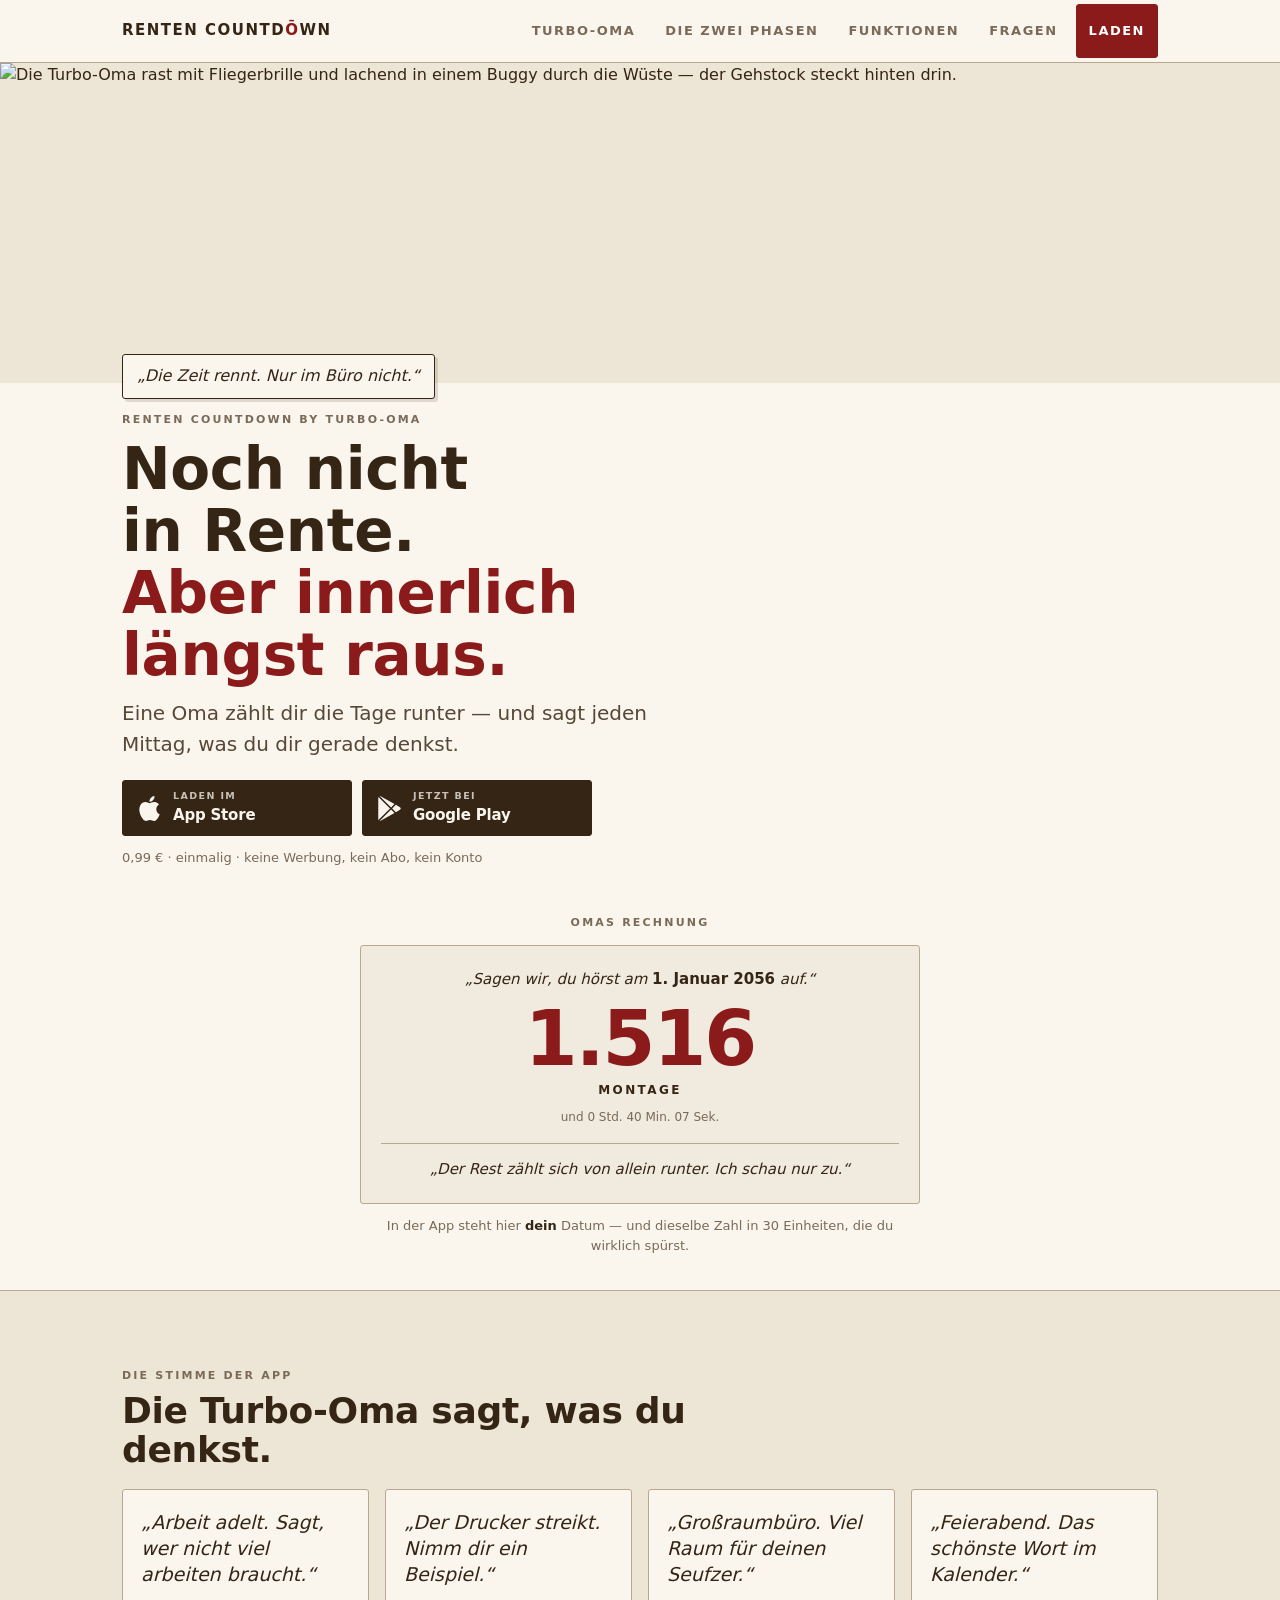
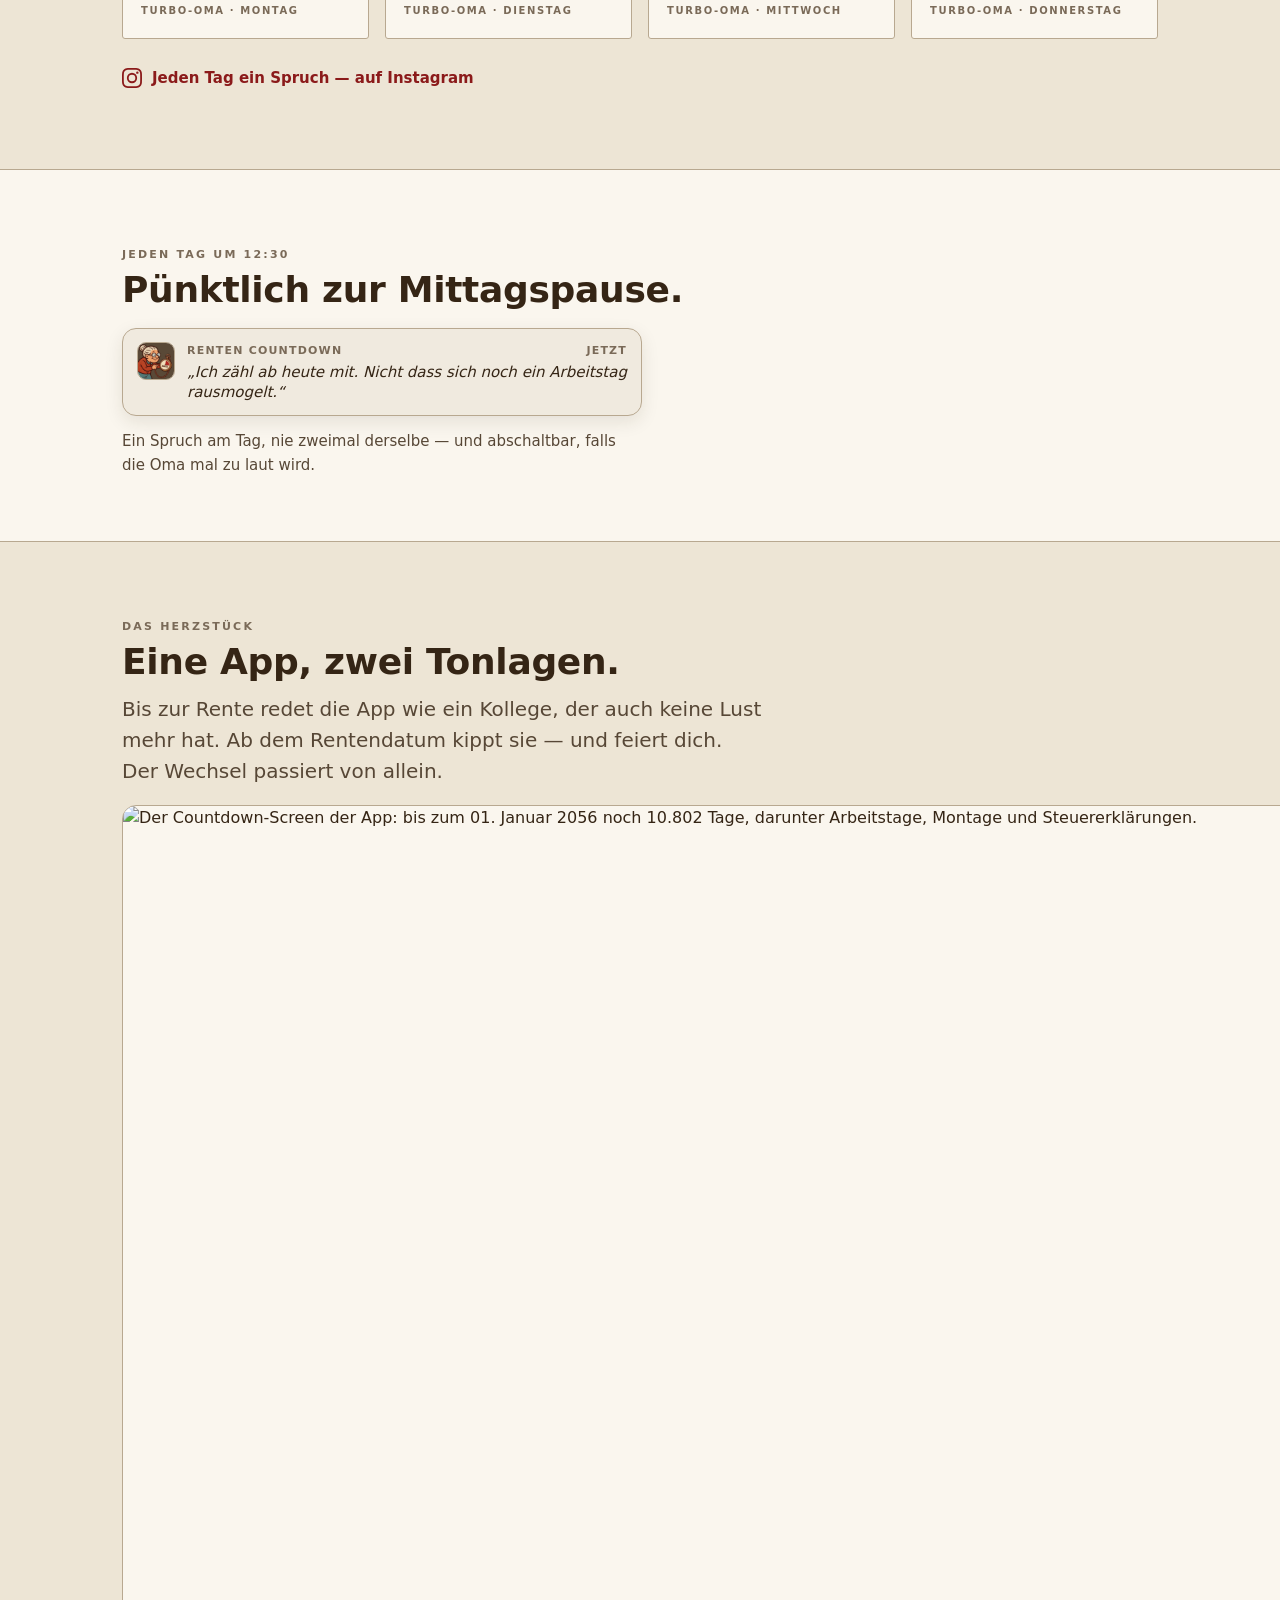
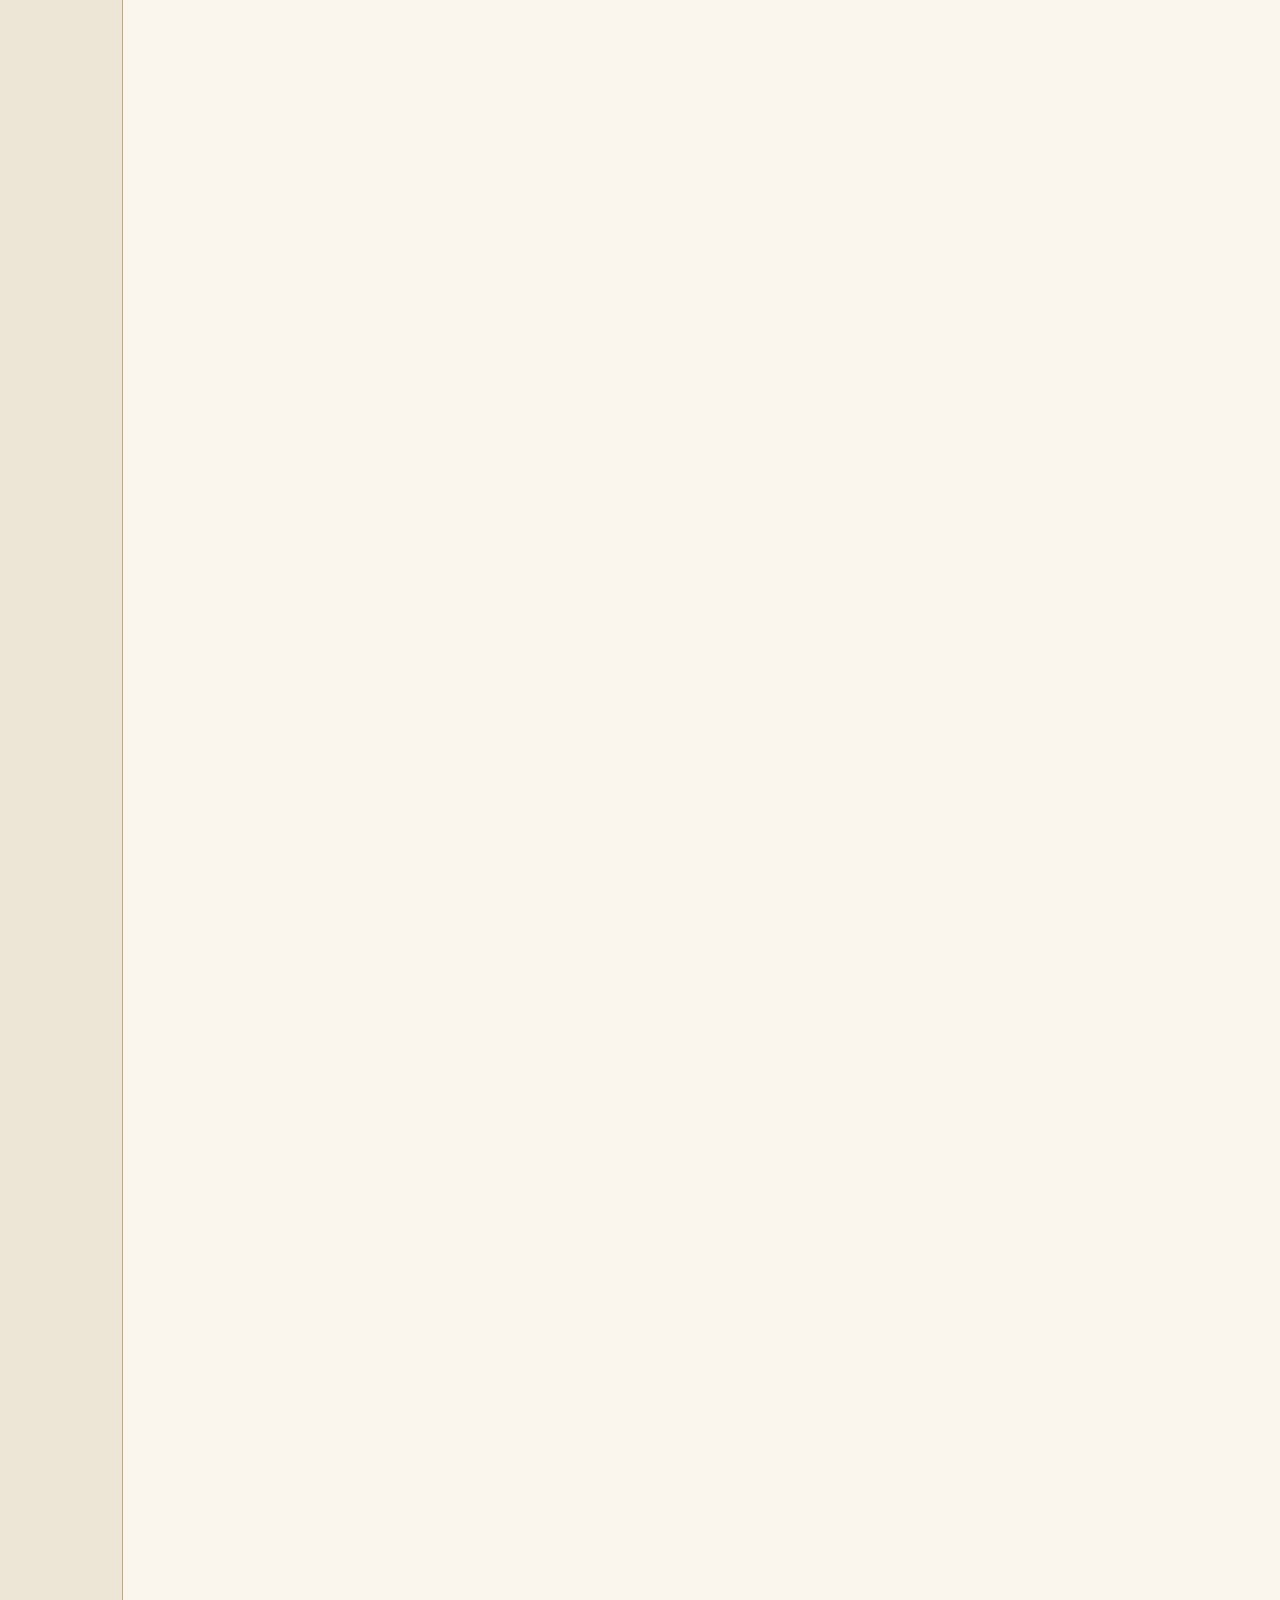
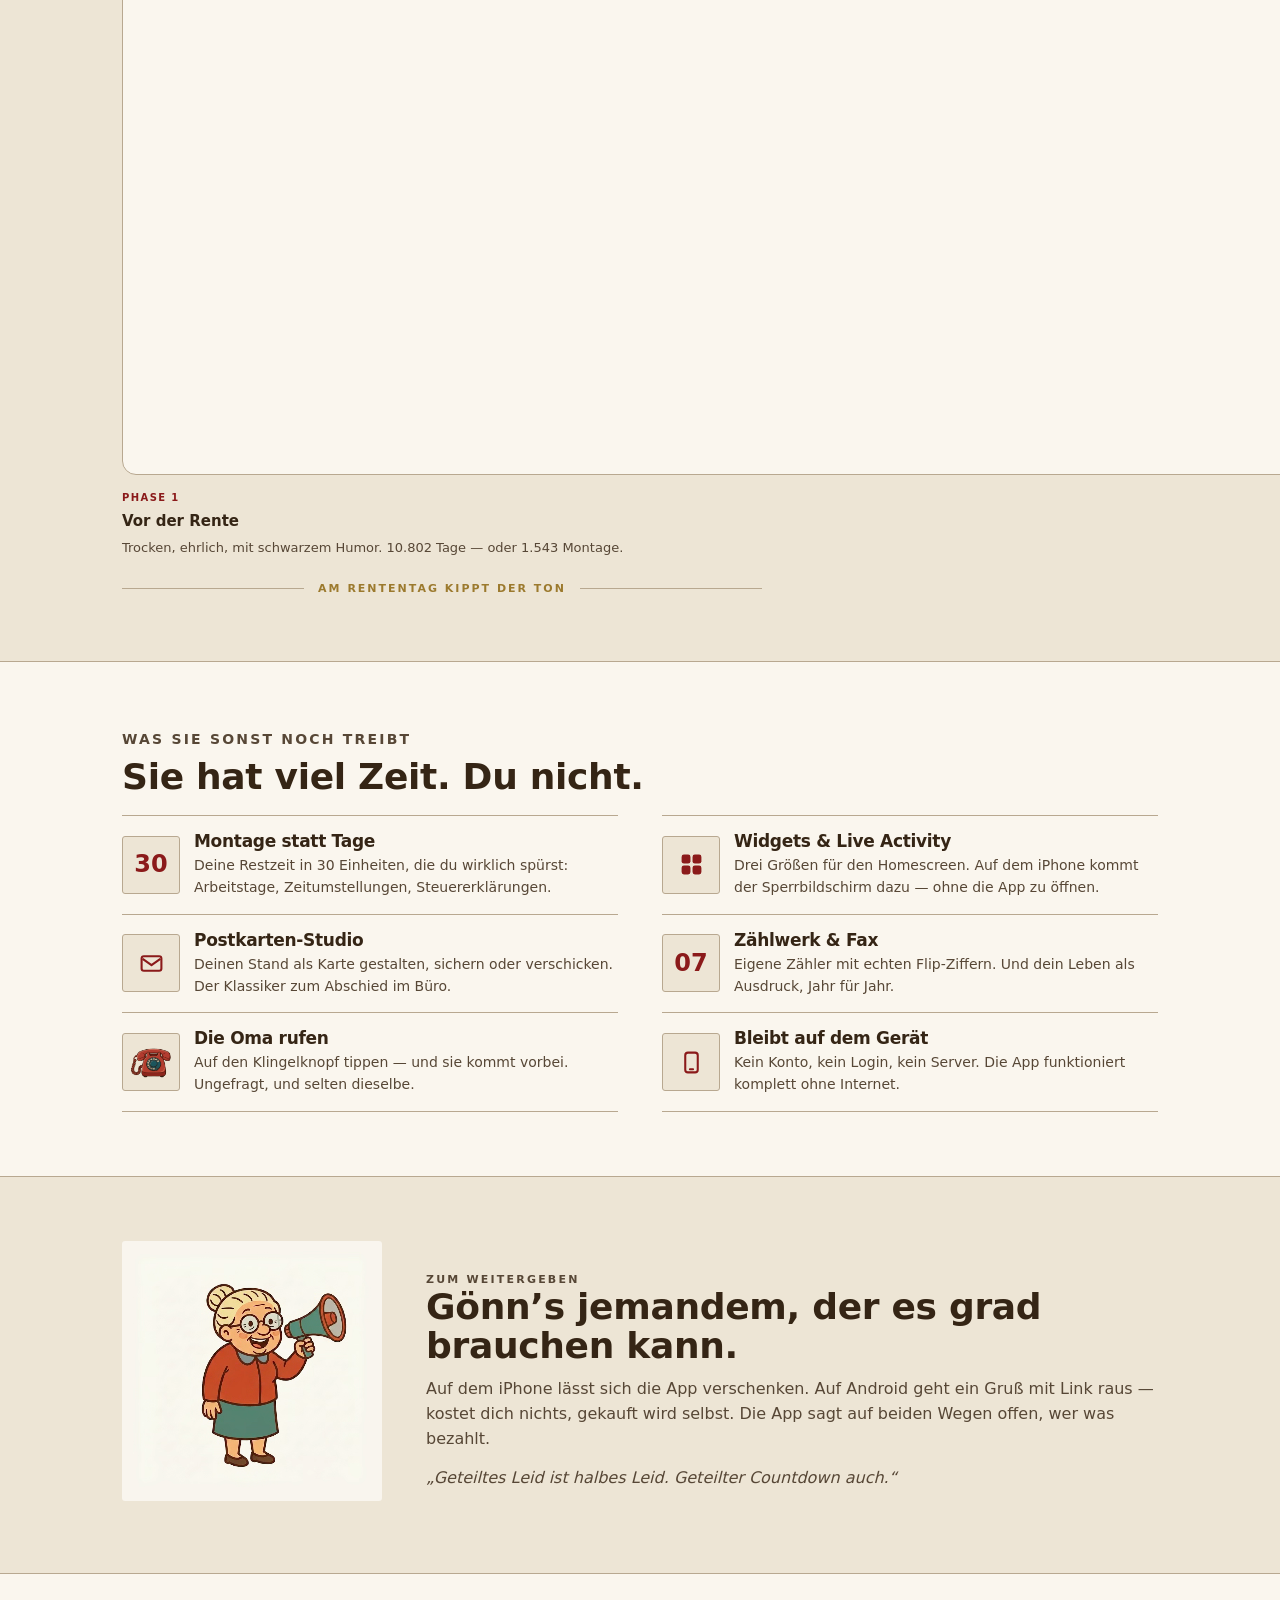
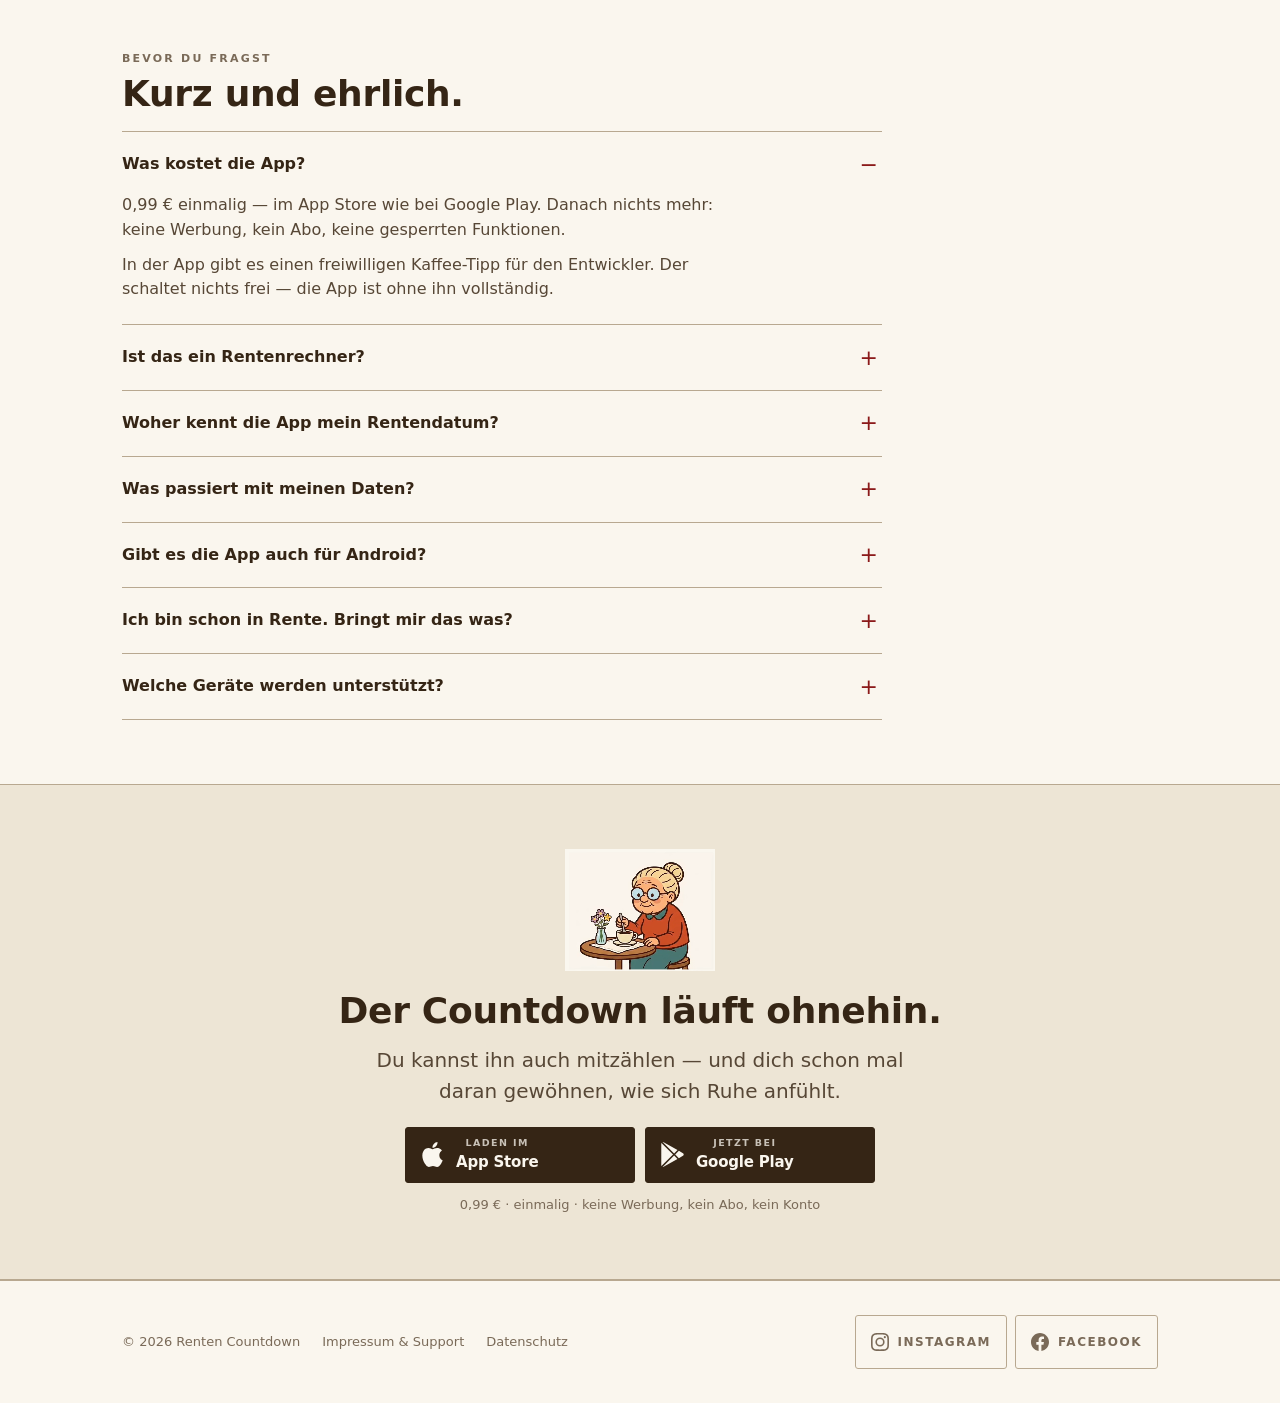
==== docs/index.html @ 7c7e0e50 "feat(site): rebuild the start page around the Oma and a running countdown Measured at 375 px, the ol" ====
<!doctype html>
<html lang="de">
<head>
  <meta charset="utf-8">
  <meta name="viewport" content="width=device-width, initial-scale=1">
  <meta name="robots" content="index, follow">
  <title>Renten Countdown by Turbo-Oma — der ehrliche Countdown zur Rente</title>
  <meta name="description" content="Gedanklich schon durch, körperlich noch im Büro? Der ehrliche Countdown zählt jeden Tag bis zur Ruhe — mit einem frechen Spruch der Turbo-Oma zur Mittagspause.">
  <link rel="canonical" href="https://renten-countdown.de/">
  <!-- Bildmarke unverändert — nur die Zustellung. /favicon.ico beantwortet die
       Anfrage, die Browser, Lesezeichen und Link-Vorschauen blind stellen (lief
       vorher auf 404), und die 10 kB der ICO sind auch dann da, wenn das
       512-px-PNG mit 283 kB als niedrig priorisierter Request wegfällt —
       GitHub Pages liefert nur max-age=600, es wird also ständig neu geholt.
       Absolute Pfade, weil die Seiten unter /impressum, /datenschutz usw. liegen.
       Derselbe Block steht in allen vier HTML-Dateien. -->
  <link rel="icon" href="/favicon.ico" sizes="16x16 32x32 48x48">
  <link rel="icon" type="image/png" href="/assets/icon-192.png" sizes="192x192">
  <link rel="apple-touch-icon" href="/assets/apple-touch-icon.png">

  <meta property="og:type" content="website">
  <meta property="og:locale" content="de_DE">
  <meta property="og:site_name" content="Renten Countdown">
  <meta property="og:title" content="Renten Countdown by Turbo-Oma">
  <meta property="og:description" content="Noch nicht in Rente. Aber innerlich längst raus. Der ehrliche Countdown bis zur Rente.">
  <meta property="og:url" content="https://renten-countdown.de/">
  <meta property="og:image" content="https://renten-countdown.de/assets/og-start.jpg">
  <meta property="og:image:width" content="1200">
  <meta property="og:image:height" content="630">
  <meta property="og:image:alt" content="Die Turbo-Oma rast im Buggy davon. Titel: Noch nicht in Rente. Innerlich längst raus.">
  <meta name="twitter:card" content="summary_large_image">

  <!-- Strukturierte Daten. Zwei Adressaten, ein Block:
       Suchmaschinen lesen daraus die App-Karte, und die Crawler der
       KI-Assistenten bekommen Preis, Plattform-Minimum und die Abgrenzung
       "kein Rentenrechner" als Angabe statt als Ironie — der Fließtext dieser
       Seite ist genau dafür zu frech. Jede Aussage hier steht auch sichtbar
       auf der Seite; die Antworten der FAQ sind wörtlich dieselben.
       Preise und Systemvoraussetzungen gegen beide Store-Listings geprüft. -->
  <script type="application/ld+json">
  {
    "@context": "https://schema.org",
    "@graph": [
      {
        "@type": "MobileApplication",
        "@id": "https://renten-countdown.de/#app",
        "name": "Renten Countdown by Turbo-Oma",
        "alternateName": "Renten Countdown",
        "url": "https://renten-countdown.de/",
        "applicationCategory": "LifestyleApplication",
        "operatingSystem": "iOS 14 oder neuer, Android 7 oder neuer",
        "inLanguage": "de",
        "image": "https://renten-countdown.de/assets/icon-512.png",
        "description": "Countdown auf das eigene Rentendatum: Die App zählt die verbleibenden Tage und rechnet sie in 30 Alltagseinheiten um — Arbeitstage, Montage, Steuererklärungen. Ab dem Rentendatum zählt sie aufwärts. Kein Rentenrechner und keine Finanzberatung. Ohne Konto, ohne Tracking, alle Daten bleiben auf dem Gerät.",
        "author": { "@id": "https://renten-countdown.de/#hersteller" },
        "publisher": { "@id": "https://renten-countdown.de/#hersteller" },
        "offers": [
          {
            "@type": "Offer",
            "price": "0.99",
            "priceCurrency": "EUR",
            "category": "Einmalkauf",
            "url": "https://apps.apple.com/de/app/id6779786185",
            "availability": "https://schema.org/InStock"
          },
          {
            "@type": "Offer",
            "price": "0.99",
            "priceCurrency": "EUR",
            "category": "Einmalkauf",
            "url": "https://play.google.com/store/apps/details?id=de.tranbao.rentencountdown",
            "availability": "https://schema.org/InStock"
          }
        ],
        "featureList": [
          "Countdown bis zum Rentendatum",
          "30 Alltagseinheiten statt nackter Tage",
          "Ruhestand-Modus mit Abzeichen ab dem Rentendatum",
          "Homescreen-Widgets, auf dem iPhone zusätzlich Sperrbildschirm und Live Activity",
          "Täglicher Spruch der Turbo-Oma um 12:30 Uhr, abschaltbar",
          "Postkarten-Studio zum Teilen",
          "Zählwerk: eigene Zähler mit Flip-Ziffern",
          "Fax: das eigene Leben als Jahresübersicht",
          "Die Turbo-Oma auf Zuruf holen",
          "Verschenken auf dem iPhone, weitersagen auf Android",
          "Funktioniert offline, ohne Konto und ohne Tracking"
        ]
      },
      {
        "@type": "Person",
        "@id": "https://renten-countdown.de/#hersteller",
        "name": "Bao Anh Tran",
        "email": "traja.projects@gmail.com",
        "address": {
          "@type": "PostalAddress",
          "streetAddress": "Sulzbacher Str. 48",
          "postalCode": "90489",
          "addressLocality": "Nürnberg",
          "addressCountry": "DE"
        },
        "sameAs": [
          "https://www.instagram.com/rentencountdown/",
          "https://www.facebook.com/RentenCountdown/"
        ]
      },
      {
        "@type": "WebSite",
        "@id": "https://renten-countdown.de/#website",
        "url": "https://renten-countdown.de/",
        "name": "Renten Countdown",
        "inLanguage": "de",
        "publisher": { "@id": "https://renten-countdown.de/#hersteller" },
        "about": { "@id": "https://renten-countdown.de/#app" }
      },
      {
        "@type": "FAQPage",
        "@id": "https://renten-countdown.de/#fragen",
        "mainEntity": [
          {
            "@type": "Question",
            "name": "Was kostet die App?",
            "acceptedAnswer": {
              "@type": "Answer",
              "text": "0,99 € einmalig — im App Store wie bei Google Play. Danach nichts mehr: keine Werbung, kein Abo, keine gesperrten Funktionen. In der App gibt es einen freiwilligen Kaffee-Tipp für den Entwickler. Der schaltet nichts frei — die App ist ohne ihn vollständig."
            }
          },
          {
            "@type": "Question",
            "name": "Ist das ein Rentenrechner?",
            "acceptedAnswer": {
              "@type": "Answer",
              "text": "Nein. Die App rechnet nicht aus, wie viel Rente du bekommst, und berät dich nicht bei Finanzen. Sie zählt die Tage bis zu deinem Rentendatum — mehr nicht, aber das mit Haltung. Wenn du eine verbindliche Auskunft zu deiner Rente brauchst, ist die Deutsche Rentenversicherung die richtige Adresse."
            }
          },
          {
            "@type": "Question",
            "name": "Woher kennt die App mein Rentendatum?",
            "acceptedAnswer": {
              "@type": "Answer",
              "text": "Du gibst beim Start dein Geburtsdatum ein, und die App schlägt dir das gesetzliche Datum vor. Übernehmen oder überschreiben — wenn du früher raus willst oder einen eigenen Termin im Kopf hast, zählt deiner."
            }
          },
          {
            "@type": "Question",
            "name": "Was passiert mit meinen Daten?",
            "acceptedAnswer": {
              "@type": "Answer",
              "text": "Sie bleiben auf deinem Gerät. Die App hat kein Konto, keinen Server und kein Tracking — Geburtsdatum, Einstellungen und Zählerstände liegen lokal auf dem Handy. Deinstallieren löscht alles."
            }
          },
          {
            "@type": "Question",
            "name": "Gibt es die App auch für Android?",
            "acceptedAnswer": {
              "@type": "Answer",
              "text": "Ja. Die App gibt es für iPhone im App Store und für Android im Play Store."
            }
          },
          {
            "@type": "Question",
            "name": "Ich bin schon in Rente. Bringt mir das was?",
            "acceptedAnswer": {
              "@type": "Answer",
              "text": "Ja. Trag dein Rentendatum aus der Vergangenheit ein, und die App startet direkt in Phase 2: sie zählt, wie lange du schon frei bist, und vergibt Abzeichen bis zum Legendär."
            }
          },
          {
            "@type": "Question",
            "name": "Welche Geräte werden unterstützt?",
            "acceptedAnswer": {
              "@type": "Answer",
              "text": "iPhone ab iOS 14 und Android-Geräte ab Android 7, jeweils im Hochformat — so steht es auch in den beiden Stores. Die Widgets und die Live Activity auf dem iPhone brauchen iOS 17. Die App folgt deiner eingestellten Systemschriftgröße."
            }
          }
        ]
      }
    ]
  }
  </script>

  <style>
    /* ── Design-Tokens: 1:1 aus theme.dart der App ─────────────────────── */
    :root {
      --bg:            #FAF6EE;
      --bg-subtle:     #EDE5D5;
      --ink:           #352515;
      --ink-muted:     #574736;
      --accent:        #8B1A1A;
      --secondary:     #7A6A58;
      --border:        #B8A890;
      --disabled:      #D0C8B0;
      --button-decent: #F0EADF;
      --gold:          #9C7A2E;

      --radius: 3px;
      --rule: 1.5px;
      --pad-h: 22px;
      --measure: 1080px;

      /* Systemschrift statt Google Fonts: keine Drittanbieter-Requests,
         damit die Datenschutzerklärung ohne Font-CDN korrekt bleibt. */
      --font: -apple-system, BlinkMacSystemFont, "Segoe UI", Roboto, "Helvetica Neue", system-ui, sans-serif;
    }

    * { box-sizing: border-box; }
    html { scroll-behavior: smooth; }
    body {
      margin: 0;
      background: var(--bg);
      color: var(--ink);
      font-family: var(--font);
      font-size: 16px;
      line-height: 1.55;
      -webkit-font-smoothing: antialiased;
      /* clip statt hidden: schneidet dekorative Überhänge ab, ohne die
         sticky-Kopfzeile zu zerstören. */
      overflow-x: clip;
    }
    @media (prefers-reduced-motion: reduce) {
      html { scroll-behavior: auto; }
      *, *::before, *::after { animation-duration: .01ms !important; transition-duration: .01ms !important; }
    }

    img { max-width: 100%; height: auto; display: block; }
    a { color: var(--accent); }
    :focus-visible { outline: 2px solid var(--accent); outline-offset: 3px; border-radius: var(--radius); }

    .wrap { max-width: var(--measure); margin: 0 auto; padding: 0 var(--pad-h); }

    .skip {
      position: absolute; left: -9999px; top: 0; z-index: 10;
      background: var(--accent); color: #fff; padding: 10px 16px; border-radius: var(--radius);
    }
    .skip:focus { left: 12px; top: 12px; }

    /* ── Typo-Rollen: gleiche Semantik wie in der App ───────────────────── */
    .eyebrow {
      text-transform: uppercase;
      letter-spacing: 2.2px;
      font-size: 11px;
      font-weight: 700;
      color: var(--secondary);
      margin: 0;
    }
    .oma-voice { font-style: italic; color: var(--ink); }

    h1, h2, h3 { margin: 0; line-height: 1.07; letter-spacing: -0.3px; }
    h1 { font-size: clamp(31px, 6vw, 58px); font-weight: 900; }
    h2 { font-size: clamp(23px, 3.4vw, 36px); font-weight: 900; }
    h3 { font-size: 17px; font-weight: 800; line-height: 1.25; }
    p  { margin: 0; }

    .lede { font-size: clamp(17px, 1.6vw, 20px); color: var(--ink-muted); font-weight: 500; }

    /* ── Kopfzeile ──────────────────────────────────────────────────────── */
    .masthead {
      position: sticky; top: 0; z-index: 5;
      background: rgba(250, 246, 238, .92);
      backdrop-filter: blur(8px);
      border-bottom: var(--rule) solid var(--border);
    }
    .masthead .wrap { display: flex; align-items: center; gap: 20px; min-height: 62px; }
    .wordmark {
      font-weight: 900; font-size: 15px; letter-spacing: 1.5px; text-transform: uppercase;
      color: var(--ink); text-decoration: none; white-space: nowrap;
    }
    .wordmark .dot { color: var(--accent); }
    .nav { margin-left: auto; display: flex; align-items: center; gap: 6px; }
    .nav a {
      color: var(--secondary); text-decoration: none;
      font-size: 13px; font-weight: 700; letter-spacing: 1.5px; text-transform: uppercase;
      padding: 10px 12px; border-radius: var(--radius);
    }
    .nav a:hover { color: var(--accent); }
    /* Der einzige Knopf, der über die ganze Seite mitfährt — und damit der
       meistgetippte. min-height statt mehr Polsterung, damit die Kopfzeile
       nicht höher wird als die 62 px, die sie ohne ihn hätte. */
    .nav .nav-cta {
      color: #fff; background: var(--accent);
      border: var(--rule) solid var(--accent);
      display: inline-flex; align-items: center; min-height: 54px;
      transition: opacity .22s ease;
    }
    .nav .nav-cta:hover { color: #fff; opacity: .9; }
    /* Solange die echten Store-Knöpfe im Hero sichtbar sind, ist der Knopf in
       der Kopfzeile nur eine dritte, schwächere Kopie derselben Aufforderung —
       er sagt nicht mal, in welchen Store er führt. Also ruht er dort und
       kommt erst, wenn die Knöpfe weggescrollt sind; ab da ist er der einzige
       Weg in den Store, der immer erreichbar bleibt. Der Platz bleibt
       reserviert (visibility statt display), damit beim Auftauchen nichts
       springt. Das Attribut setzt nur JavaScript: ohne JS steht der Knopf
       durchgehend da — nie schlechter als vorher. */
    .masthead[data-cta="ruht"] .nav-cta { opacity: 0; visibility: hidden; }
    @media (max-width: 860px) { .nav .hide-sm { display: none; } }
    @media (max-width: 400px) {
      .masthead .wrap { gap: 12px; }
      .wordmark { font-size: 13px; letter-spacing: 1px; }
      .nav .nav-cta { padding: 10px 14px; }
    }

    /* ── Poster: die Turbo-Oma zuerst ───────────────────────────────────
       Sie ist das Aushängeschild — sie steht randlos und ganz oben, noch vor
       der Schlagzeile. Der Anschnitt ist gewollt: ein Ausschnitt wirkt wie ein
       Plakat, das ganze Bild wie eine Illustration neben Text. */
    .poster { position: relative; background: var(--bg-subtle); }
    .poster img {
      width: 100%; height: 198px;
      object-fit: cover; object-position: center 22%;
    }
    .poster .bubble {
      position: absolute; left: var(--pad-h); bottom: -16px;
      background: var(--bg); border: var(--rule) solid var(--ink);
      border-radius: var(--radius); padding: 9px 14px;
      font-style: italic; font-size: 14px;
      box-shadow: 3px 3px 0 rgba(53, 37, 21, .14);
    }
    @media (min-width: 861px) {
      .poster img { height: 320px; object-position: center 26%; }
      .poster .bubble { left: max(var(--pad-h), calc(50vw - var(--measure) / 2 + var(--pad-h))); font-size: 16px; }
    }

    /* ── Hero ───────────────────────────────────────────────────────────── */
    .hero { padding-block: 28px 22px; }
    .hero h1 { margin: 10px 0 12px; max-width: 16ch; }
    .hero h1 .flip { color: var(--accent); }
    .hero .lede { max-width: 46ch; }

    /* Gleich breite Knöpfe: nebeneinander teilen sie die Zeile, beim Umbruch
       werden beide voll breit — nie versetzt. Der Umbruch ist nötig: mit
       `flex: 1 1 0` kann ein Knopf nicht unter seine Inhaltsbreite schrumpfen,
       und „Google Play“ samt Glyphe braucht mehr, als ein 320-px-Gerät auf
       zwei Spalten hergibt (gemessen: 323 px Satzbreite gegen 320 px Fenster). */
    .stores { display: flex; flex-wrap: wrap; gap: 10px; margin-top: 20px; max-width: 470px; }
    .store-btn {
      flex: 1 1 150px;
      display: inline-flex; align-items: center; gap: 11px;
      min-height: 56px; /* kMinTapTarget mit Luft */
      padding: 8px 14px;
      border: var(--rule) solid var(--ink);
      border-radius: var(--radius);
      background: var(--ink); color: var(--bg);
      text-decoration: none;
    }
    /* Store-Glyphen inline als SVG (kein Fremd-Request → Datenschutz bleibt),
       currentColor spiegelt die Knopf-Textfarbe. */
    .store-icon { width: 25px; height: 25px; flex: none; }
    .store-text { display: flex; flex-direction: column; }
    .store-btn .kicker {
      font-size: 9.5px; letter-spacing: 1.4px; text-transform: uppercase; font-weight: 700; opacity: .75;
    }
    .store-btn .name { font-size: 15px; font-weight: 800; letter-spacing: -0.2px; }
    .store-btn:hover { background: var(--accent); border-color: var(--accent); }
    .price-note { margin-top: 12px; font-size: 13px; color: var(--secondary); }

    /* ── Omas Rechnung: der Countdown selbst ────────────────────────────
       Die Zahl wird aus dem heutigen Datum gerechnet, nicht gesetzt, und die
       Einheit wechselt durch — genau das tut die App, und man versteht es,
       ohne dass ein Satz es erklären muss. Die zwei Zitate rahmen sie: oben
       die Bedingung, unten der Ton. Ohne JavaScript bleibt das Beispiel im
       Markup stehen; es rechnet dann nicht mit, sagt aber dasselbe. */
    .rechnung { padding-block: 24px 34px; }
    .zettel {
      margin: 14px auto 0; max-width: 560px;
      padding: 22px 20px; text-align: center;
      background: var(--button-decent);
      border: var(--rule) solid var(--border); border-radius: var(--radius);
    }
    .zettel p { margin: 0; }
    .zettel .sagen { font-size: 15px; color: var(--ink); text-wrap: balance; }
    .zettel .sagen b { font-weight: 800; font-style: normal; }
    .zettel .zahl {
      margin-top: 12px;
      font-size: clamp(50px, 15.5vw, 76px); font-weight: 900; color: var(--accent);
      line-height: .92; letter-spacing: -2px; font-variant-numeric: tabular-nums;
    }
    .zettel .einheit {
      margin-top: 7px;
      font-size: 12px; letter-spacing: 2.4px; text-transform: uppercase;
      font-weight: 800; color: var(--ink);
    }
    .zettel .zahl, .zettel .einheit { transition: opacity .26s ease; }
    .zettel .laeuft { margin-top: 9px; font-size: 12px; color: var(--secondary); font-variant-numeric: tabular-nums; }
    .zettel .dazu {
      margin-top: 16px; padding-top: 14px;
      border-top: var(--rule) solid var(--border);
      font-size: 15px; color: var(--ink); text-wrap: balance;
    }
    .rechnung .hinweis { margin: 12px auto 0; max-width: 560px; font-size: 13px; color: var(--secondary); text-align: center; }
    .rechnung .hinweis b { color: var(--ink); }

    /* ── Abschnitts-Rhythmus ────────────────────────────────────────────── */
    .section { padding: 40px 0; }
    .section-subtle {
      background: var(--bg-subtle);
      border-top: var(--rule) solid var(--border);
      border-bottom: var(--rule) solid var(--border);
    }
    .section-head { max-width: 640px; }
    .section-head .eyebrow { margin-bottom: 8px; }
    .section-head p { margin-top: 12px; }
    @media (min-width: 861px) { .section { padding: 64px 0; } }

    /* ── Spruch-Karussell ───────────────────────────────────────────────
       Auf dem Handy eine Wisch-Leiste: das erste, was man tut, ist lachen,
       nicht lesen. Ab Tablet-Breite wird daraus ein Raster — dort wischt
       niemand, und vier Sprüche nebeneinander lesen sich schneller. */
    .rail {
      display: flex; gap: 12px;
      overflow-x: auto; scroll-snap-type: x mandatory;
      padding: 2px var(--pad-h) 12px;
      margin: 16px calc(var(--pad-h) * -1) 0;
      -webkit-overflow-scrolling: touch;
      scrollbar-width: none;
    }
    .rail::-webkit-scrollbar { display: none; }
    .spruch {
      scroll-snap-align: center;
      flex: 0 0 268px; min-height: 150px;
      background: var(--bg); border: var(--rule) solid var(--border); border-radius: var(--radius);
      padding: 20px 18px;
      display: flex; flex-direction: column; justify-content: space-between;
    }
    .spruch q { font-style: italic; font-size: 19px; line-height: 1.35; quotes: "„" "“"; }
    .spruch .who {
      margin-top: 14px; font-size: 10px; letter-spacing: 1.6px; text-transform: uppercase;
      color: var(--secondary); font-weight: 700;
    }
    .rail-hint { margin-top: 2px; font-size: 11px; letter-spacing: 1.4px; text-transform: uppercase; color: var(--secondary); font-weight: 700; }
    @media (min-width: 861px) {
      .rail {
        display: grid; grid-template-columns: repeat(4, 1fr); gap: 16px;
        overflow: visible; margin: 20px 0 0; padding: 0;
      }
      .spruch { flex: none; }
      .rail-hint { display: none; }
    }

    /* Der Spruch-Nachschub lebt auf Instagram — der Verweis steht deshalb
       direkt bei den Sprüchen, nicht nur als Glyphe im Fuß. */
    .oma-follow {
      display: inline-flex; align-items: center; gap: 10px;
      min-height: 54px; /* kMinTapTarget */
      margin-top: 12px;
      font-weight: 700; text-decoration: none; font-size: 15px;
    }
    .oma-follow:hover { text-decoration: underline; }
    .oma-follow svg { width: 20px; height: 20px; flex: none; }

    /* ── Der Tagesspruch als Mitteilungs-Nachbau ────────────────────────
       Eine Attrappe, kein Screenshot: sie zeigt in einem Blick, was man
       täglich bekommt, und trägt den echten Begrüßungssatz aus der App. */
    .banner {
      margin: 18px 0 0; max-width: 520px;
      background: var(--button-decent);
      border: var(--rule) solid var(--border); border-radius: 14px;
      padding: 13px 14px;
      display: grid; grid-template-columns: 38px 1fr; gap: 12px; align-items: start;
      box-shadow: 0 6px 18px rgba(53, 37, 21, .10);
    }
    .banner .ic { width: 38px; height: 38px; border-radius: 9px; overflow: hidden; border: var(--rule) solid var(--border); }
    .banner .t {
      display: flex; justify-content: space-between; gap: 10px;
      font-size: 11px; letter-spacing: 1.2px; text-transform: uppercase; color: var(--secondary); font-weight: 700;
    }
    .banner .m { margin-top: 3px; font-style: italic; font-size: 15px; line-height: 1.35; }
    .push-note { margin-top: 14px; max-width: 52ch; font-size: 15px; color: var(--ink-muted); }

    /* ── Die zwei Tonlagen ──────────────────────────────────────────────── */
    .duo { display: grid; grid-template-columns: 1fr 1fr; gap: 14px; margin-top: 18px; max-width: 640px; }
    .duo figure { margin: 0; }
    .duo .shot { border: var(--rule) solid var(--border); border-radius: 14px; overflow: hidden; background: var(--bg); }
    .duo figcaption { margin-top: 9px; }
    .duo .tag { font-size: 10px; letter-spacing: 1.4px; text-transform: uppercase; font-weight: 700; color: var(--accent); }
    .duo strong { display: block; font-size: 15px; font-weight: 800; margin-top: 2px; }
    .duo p { font-size: 13px; color: var(--ink-muted); margin-top: 4px; }
    /* Der Kipppunkt: der Ton der App wechselt hier — die Seite auch. */
    .crossing { display: flex; align-items: center; gap: 14px; margin: 22px 0 0; max-width: 640px; }
    .crossing::before, .crossing::after { content: ""; flex: 1; height: var(--rule); background: var(--border); }
    .crossing span {
      font-size: 11px; font-weight: 700; letter-spacing: 2px; text-transform: uppercase;
      color: var(--gold); white-space: nowrap;
    }

    /* ── Was sie sonst noch treibt ──────────────────────────────────────── */
    .tut ul { list-style: none; margin: 18px 0 0; padding: 0; }
    .tut li {
      display: grid; grid-template-columns: 58px 1fr; gap: 14px; align-items: center;
      border-top: var(--rule) solid var(--border); padding: 15px 0;
    }
    .tut li:last-child { border-bottom: var(--rule) solid var(--border); }
    .tut .thumb {
      width: 58px; height: 58px; border: var(--rule) solid var(--border); border-radius: var(--radius);
      overflow: hidden; background: var(--bg-subtle); display: grid; place-items: center;
    }
    .tut .thumb img { width: 100%; height: 100%; object-fit: contain; padding: 7px; }
    /* Zahlen bleiben Zahlen — sie tragen hier Bedeutung (30 Einheiten, ein
       Zählerstand). Wo ein Bildzeichen nötig ist, steht ein Inline-SVG statt
       eines Unicode-Symbols: die Symbolschriften der Systeme zeichnen dieselbe
       Glyphe mal als Haarlinie, mal als farbiges Emoji-Kästchen. */
    .tut .glyph { font-size: 24px; font-weight: 900; color: var(--accent); font-variant-numeric: tabular-nums; }
    .tut .glyph svg { width: 25px; height: 25px; display: block; }
    .tut p { font-size: 14px; color: var(--ink-muted); margin-top: 3px; }
    @media (min-width: 861px) {
      .tut ul { display: grid; grid-template-columns: 1fr 1fr; column-gap: 44px; }
      /* Im Raster trägt jede Zeile ihre eigene Ober- und Unterlinie, sonst
         hinge die letzte Zeile der linken Spalte ohne Abschluss in der Luft. */
      .tut li:nth-last-child(-n+2) { border-bottom: var(--rule) solid var(--border); }
    }

    /* ── Verschenken / Erzähl davon ─────────────────────────────────────── */
    .gift-grid { display: grid; gap: 20px; align-items: center; }
    .gift-art { margin: 0; max-width: 220px; }
    .gift-art video { width: 100%; height: auto; border-radius: var(--radius); }
    .gift-body p { margin-top: 12px; color: var(--ink-muted); }
    .gift-body .oma-line { margin-top: 14px; font-size: 16px; }
    @media (min-width: 861px) {
      .gift-grid { grid-template-columns: 260px 1fr; gap: 44px; }
      .gift-art { max-width: 260px; }
    }

    /* ── Fragen ─────────────────────────────────────────────────────────── */
    .faq { max-width: 760px; margin-top: 18px; }
    .faq details { border-top: var(--rule) solid var(--border); padding: 4px 0; }
    .faq details:last-of-type { border-bottom: var(--rule) solid var(--border); }
    .faq summary {
      cursor: pointer; list-style: none;
      padding: 16px 30px 16px 0; position: relative;
      font-size: 16px; font-weight: 800;
    }
    .faq summary::-webkit-details-marker { display: none; }
    .faq summary::after {
      content: "+"; position: absolute; right: 4px; top: 50%; transform: translateY(-50%);
      font-size: 22px; font-weight: 400; color: var(--accent);
    }
    .faq details[open] summary::after { content: "−"; }
    .faq .answer { padding: 0 0 18px; color: var(--ink-muted); max-width: 62ch; }
    .faq .answer p + p { margin-top: 10px; }

    /* ── Schluss-Aufruf ─────────────────────────────────────────────────── */
    .closer { text-align: center; }
    .closer .kaffee { width: 150px; margin: 0 auto 14px; height: auto; }
    .closer .stores { justify-content: center; margin-left: auto; margin-right: auto; }
    .closer .price-note { text-align: center; }

    /* ── Fuß ────────────────────────────────────────────────────────────── */
    .foot {
      border-top: var(--rule) solid var(--border);
      padding: 34px 0;
      font-size: 13px; color: var(--secondary);
    }
    .foot .wrap { display: flex; flex-wrap: wrap; gap: 20px 26px; align-items: center; }
    .foot a { color: var(--secondary); text-decoration: none; }
    .foot a:hover { color: var(--accent); text-decoration: underline; }
    .foot .foot-meta { display: flex; flex-wrap: wrap; align-items: center; gap: 8px 22px; }
    .foot .foot-links { display: flex; gap: 22px; flex-wrap: wrap; }

    /* Social: Glyph inline wie bei .store-icon — kein Fremd-Request, kein
       Instagram-Widget, damit die Datenschutzerklärung ohne Drittanbieter
       korrekt bleibt. currentColor spiegelt die Fuß-Textfarbe. */
    .foot .social { margin-left: auto; display: flex; gap: 8px; flex-wrap: wrap; }
    .foot .social a {
      display: inline-flex; align-items: center; gap: 9px;
      min-height: 54px; /* kMinTapTarget */
      padding: 0 15px;
      border: var(--rule) solid var(--border);
      border-radius: var(--radius);
      font-size: 12px; font-weight: 700; letter-spacing: 1.5px; text-transform: uppercase;
    }
    .foot .social a:hover { color: var(--accent); border-color: var(--accent); text-decoration: none; }
    .foot .social svg { width: 18px; height: 18px; flex: none; }
    /* Gemessen: der Feindruck braucht 418 px, die Knöpfe 293 px, dazwischen 26 px
       — nebeneinander passt das erst ab rund 781 px Viewport. Darunter würden die
       Knöpfe allein in die zweite Zeile rutschen und rechts in der Ecke hängen.
       Also stapeln, Knöpfe zuoberst, alles linksbündig wie der Rest der Seite. */
    @media (max-width: 860px) {
      .foot .wrap { flex-direction: column; align-items: flex-start; gap: 22px; }
      .foot .social { margin-left: 0; order: -1; }
    }
    @media (max-width: 620px) {
      .foot .wrap { align-items: stretch; }
      .foot .social { align-self: stretch; }
      .foot .social a { flex: 1 1 0; justify-content: center; padding: 0 10px; }
    }
  </style>
</head>
<body>
  <a class="skip" href="#hauptinhalt">Zum Inhalt springen</a>

  <header class="masthead">
    <div class="wrap">
      <a class="wordmark" href="#top">Renten&nbsp;Countd<span class="dot">ō</span>wn</a>
      <nav class="nav" aria-label="Seitenbereiche">
        <a class="hide-sm" href="#oma">Turbo-Oma</a>
        <a class="hide-sm" href="#phasen">Die zwei Phasen</a>
        <a class="hide-sm" href="#funktionen">Funktionen</a>
        <a class="hide-sm" href="#fragen">Fragen</a>
        <!-- Ziel wird für Android-Besucher unten per Script auf Google Play
             gesetzt; ohne JavaScript bleibt der App-Store-Link stehen. -->
        <a class="nav-cta" id="nav-store" href="https://apps.apple.com/de/app/id6779786185">Laden</a>
      </nav>
    </div>
  </header>

  <main id="hauptinhalt">
    <!-- ══ Poster ════════════════════════════════════════════════════════ -->
    <div class="poster">
      <img src="assets/oma-buggy.webp" width="725" height="597" fetchpriority="high"
           alt="Die Turbo-Oma rast mit Fliegerbrille und lachend in einem Buggy durch die Wüste — der Gehstock steckt hinten drin.">
      <p class="bubble oma-voice">„Die Zeit rennt. Nur im Büro nicht.“</p>
    </div>

    <!-- ══ Hero ══════════════════════════════════════════════════════════ -->
    <section class="hero wrap" id="top">
      <p class="eyebrow">Renten Countdown by Turbo-Oma</p>
      <h1>Noch nicht in&nbsp;Rente.<br><span class="flip">Aber innerlich längst raus.</span></h1>
      <p class="lede">
        Eine Oma zählt dir die Tage runter — und sagt jeden Mittag, was du dir gerade denkst.
      </p>

      <!-- Beide Stores sind live, die Links stehen deshalb fest im Markup —
           kein JS-Umschalter mehr (sonst trüge die Seite ohne JS und für
           Crawler weiter „Bald für Android“).
           Bewusst KEIN Auto-Redirect in den Store: diese Seite ist die
           Marketing-URL aus dem App-Store-Listing. Ein Redirect würde sie
           für iPhone-Besucher unsichtbar machen — genau die Zielgruppe. -->
      <div class="stores">
        <a class="store-btn" id="appstore" href="https://apps.apple.com/de/app/id6779786185">
          <svg class="store-icon" viewBox="0 0 24 24" fill="currentColor" aria-hidden="true" focusable="false"><path d="M12.152 6.896c-.948 0-2.415-1.078-3.96-1.04-2.04.027-3.91 1.183-4.961 3.014-2.117 3.675-.546 9.103 1.519 12.09 1.013 1.454 2.208 3.09 3.792 3.039 1.52-.065 2.09-.987 3.935-.987 1.831 0 2.35.987 3.96.948 1.637-.026 2.676-1.48 3.676-2.948 1.156-1.688 1.636-3.325 1.662-3.415-.039-.013-3.182-1.221-3.22-4.857-.026-3.04 2.48-4.494 2.597-4.559-1.429-2.09-3.623-2.324-4.39-2.376-2-.156-3.675 1.09-4.61 1.09zM15.53 3.83c.843-1.012 1.4-2.427 1.245-3.83-1.207.052-2.662.805-3.532 1.818-.78.896-1.454 2.338-1.273 3.714 1.338.104 2.715-.688 3.559-1.701"/></svg>
          <span class="store-text">
            <span class="kicker">Laden im</span>
            <span class="name">App&nbsp;Store</span>
          </span>
        </a>
        <a class="store-btn" id="playstore" href="https://play.google.com/store/apps/details?id=de.tranbao.rentencountdown">
          <svg class="store-icon" viewBox="0 0 24 24" fill="currentColor" aria-hidden="true" focusable="false"><path d="M22.018 13.298l-3.919 2.218-3.515-3.493 3.543-3.521 3.891 2.202a1.49 1.49 0 0 1 0 2.594zM1.337.924a1.486 1.486 0 0 0-.112.568v21.017c0 .217.045.419.124.6l11.155-11.087L1.337.924zm12.207 10.065l3.258-3.238L3.45.195a1.466 1.466 0 0 0-.946-.179l11.04 10.973zm0 2.067l-11 10.933c.298.036.612-.016.906-.183l13.324-7.54-3.23-3.21z"/></svg>
          <span class="store-text">
            <span class="kicker">Jetzt bei</span>
            <span class="name">Google&nbsp;Play</span>
          </span>
        </a>
      </div>
      <p class="price-note">0,99 € · einmalig · keine Werbung, kein Abo, kein&nbsp;Konto</p>
    </section>

    <!-- ══ Omas Rechnung ═════════════════════════════════════════════════ -->
    <section class="rechnung wrap" id="countdown">
      <p class="eyebrow" style="text-align:center">Omas Rechnung</p>
      <blockquote class="zettel">
        <p class="sagen oma-voice">„Sagen wir, du hörst am <b>1. Januar 2056</b> auf.“</p>
        <p class="zahl" id="rechnung-zahl">10.736</p>
        <p class="einheit" id="rechnung-einheit">Tage</p>
        <p class="laeuft">und <span id="rechnung-rest">ein paar Stunden</span></p>
        <p class="dazu oma-voice">„Der Rest zählt sich von allein runter. Ich schau nur zu.“</p>
      </blockquote>
      <p class="hinweis">In der App steht hier <b>dein</b> Datum — und dieselbe Zahl in 30 Einheiten, die du wirklich spürst.</p>
    </section>

    <!-- ══ Turbo-Oma ═════════════════════════════════════════════════════ -->
    <section class="section section-subtle" id="oma">
      <div class="wrap">
        <div class="section-head">
          <p class="eyebrow">Die Stimme der App</p>
          <h2>Die Turbo-Oma sagt, was du denkst.</h2>
        </div>
        <div class="rail">
          <div class="spruch"><q>Arbeit adelt. Sagt, wer nicht viel arbeiten braucht.</q><span class="who">Turbo-Oma · Montag</span></div>
          <div class="spruch"><q>Der Drucker streikt. Nimm dir ein Beispiel.</q><span class="who">Turbo-Oma · Dienstag</span></div>
          <div class="spruch"><q>Großraumbüro. Viel Raum für deinen Seufzer.</q><span class="who">Turbo-Oma · Mittwoch</span></div>
          <div class="spruch"><q>Feierabend. Das schönste Wort im Kalender.</q><span class="who">Turbo-Oma · Donnerstag</span></div>
        </div>
        <p class="rail-hint">← wischen für mehr</p>
        <a class="oma-follow" href="https://www.instagram.com/rentencountdown/">
          <svg viewBox="0 0 24 24" fill="currentColor" aria-hidden="true" focusable="false"><path d="M12 2.16c3.2 0 3.58.01 4.85.07 1.17.05 1.8.25 2.23.41.56.22.96.48 1.38.9.42.42.68.82.9 1.38.16.42.36 1.06.41 2.23.06 1.27.07 1.65.07 4.85s-.01 3.58-.07 4.85c-.05 1.17-.25 1.8-.41 2.23-.22.56-.48.96-.9 1.38-.42.42-.82.68-1.38.9-.42.16-1.06.36-2.23.41-1.27.06-1.65.07-4.85.07s-3.58-.01-4.85-.07c-1.17-.05-1.8-.25-2.23-.41-.56-.22-.96-.48-1.38-.9-.42-.42-.68-.82-.9-1.38-.16-.42-.36-1.06-.41-2.23-.06-1.27-.07-1.65-.07-4.85s.01-3.58.07-4.85c.05-1.17.25-1.8.41-2.23.22-.56.48-.96.9-1.38.42-.42.82-.68 1.38-.9.42-.16 1.06-.36 2.23-.41 1.27-.06 1.65-.07 4.85-.07M12 0C8.74 0 8.33.01 7.05.07 5.78.13 4.9.33 4.14.63c-.79.3-1.46.72-2.13 1.38C1.35 2.68.93 3.35.63 4.14.33 4.9.13 5.78.07 7.05.01 8.33 0 8.74 0 12s.01 3.67.07 4.95c.06 1.27.26 2.15.56 2.91.3.79.72 1.46 1.38 2.13.67.66 1.34 1.08 2.13 1.38.76.3 1.64.5 2.91.56C8.33 23.99 8.74 24 12 24s3.67-.01 4.95-.07c1.27-.06 2.15-.26 2.91-.56.79-.3 1.46-.72 2.13-1.38.66-.67 1.08-1.34 1.38-2.13.3-.76.5-1.64.56-2.91.06-1.28.07-1.69.07-4.95s-.01-3.67-.07-4.95c-.06-1.27-.26-2.15-.56-2.91-.3-.79-.72-1.46-1.38-2.13-.67-.66-1.34-1.08-2.13-1.38-.76-.3-1.64-.5-2.91-.56C15.67.01 15.26 0 12 0z"/><path d="M12 5.84a6.16 6.16 0 1 0 0 12.32 6.16 6.16 0 0 0 0-12.32zM12 16a4 4 0 1 1 0-8 4 4 0 0 1 0 8z"/><circle cx="18.41" cy="5.59" r="1.44"/></svg>
          Jeden Tag ein Spruch — auf Instagram
        </a>
      </div>
    </section>

    <!-- ══ Der Tagesspruch ═══════════════════════════════════════════════ -->
    <section class="section" id="tagesspruch">
      <div class="wrap">
        <div class="section-head">
          <p class="eyebrow">Jeden Tag um 12:30</p>
          <h2>Pünktlich zur Mittagspause.</h2>
        </div>
        <!-- Nachbau, kein Screenshot: der Satz darin ist die echte erste
             Mitteilung aus der App (kErsterTagesSpruch). -->
        <div class="banner">
          <div class="ic"><img src="assets/icon-192.png" width="192" height="192" alt="" loading="lazy"></div>
          <div>
            <p class="t"><span>Renten Countdown</span><span>jetzt</span></p>
            <p class="m oma-voice">„Ich zähl ab heute mit. Nicht dass sich noch ein Arbeitstag rausmogelt.“</p>
          </div>
        </div>
        <p class="push-note">
          Ein Spruch am Tag, nie zweimal derselbe — und abschaltbar, falls die Oma mal zu laut wird.
        </p>
      </div>
    </section>

    <!-- ══ Die zwei Phasen ═══════════════════════════════════════════════ -->
    <section class="section section-subtle" id="phasen">
      <div class="wrap">
        <div class="section-head">
          <p class="eyebrow">Das Herzstück</p>
          <h2>Eine App, zwei Tonlagen.</h2>
          <p class="lede">
            Bis zur Rente redet die App wie ein Kollege, der auch keine Lust mehr hat.
            Ab dem Rentendatum kippt sie — und feiert dich. Der Wechsel passiert von allein.
          </p>
        </div>
        <div class="duo">
          <figure>
            <div class="shot">
              <img src="assets/screen-countdown.png" width="1320" height="2868" loading="lazy"
                   alt="Der Countdown-Screen der App: bis zum 01. Januar 2056 noch 10.802 Tage, darunter Arbeitstage, Montage und Steuererklärungen.">
            </div>
            <figcaption>
              <span class="tag">Phase 1</span>
              <strong>Vor der Rente</strong>
              <p>Trocken, ehrlich, mit schwarzem Humor. 10.802 Tage — oder 1.543 Montage.</p>
            </figcaption>
          </figure>
          <figure>
            <div class="shot">
              <img src="assets/screen-ruhestand.png" width="1320" height="2868" loading="lazy"
                   alt="Der Ruhestand-Screen der App: seit dem 05. Juni 1996 sind es 10.957 Tage in Rente, mit Abzeichen bis „Legendär“ und gezählten Tassen Kaffee in Ruhe.">
            </div>
            <figcaption>
              <span class="tag">Phase 2</span>
              <strong>Im Ruhestand</strong>
              <p>Warm, gelassen, ohne Sarkasmus. Zählt aufwärts, Abzeichen bis Legendär.</p>
            </figcaption>
          </figure>
        </div>
        <div class="crossing"><span>Am Rententag kippt der Ton</span></div>
      </div>
    </section>

    <!-- ══ Funktionen ════════════════════════════════════════════════════ -->
    <section class="section tut" id="funktionen">
      <div class="wrap">
        <div class="section-head">
          <p class="eyebrow">Was sie sonst noch treibt</p>
          <h2>Sie hat viel Zeit. Du nicht.</h2>
        </div>
        <ul>
          <li>
            <div class="thumb"><span class="glyph" aria-hidden="true">30</span></div>
            <div>
              <h3>Montage statt Tage</h3>
              <p>Deine Restzeit in 30 Einheiten, die du wirklich spürst: Arbeitstage, Zeitumstellungen, Steuererklärungen.</p>
            </div>
          </li>
          <li>
            <div class="thumb"><span class="glyph"><svg viewBox="0 0 24 24" fill="currentColor" aria-hidden="true" focusable="false"><rect x="2.5" y="2.5" width="8.5" height="8.5" rx="2.2"/><rect x="13" y="2.5" width="8.5" height="8.5" rx="2.2"/><rect x="2.5" y="13" width="8.5" height="8.5" rx="2.2"/><rect x="13" y="13" width="8.5" height="8.5" rx="2.2"/></svg></span></div>
            <div>
              <h3>Widgets &amp; Live Activity</h3>
              <p>Drei Größen für den Homescreen. Auf dem iPhone kommt der Sperrbildschirm dazu — ohne die App zu öffnen.</p>
            </div>
          </li>
          <li>
            <div class="thumb"><span class="glyph"><svg viewBox="0 0 24 24" fill="none" stroke="currentColor" stroke-width="2" stroke-linejoin="round" aria-hidden="true" focusable="false"><rect x="2.5" y="5" width="19" height="14" rx="2.2"/><path d="M3.5 7.5 12 13.5 20.5 7.5"/></svg></span></div>
            <div>
              <h3>Postkarten-Studio</h3>
              <p>Deinen Stand als Karte gestalten, sichern oder verschicken. Der Klassiker zum Abschied im Büro.</p>
            </div>
          </li>
          <li>
            <div class="thumb"><span class="glyph" aria-hidden="true">07</span></div>
            <div>
              <h3>Zählwerk &amp; Fax</h3>
              <p>Eigene Zähler mit echten Flip-Ziffern. Und dein Leben als Ausdruck, Jahr für Jahr.</p>
            </div>
          </li>
          <li>
            <!-- Dasselbe Bildzeichen wie in der App: der Klingelknopf aus dem
                 Countdown-Screen (assets/images/oma-klingel.webp dort). -->
            <div class="thumb"><img src="assets/oma-klingel.webp" width="300" height="235" alt="" loading="lazy"></div>
            <div>
              <h3>Die Oma rufen</h3>
              <p>Auf den Klingelknopf tippen — und sie kommt vorbei. Ungefragt, und selten dieselbe.</p>
            </div>
          </li>
          <li>
            <div class="thumb"><span class="glyph"><svg viewBox="0 0 24 24" fill="none" stroke="currentColor" stroke-width="2" stroke-linecap="round" stroke-linejoin="round" aria-hidden="true" focusable="false"><rect x="6" y="2.5" width="12" height="19" rx="2.6"/><path d="M10.5 18.5h3"/></svg></span></div>
            <div>
              <h3>Bleibt auf dem Gerät</h3>
              <p>Kein Konto, kein Login, kein Server. Die App funktioniert komplett ohne Internet.</p>
            </div>
          </li>
        </ul>
      </div>
    </section>

    <!-- ══ Verschenken / Erzähl davon ════════════════════════════════════ -->
    <section class="section section-subtle" id="verschenken">
      <div class="wrap">
        <div class="gift-grid">
          <figure class="gift-art">
            <!-- Megafon, kein Geschenkpaket: auf diesem Weg wird nichts
                 verschenkt, der Empfänger kauft selbst. Dieselbe Trennung
                 hält die App (HeroMotiv.geschenk vs. HeroMotiv.megafon). -->
            <video class="oma-loop" width="736" height="736"
                   muted loop playsinline disablepictureinpicture preload="none"
                   poster="assets/oma-megafon.webp"
                   aria-label="Die Turbo-Oma hebt ihr Megafon und ruft die Rente aus.">
              <source src="assets/oma-megafon.webm" type="video/webm">
              <source src="assets/oma-megafon.mp4" type="video/mp4">
            </video>
          </figure>
          <div class="gift-body">
            <p class="eyebrow">Zum Weitergeben</p>
            <h2>Gönn’s jemandem, der es grad brauchen kann.</h2>
            <p>
              Auf dem iPhone lässt sich die App verschenken. Auf Android geht ein Gruß mit Link
              raus — kostet dich nichts, gekauft wird selbst. Die App sagt auf beiden Wegen offen,
              wer was bezahlt.
            </p>
            <p class="oma-line oma-voice">„Geteiltes Leid ist halbes Leid. Geteilter Countdown auch.“</p>
          </div>
        </div>
      </div>
    </section>

    <!-- ══ Fragen ════════════════════════════════════════════════════════ -->
    <section class="section" id="fragen">
      <div class="wrap">
        <div class="section-head">
          <p class="eyebrow">Bevor du fragst</p>
          <h2>Kurz und ehrlich.</h2>
        </div>

        <div class="faq">
          <details open>
            <summary>Was kostet die App?</summary>
            <div class="answer">
              <p>0,99 € einmalig — im App Store wie bei Google Play. Danach nichts mehr: keine Werbung, kein Abo, keine gesperrten Funktionen.</p>
              <p>In der App gibt es einen freiwilligen Kaffee-Tipp für den Entwickler. Der schaltet nichts frei — die App ist ohne ihn vollständig.</p>
            </div>
          </details>

          <details>
            <summary>Ist das ein Rentenrechner?</summary>
            <div class="answer">
              <p>Nein. Die App rechnet nicht aus, wie viel Rente du bekommst, und berät dich nicht bei Finanzen. Sie zählt die Tage bis zu deinem Rentendatum — mehr nicht, aber das mit Haltung.</p>
              <p>Wenn du eine verbindliche Auskunft zu deiner Rente brauchst, ist die Deutsche Rentenversicherung die richtige Adresse.</p>
            </div>
          </details>

          <details>
            <summary>Woher kennt die App mein Rentendatum?</summary>
            <div class="answer">
              <p>Du gibst beim Start dein Geburtsdatum ein, und die App schlägt dir das gesetzliche Datum vor. Übernehmen oder überschreiben — wenn du früher raus willst oder einen eigenen Termin im Kopf hast, zählt deiner.</p>
            </div>
          </details>

          <details>
            <summary>Was passiert mit meinen Daten?</summary>
            <div class="answer">
              <p>Sie bleiben auf deinem Gerät. Die App hat kein Konto, keinen Server und kein Tracking — Geburtsdatum, Einstellungen und Zählerstände liegen lokal auf dem Handy. Deinstallieren löscht alles.</p>
              <p>Details stehen in der <a href="datenschutz">Datenschutzerklärung</a>.</p>
            </div>
          </details>

          <details>
            <summary>Gibt es die App auch für Android?</summary>
            <div class="answer">
              <p>Ja. Die App gibt es für iPhone im <a href="https://apps.apple.com/de/app/id6779786185">App Store</a> und für Android im <a href="https://play.google.com/store/apps/details?id=de.tranbao.rentencountdown">Play Store</a>.</p>
            </div>
          </details>

          <details>
            <summary>Ich bin schon in Rente. Bringt mir das was?</summary>
            <div class="answer">
              <p>Ja. Trag dein Rentendatum aus der Vergangenheit ein, und die App startet direkt in Phase 2: sie zählt, wie lange du schon frei bist, und vergibt Abzeichen bis zum Legendär.</p>
            </div>
          </details>

          <details>
            <summary>Welche Geräte werden unterstützt?</summary>
            <div class="answer">
              <p>iPhone ab iOS 14 und Android-Geräte ab Android 7, jeweils im Hochformat — so steht es auch in den beiden Stores. Die Widgets und die Live Activity auf dem iPhone brauchen iOS 17. Die App folgt deiner eingestellten Systemschriftgröße.</p>
            </div>
          </details>
        </div>
      </div>
    </section>

    <!-- ══ Schluss ═══════════════════════════════════════════════════════ -->
    <section class="section section-subtle">
      <div class="wrap closer">
        <!-- Bewusst OHNE autoplay: der Abbinder steht unter der Falte, und
             autoplay würde ihn trotz preload="none" sofort holen. Das Skript
             startet ihn, sobald er in Sicht kommt. Ohne JavaScript bleibt das
             Poster stehen — für ein schmückendes Schlussbild der richtige
             Tausch. Derselbe Block steht in gruss.html. -->
        <video class="kaffee oma-loop" width="592" height="480"
               muted loop playsinline disablepictureinpicture preload="none"
               poster="assets/oma-kaffee-poster.webp"
               aria-label="Die Turbo-Oma sitzt am Tisch und rührt in ihrem dampfenden Kaffee.">
          <source src="assets/oma-kaffee.webm" type="video/webm">
          <source src="assets/oma-kaffee.mp4" type="video/mp4">
        </video>
        <h2>Der Countdown läuft ohnehin.</h2>
        <p class="lede" style="margin:14px auto 0; max-width:44ch">
          Du kannst ihn auch mitzählen — und dich schon mal daran gewöhnen, wie sich Ruhe anfühlt.
        </p>
        <div class="stores">
          <a class="store-btn" href="https://apps.apple.com/de/app/id6779786185">
            <svg class="store-icon" viewBox="0 0 24 24" fill="currentColor" aria-hidden="true" focusable="false"><path d="M12.152 6.896c-.948 0-2.415-1.078-3.96-1.04-2.04.027-3.91 1.183-4.961 3.014-2.117 3.675-.546 9.103 1.519 12.09 1.013 1.454 2.208 3.09 3.792 3.039 1.52-.065 2.09-.987 3.935-.987 1.831 0 2.35.987 3.96.948 1.637-.026 2.676-1.48 3.676-2.948 1.156-1.688 1.636-3.325 1.662-3.415-.039-.013-3.182-1.221-3.22-4.857-.026-3.04 2.48-4.494 2.597-4.559-1.429-2.09-3.623-2.324-4.39-2.376-2-.156-3.675 1.09-4.61 1.09zM15.53 3.83c.843-1.012 1.4-2.427 1.245-3.83-1.207.052-2.662.805-3.532 1.818-.78.896-1.454 2.338-1.273 3.714 1.338.104 2.715-.688 3.559-1.701"/></svg>
            <span class="store-text">
              <span class="kicker">Laden im</span>
              <span class="name">App&nbsp;Store</span>
            </span>
          </a>
          <a class="store-btn" href="https://play.google.com/store/apps/details?id=de.tranbao.rentencountdown">
            <svg class="store-icon" viewBox="0 0 24 24" fill="currentColor" aria-hidden="true" focusable="false"><path d="M22.018 13.298l-3.919 2.218-3.515-3.493 3.543-3.521 3.891 2.202a1.49 1.49 0 0 1 0 2.594zM1.337.924a1.486 1.486 0 0 0-.112.568v21.017c0 .217.045.419.124.6l11.155-11.087L1.337.924zm12.207 10.065l3.258-3.238L3.45.195a1.466 1.466 0 0 0-.946-.179l11.04 10.973zm0 2.067l-11 10.933c.298.036.612-.016.906-.183l13.324-7.54-3.23-3.21z"/></svg>
            <span class="store-text">
              <span class="kicker">Jetzt bei</span>
              <span class="name">Google&nbsp;Play</span>
            </span>
          </a>
        </div>
        <p class="price-note">0,99 € · einmalig · keine Werbung, kein Abo, kein&nbsp;Konto</p>
      </div>
    </section>
  </main>

  <footer class="foot">
    <div class="wrap">
      <div class="foot-meta">
        <span>© 2026 Renten Countdown</span>
        <nav class="foot-links" aria-label="Rechtliches">
          <a href="impressum">Impressum &amp; Support</a>
          <a href="datenschutz">Datenschutz</a>
        </nav>
      </div>
      <nav class="social" aria-label="Renten Countdown in sozialen Netzen">
        <a href="https://www.instagram.com/rentencountdown/">
          <svg viewBox="0 0 24 24" fill="currentColor" aria-hidden="true" focusable="false"><path d="M12 2.16c3.2 0 3.58.01 4.85.07 1.17.05 1.8.25 2.23.41.56.22.96.48 1.38.9.42.42.68.82.9 1.38.16.42.36 1.06.41 2.23.06 1.27.07 1.65.07 4.85s-.01 3.58-.07 4.85c-.05 1.17-.25 1.8-.41 2.23-.22.56-.48.96-.9 1.38-.42.42-.82.68-1.38.9-.42.16-1.06.36-2.23.41-1.27.06-1.65.07-4.85.07s-3.58-.01-4.85-.07c-1.17-.05-1.8-.25-2.23-.41-.56-.22-.96-.48-1.38-.9-.42-.42-.68-.82-.9-1.38-.16-.42-.36-1.06-.41-2.23-.06-1.27-.07-1.65-.07-4.85s.01-3.58.07-4.85c.05-1.17.25-1.8.41-2.23.22-.56.48-.96.9-1.38.42-.42.82-.68 1.38-.9.42-.16 1.06-.36 2.23-.41 1.27-.06 1.65-.07 4.85-.07M12 0C8.74 0 8.33.01 7.05.07 5.78.13 4.9.33 4.14.63c-.79.3-1.46.72-2.13 1.38C1.35 2.68.93 3.35.63 4.14.33 4.9.13 5.78.07 7.05.01 8.33 0 8.74 0 12s.01 3.67.07 4.95c.06 1.27.26 2.15.56 2.91.3.79.72 1.46 1.38 2.13.67.66 1.34 1.08 2.13 1.38.76.3 1.64.5 2.91.56C8.33 23.99 8.74 24 12 24s3.67-.01 4.95-.07c1.27-.06 2.15-.26 2.91-.56.79-.3 1.46-.72 2.13-1.38.66-.67 1.08-1.34 1.38-2.13.3-.76.5-1.64.56-2.91.06-1.28.07-1.69.07-4.95s-.01-3.67-.07-4.95c-.06-1.27-.26-2.15-.56-2.91-.3-.79-.72-1.46-1.38-2.13-.67-.66-1.34-1.08-2.13-1.38-.76-.3-1.64-.5-2.91-.56C15.67.01 15.26 0 12 0z"/><path d="M12 5.84a6.16 6.16 0 1 0 0 12.32 6.16 6.16 0 0 0 0-12.32zM12 16a4 4 0 1 1 0-8 4 4 0 0 1 0 8z"/><circle cx="18.41" cy="5.59" r="1.44"/></svg>
          Instagram
        </a>
        <a href="https://www.facebook.com/RentenCountdown/">
          <svg viewBox="0 0 24 24" fill="currentColor" aria-hidden="true" focusable="false"><path d="M24 12.07C24 5.4 18.63 0 12 0S0 5.4 0 12.07C0 18.1 4.39 23.09 10.13 24v-8.44H7.08v-3.49h3.05V9.41c0-3.02 1.79-4.69 4.53-4.69 1.31 0 2.68.24 2.68.24v2.97h-1.51c-1.49 0-1.96.93-1.96 1.89v2.25h3.33l-.53 3.49h-2.8V24C19.61 23.09 24 18.1 24 12.07z"/></svg>
          Facebook
        </a>
        <!-- Derselbe Block steht ein zweites Mal in gruss.html. -->
      </nav>
    </div>
  </footer>

  <script>
    (function () {
      "use strict";

      // ── „Laden"-Knopf in der Kopfzeile ─────────────────────────────────
      // Der Knopf trägt den App-Store-Link statisch im Markup — der gilt ohne
      // JavaScript und für Crawler. Meldet sich der Browser als Android, zeigt
      // er stattdessen auf Google Play; sonst schickte ein einzelner Knopf die
      // halbe Besucherschaft in den falschen Store. Bewusst nur das Link-Ziel:
      // KEIN Auto-Redirect (siehe Kommentar an den Store-Buttons im Hero).
      if (/Android/i.test(navigator.userAgent)) {
        var cta = document.getElementById("nav-store");
        if (cta) cta.href = "https://play.google.com/store/apps/details?id=de.tranbao.rentencountdown";
      }

      // Der Kopfzeilen-Knopf ruht, solange die Store-Knöpfe im Hero zu sehen
      // sind — dort wäre er nur eine dritte Kopie derselben Aufforderung. Der
      // negative rootMargin ist die Höhe der Kopfzeile: er schaltet in dem
      // Moment, in dem die Knöpfe unter ihr verschwinden, nicht erst danach.
      var kopf = document.querySelector(".masthead");
      var heroStores = document.querySelector(".hero .stores");
      if (kopf && heroStores && window.IntersectionObserver) {
        kopf.dataset.cta = "ruht";
        new IntersectionObserver(function (entries) {
          entries.forEach(function (entry) {
            kopf.dataset.cta = entry.isIntersecting ? "ruht" : "wach";
          });
        }, { rootMargin: "-62px 0px 0px 0px" }).observe(heroStores);
      }

      var stillPlease = window.matchMedia && window.matchMedia("(prefers-reduced-motion: reduce)");

      // ── Omas Rechnung ──────────────────────────────────────────────────
      // Der Zettel trägt im Markup ein Beispiel, damit ohne JavaScript nichts
      // leer bleibt; hier wird daraus ein laufender Countdown. Das Datum ist
      // dasselbe wie auf dem Countdown-Screenshot weiter unten — die Seite
      // rechnet also dieselbe Rechnung vor, die die App zeigt.
      (function rechnung() {
        var ziel = new Date(2056, 0, 1);
        var elZahl = document.getElementById("rechnung-zahl");
        var elEinheit = document.getElementById("rechnung-einheit");
        var elRest = document.getElementById("rechnung-rest");
        if (!elZahl || !elEinheit || !elRest) return;

        var zahlwort = new Intl.NumberFormat("de-DE");

        // Dieselben Umrechnungen wie in der App. 220 Arbeitstage im Jahr ist
        // der deutsche Schnitt nach Wochenenden, Feiertagen und Urlaub — die
        // Größenordnung, die auch der Countdown-Screen zeigt.
        var einheiten = [
          { name: "Tage",              rechne: function (t) { return t; } },
          { name: "Montage",           rechne: function (t) { return Math.floor(t / 7); } },
          { name: "Arbeitstage",       rechne: function (t) { return Math.round(t / 365.25 * 220); } },
          { name: "Zeitumstellungen",  rechne: function (t) { return Math.floor(t / 365.25 * 2); } },
          { name: "Steuererklärungen", rechne: function (t) { return Math.floor(t / 365.25); } }
        ];
        var i = 0;

        function restTage() {
          return Math.max(0, Math.floor((ziel - new Date()) / 86400000));
        }

        function schreibe() {
          var e = einheiten[i];
          elZahl.textContent = zahlwort.format(e.rechne(restTage()));
          elEinheit.textContent = e.name;
        }

        function schreibeRest() {
          var ms = ziel - new Date();
          if (ms <= 0) { elRest.textContent = "— du hast es geschafft"; return; }
          var rest = ms % 86400000;
          var zwei = function (n) { return (n < 10 ? "0" : "") + n; };
          elRest.textContent =
            Math.floor(rest / 3600000) + " Std. " +
            zwei(Math.floor(rest % 3600000 / 60000)) + " Min. " +
            zwei(Math.floor(rest % 60000 / 1000)) + " Sek.";
        }

        schreibe();
        schreibeRest();
        setInterval(schreibeRest, 1000);

        // Der Einheiten-Wechsel ist der einzige animierte Teil der Seite — wer
        // Bewegung abbestellt hat, behält die Tage stehen und verliert nichts
        // an Aussage.
        if (!(stillPlease && stillPlease.matches)) {
          setInterval(function () {
            elZahl.style.opacity = elEinheit.style.opacity = "0";
            setTimeout(function () {
              i = (i + 1) % einheiten.length;
              schreibe();
              elZahl.style.opacity = elEinheit.style.opacity = "1";
            }, 260);
          }, 3400);
        }
      })();

      // ── Oma-Loops: Bewegung nur, wenn gewollt und sichtbar ──────────────
      // Beide Loops stehen unter der Falte und laden mit preload="none" — sie
      // werden erst geholt, wenn sie in Sicht kommen; wer nie so weit scrollt,
      // zahlt ihre Bytes nicht. Aus dem Bild gescrollte Loops pausieren wieder.
      //
      // prefers-reduced-motion hält beide an — die CSS-Regel dafür erreicht
      // Video-Wiedergabe nicht, sie stoppt nur Animationen und Transitions.
      // Es fehlt dann nichts außer der Bewegung: jeder Poster ist exakt der
      // erste Frame seines Loops. Derselbe Block steht in gruss.html.
      var loops = document.querySelectorAll(".oma-loop");

      if (loops.length && stillPlease) {
        var each = function (fn) { Array.prototype.forEach.call(loops, fn); };

        var setLoopState = function () {
          each(function (v) {
            if (stillPlease.matches) {
              v.removeAttribute("autoplay");
              v.pause();
              v.currentTime = 0;
            } else if (v.dataset.inView === "1") {
              var started = v.play();
              if (started) started.catch(function () { /* Autoplay abgelehnt — Poster bleibt stehen. */ });
            }
          });
        };

        if (window.IntersectionObserver) {
          var watcher = new IntersectionObserver(function (entries) {
            entries.forEach(function (entry) {
              var v = entry.target;
              v.dataset.inView = entry.isIntersecting ? "1" : "0";
              if (!entry.isIntersecting) { v.pause(); return; }
              // Erst jetzt laden — vorher stand preload="none" im Markup.
              if (v.preload === "none") { v.preload = "auto"; v.load(); }
            });
            setLoopState();
          }, { threshold: 0.25 });
          each(function (v) { watcher.observe(v); });
        } else {
          each(function (v) { v.dataset.inView = "1"; if (v.preload === "none") { v.preload = "auto"; v.load(); } });
          setLoopState();
        }

        if (stillPlease.addEventListener) stillPlease.addEventListener("change", setLoopState);
      }
    })();
  </script>
</body>
</html>
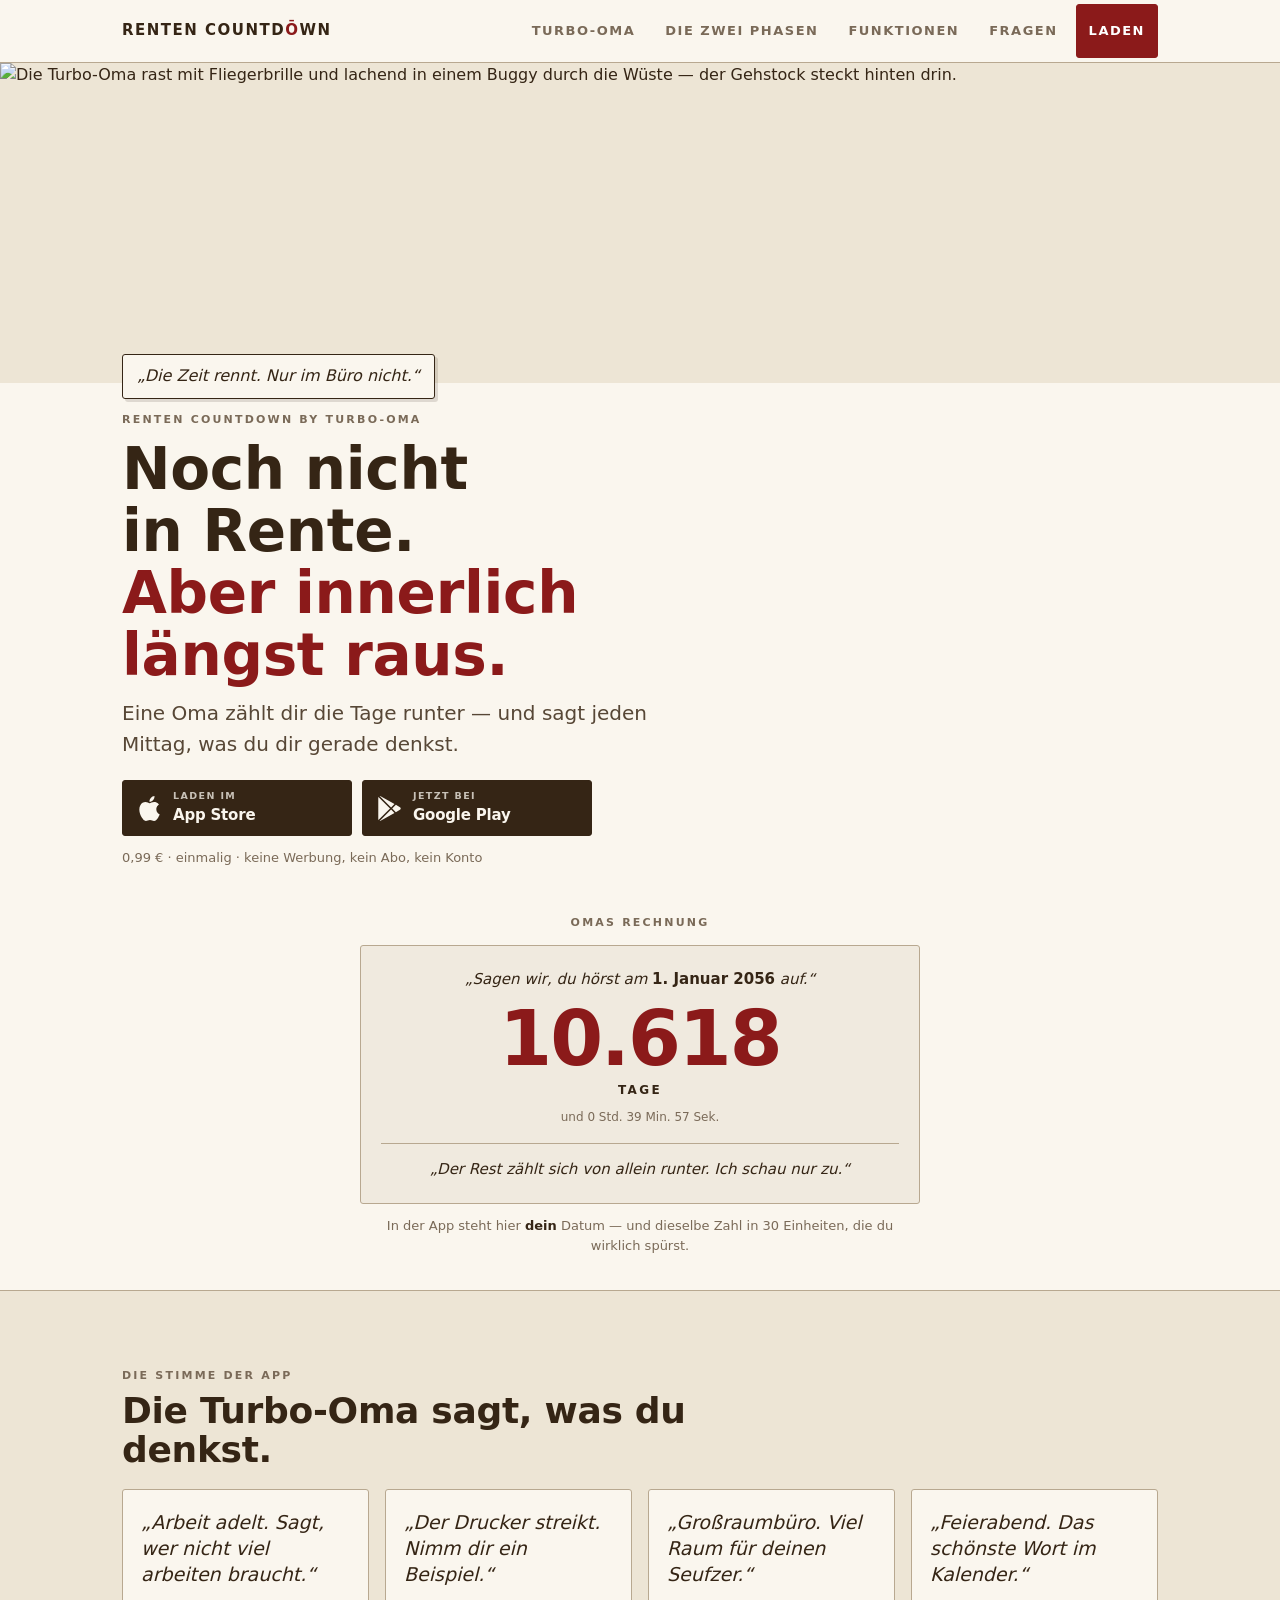
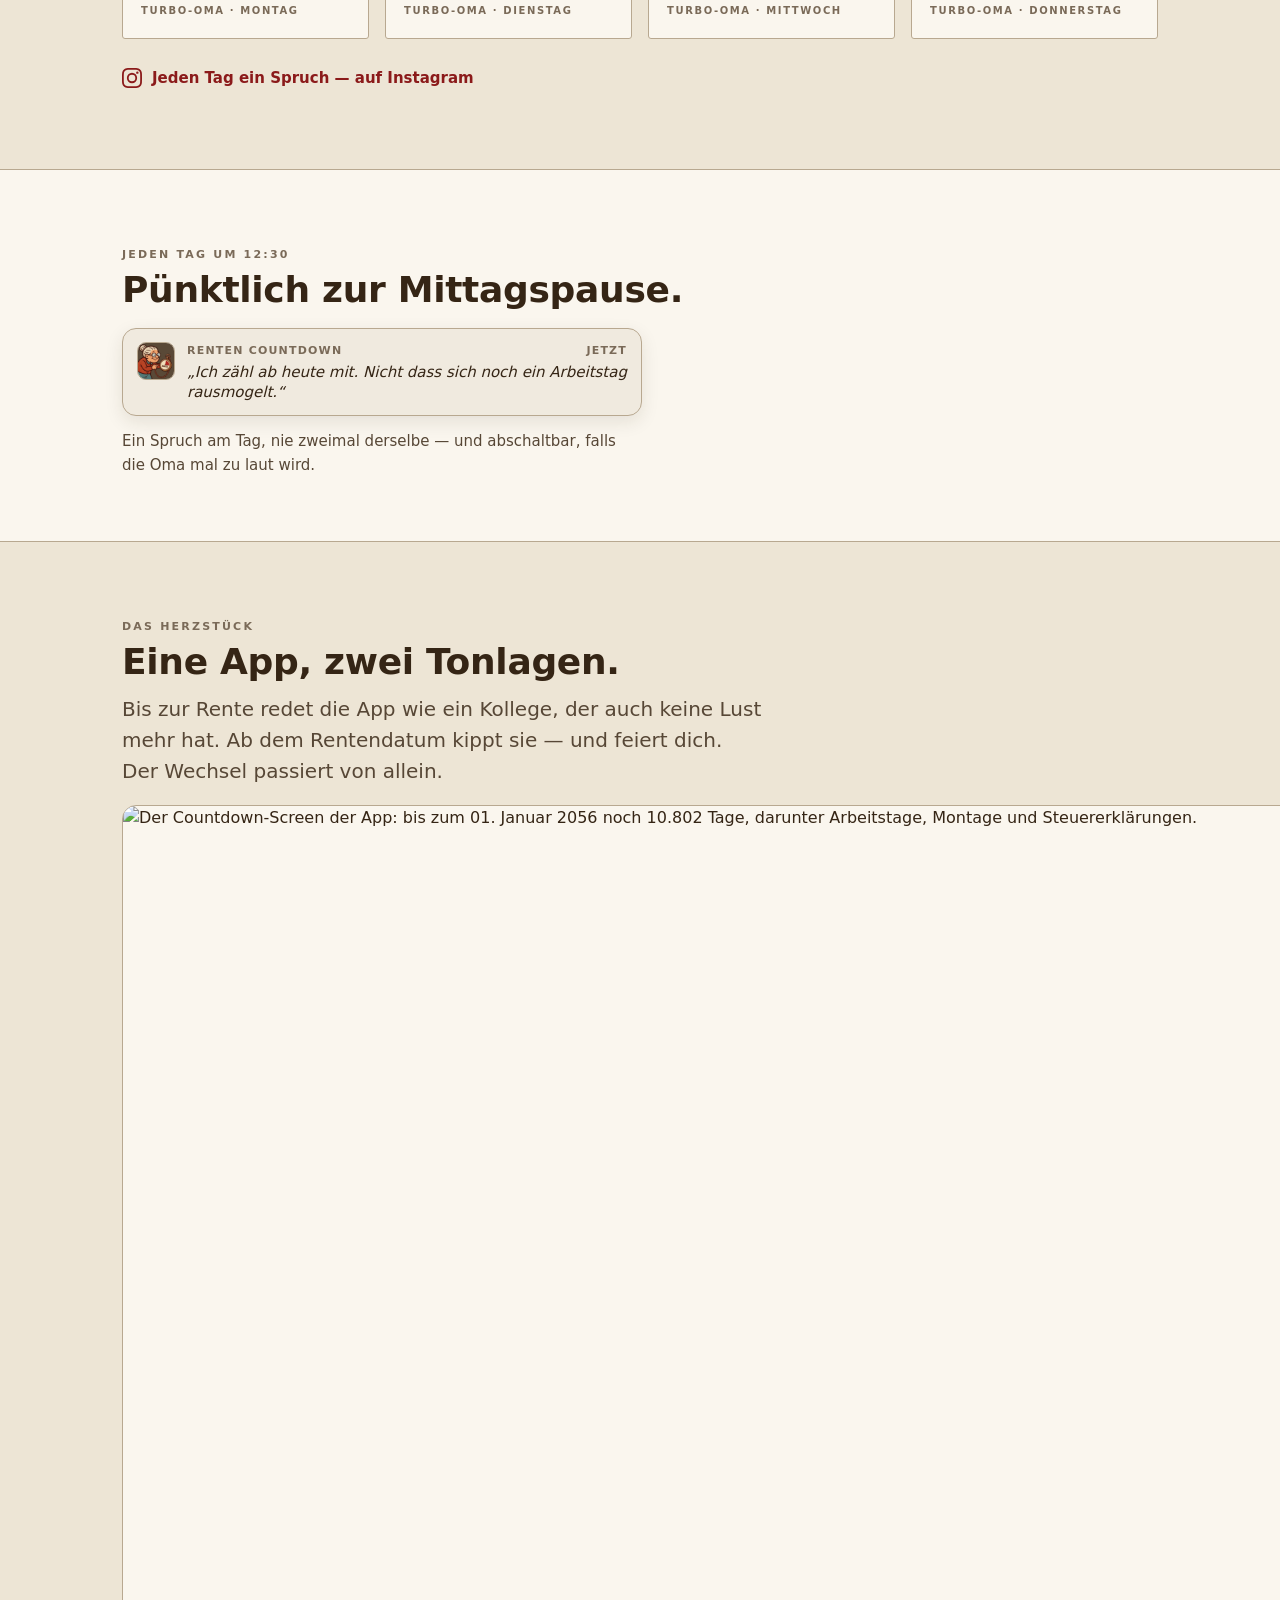
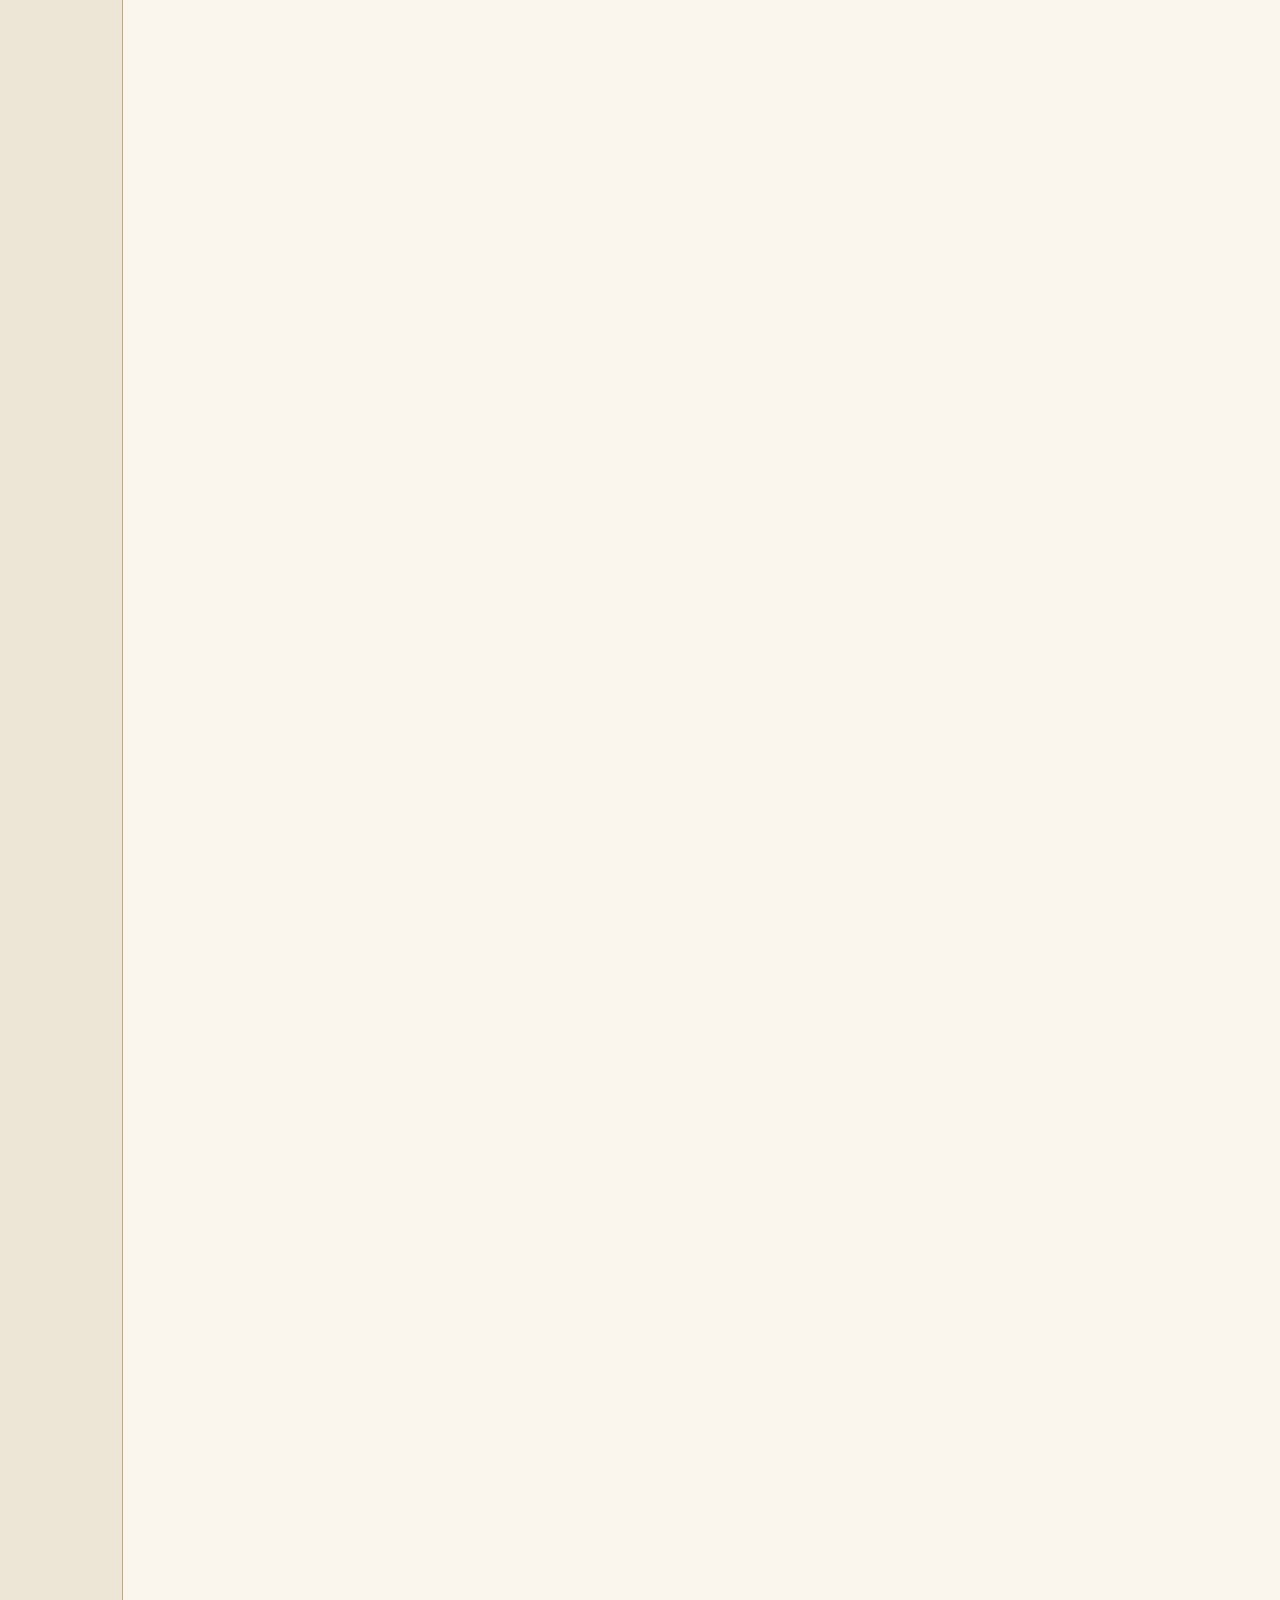
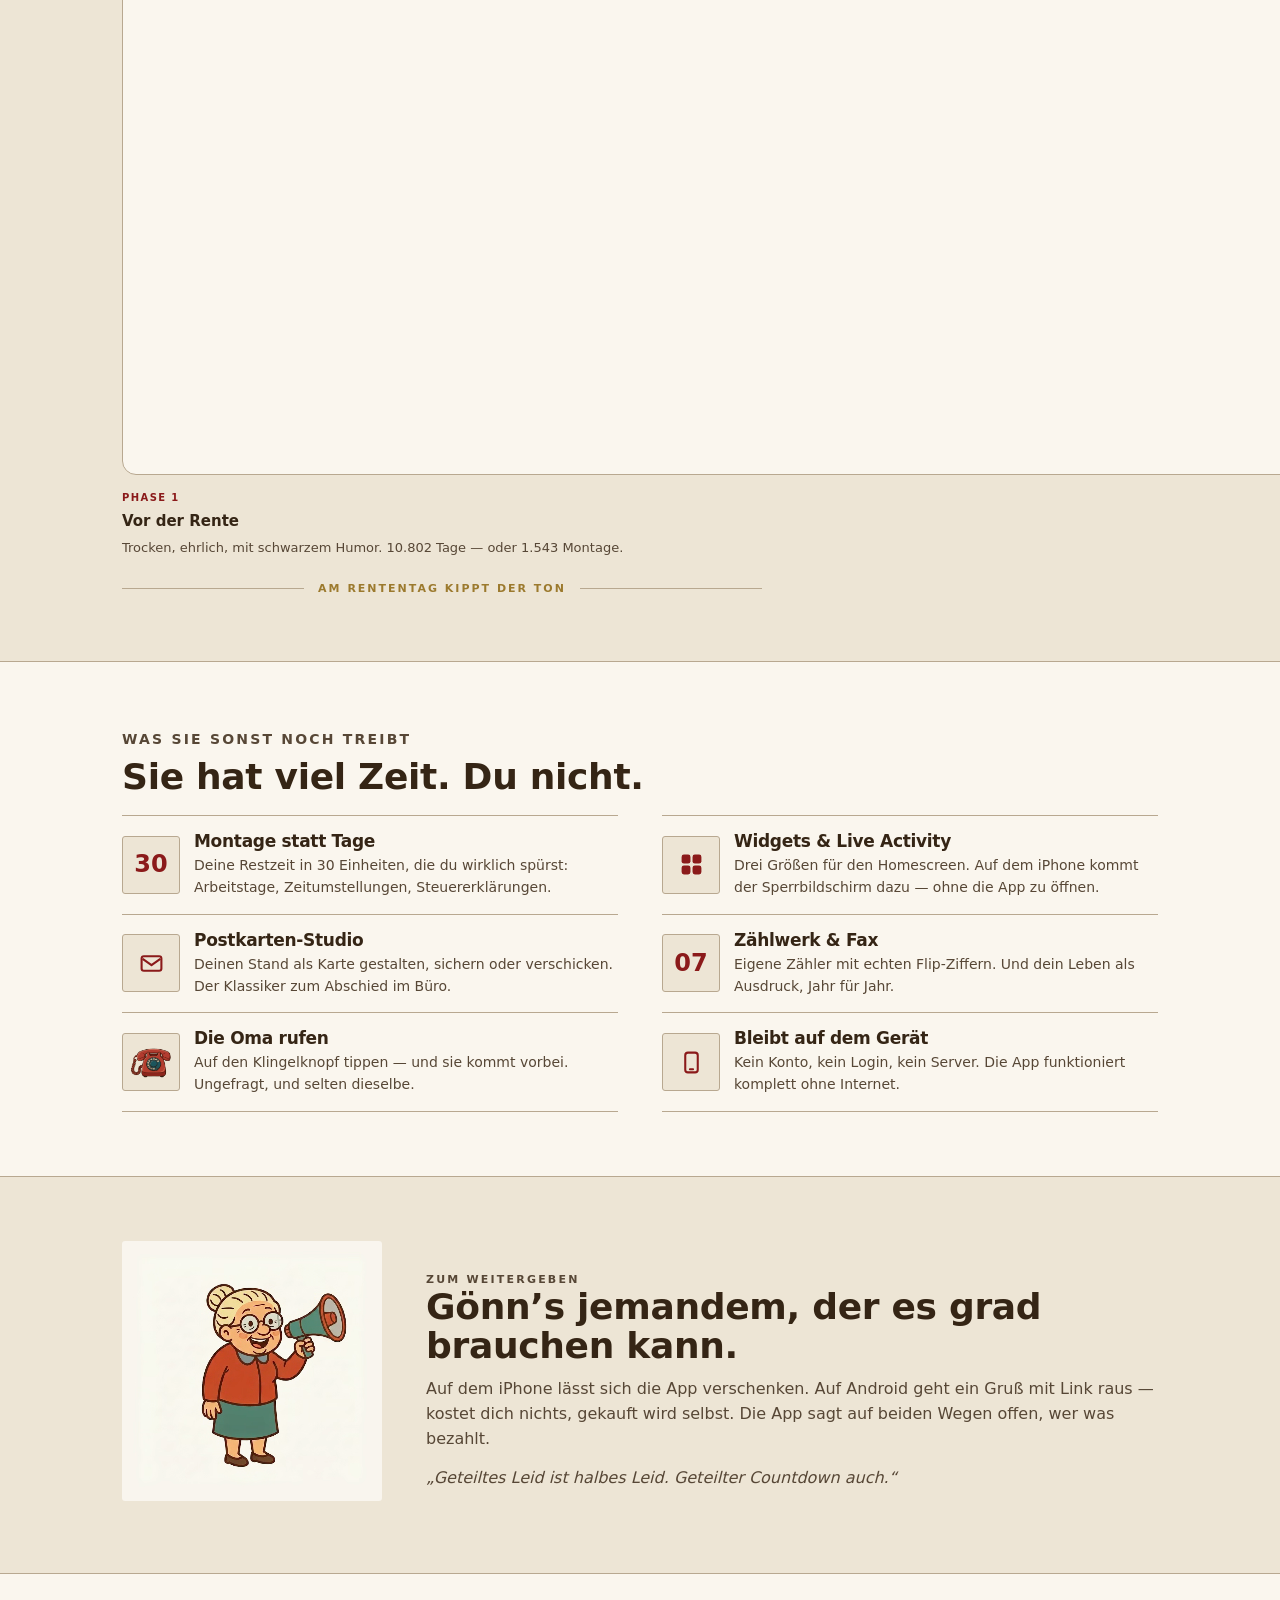
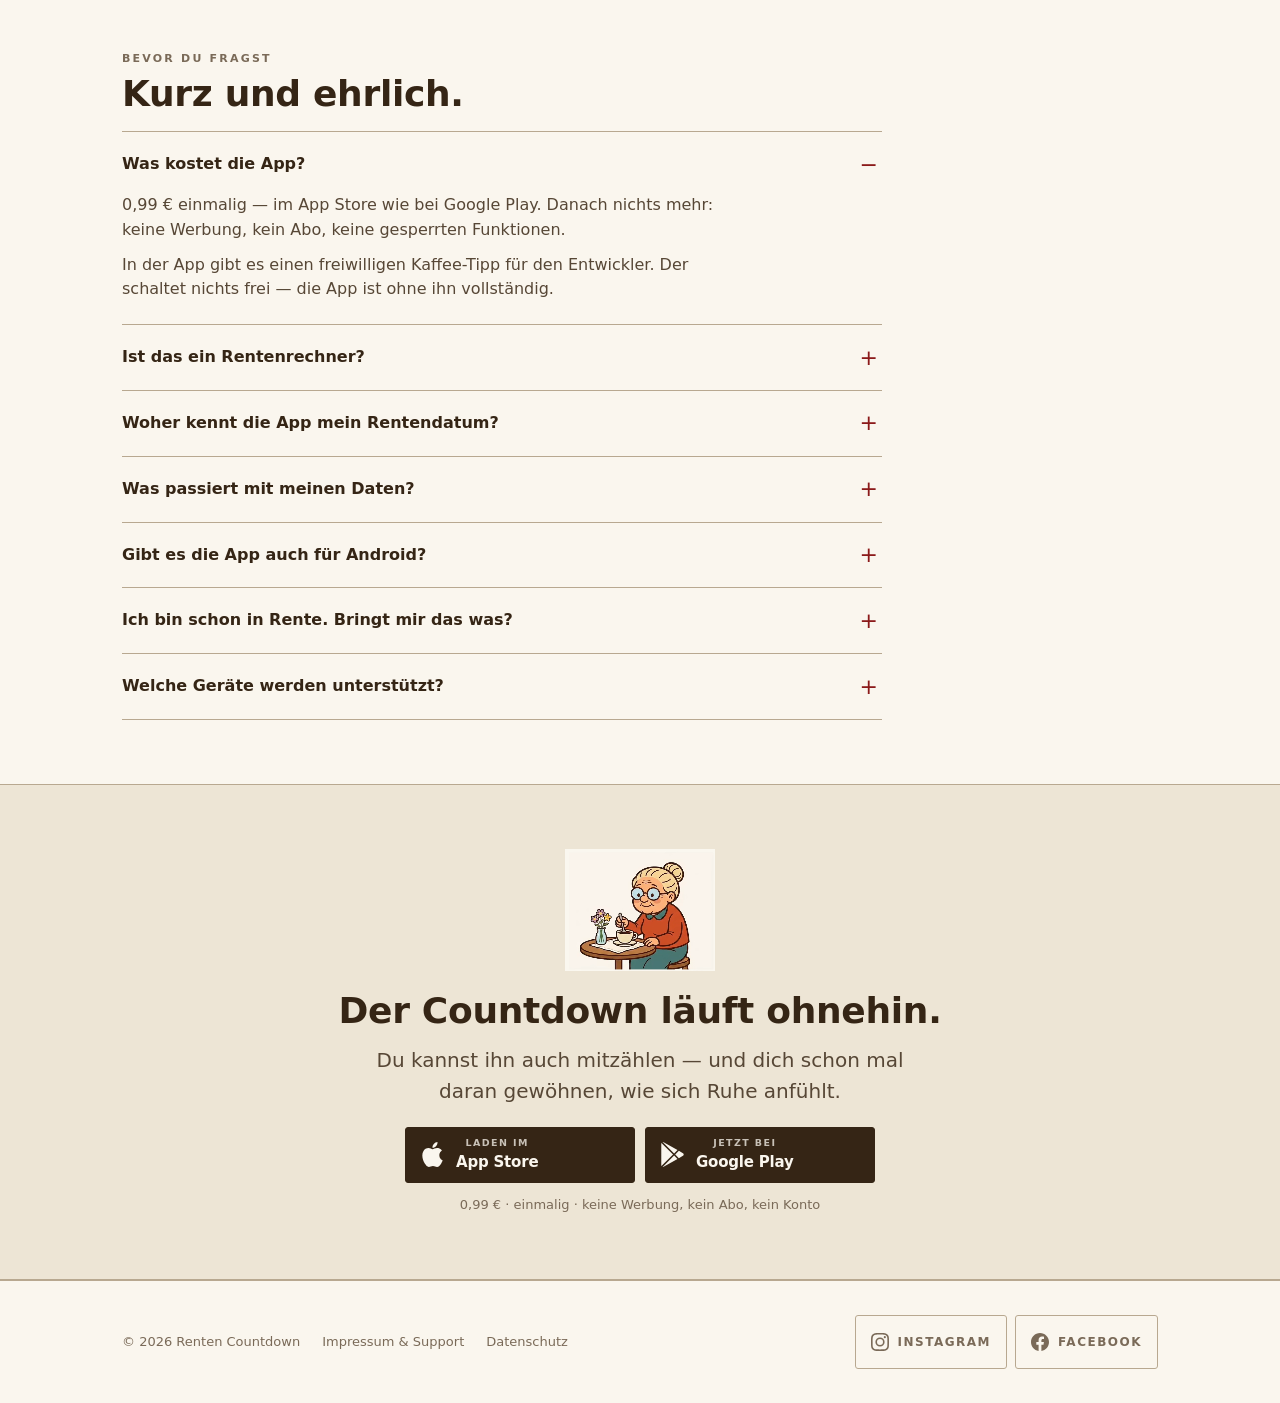
==== commit 6d0620a0: "docs(site): name the two new features where machines read them too llms.txt lists what the app does " ====
--- a/docs/index.html
+++ b/docs/index.html
@@ -1056,7 +1056,12 @@
       // prefers-reduced-motion hält beide an — die CSS-Regel dafür erreicht
       // Video-Wiedergabe nicht, sie stoppt nur Animationen und Transitions.
       // Es fehlt dann nichts außer der Bewegung: jeder Poster ist exakt der
-      // erste Frame seines Loops. Derselbe Block steht in gruss.html.
+      // erste Frame seines Loops.
+      //
+      // Dieselbe Mechanik wie in gruss.html, mit einem Unterschied im Markup:
+      // dort steht ein Loop im Hero und trägt deshalb `autoplay`, damit er
+      // auch ohne JavaScript läuft. Hier steht keiner über der Falte, also
+      // tragen beide nur preload="none" und warten auf das Skript.
       var loops = document.querySelectorAll(".oma-loop");
 
       if (loops.length && stillPlease) {
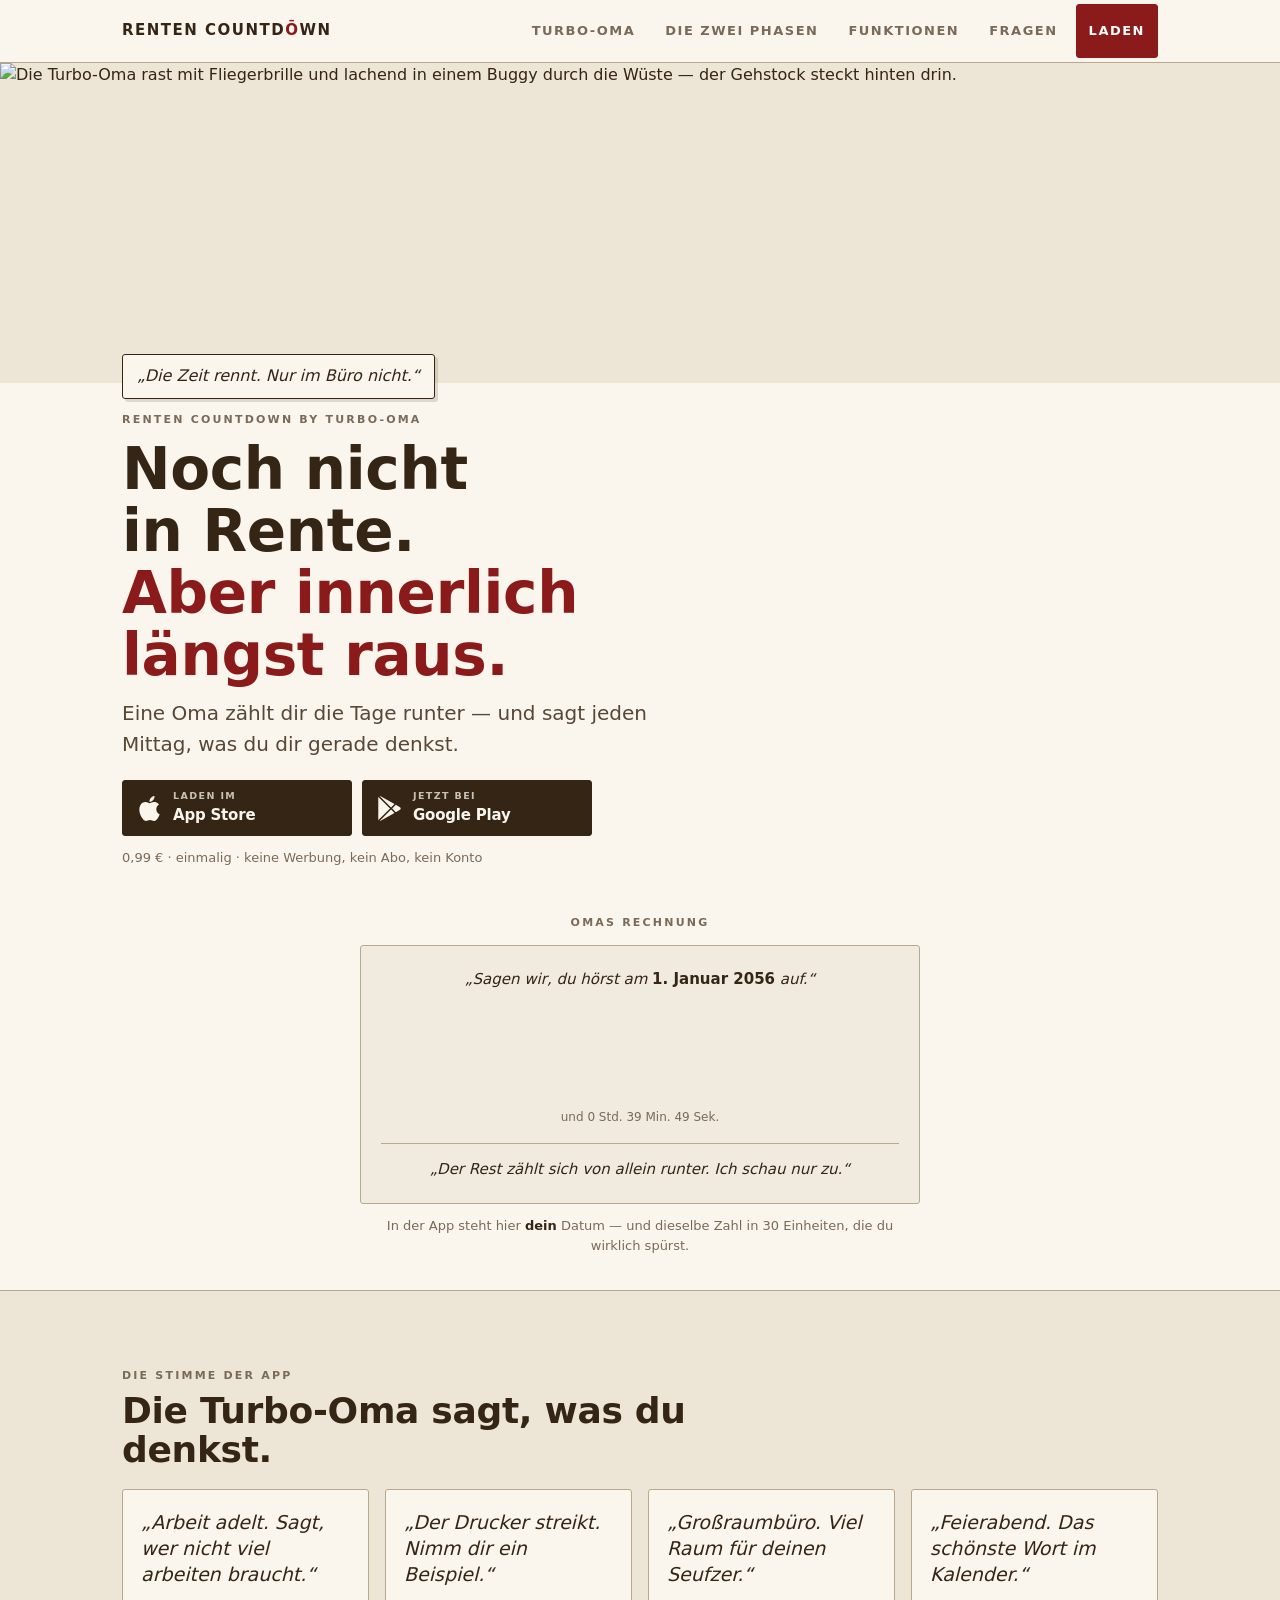
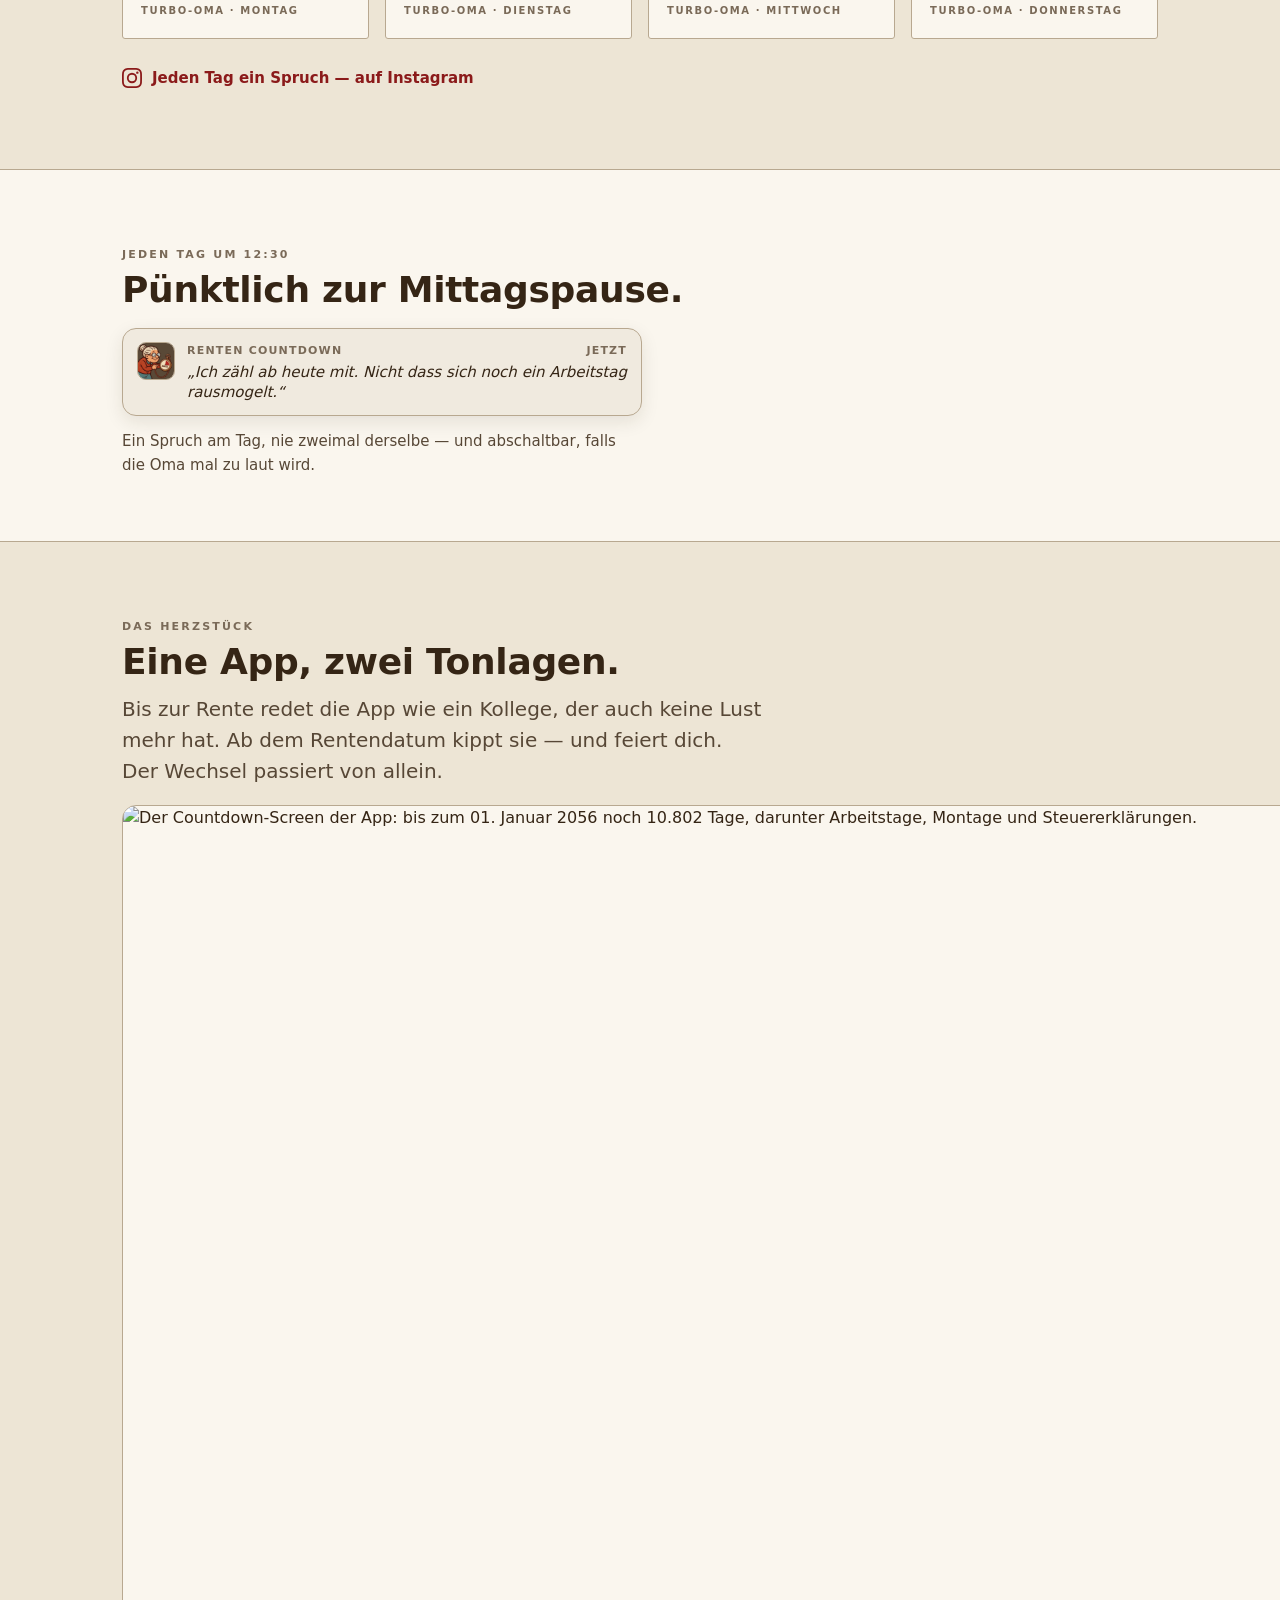
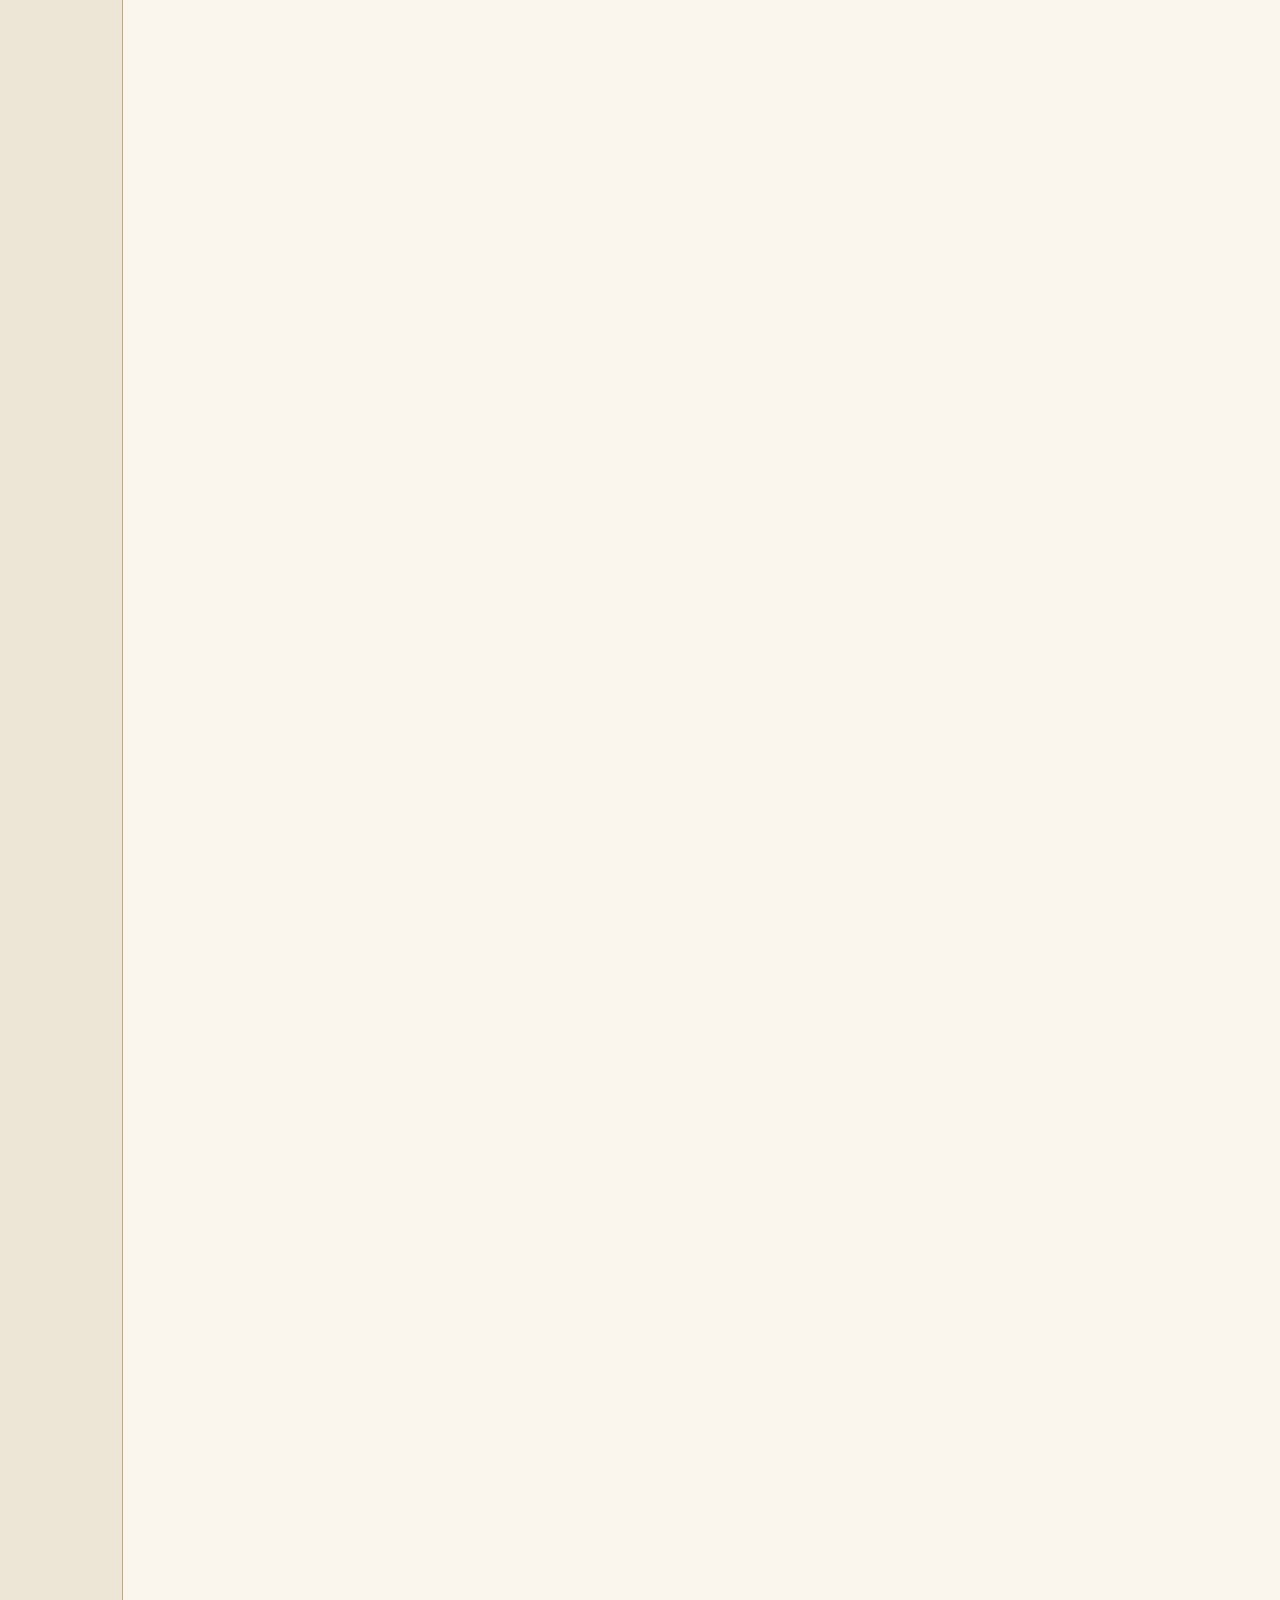
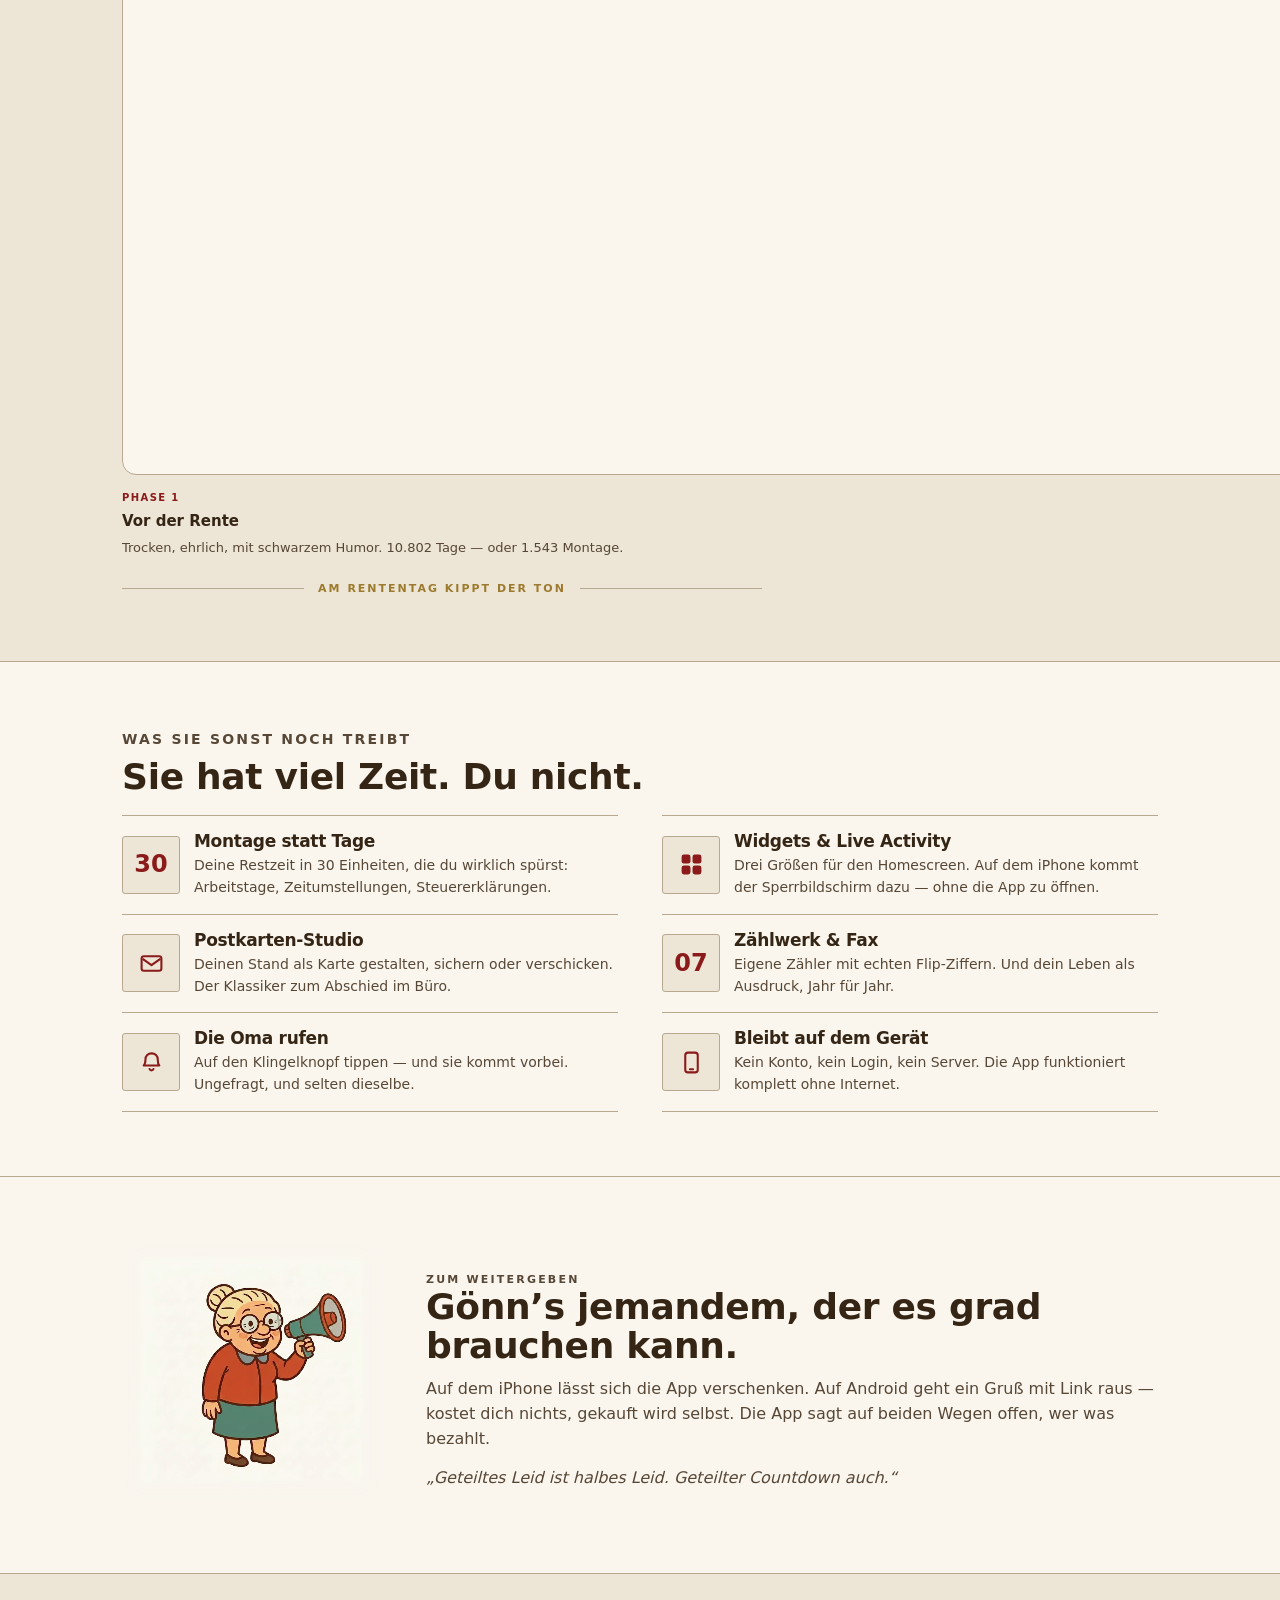
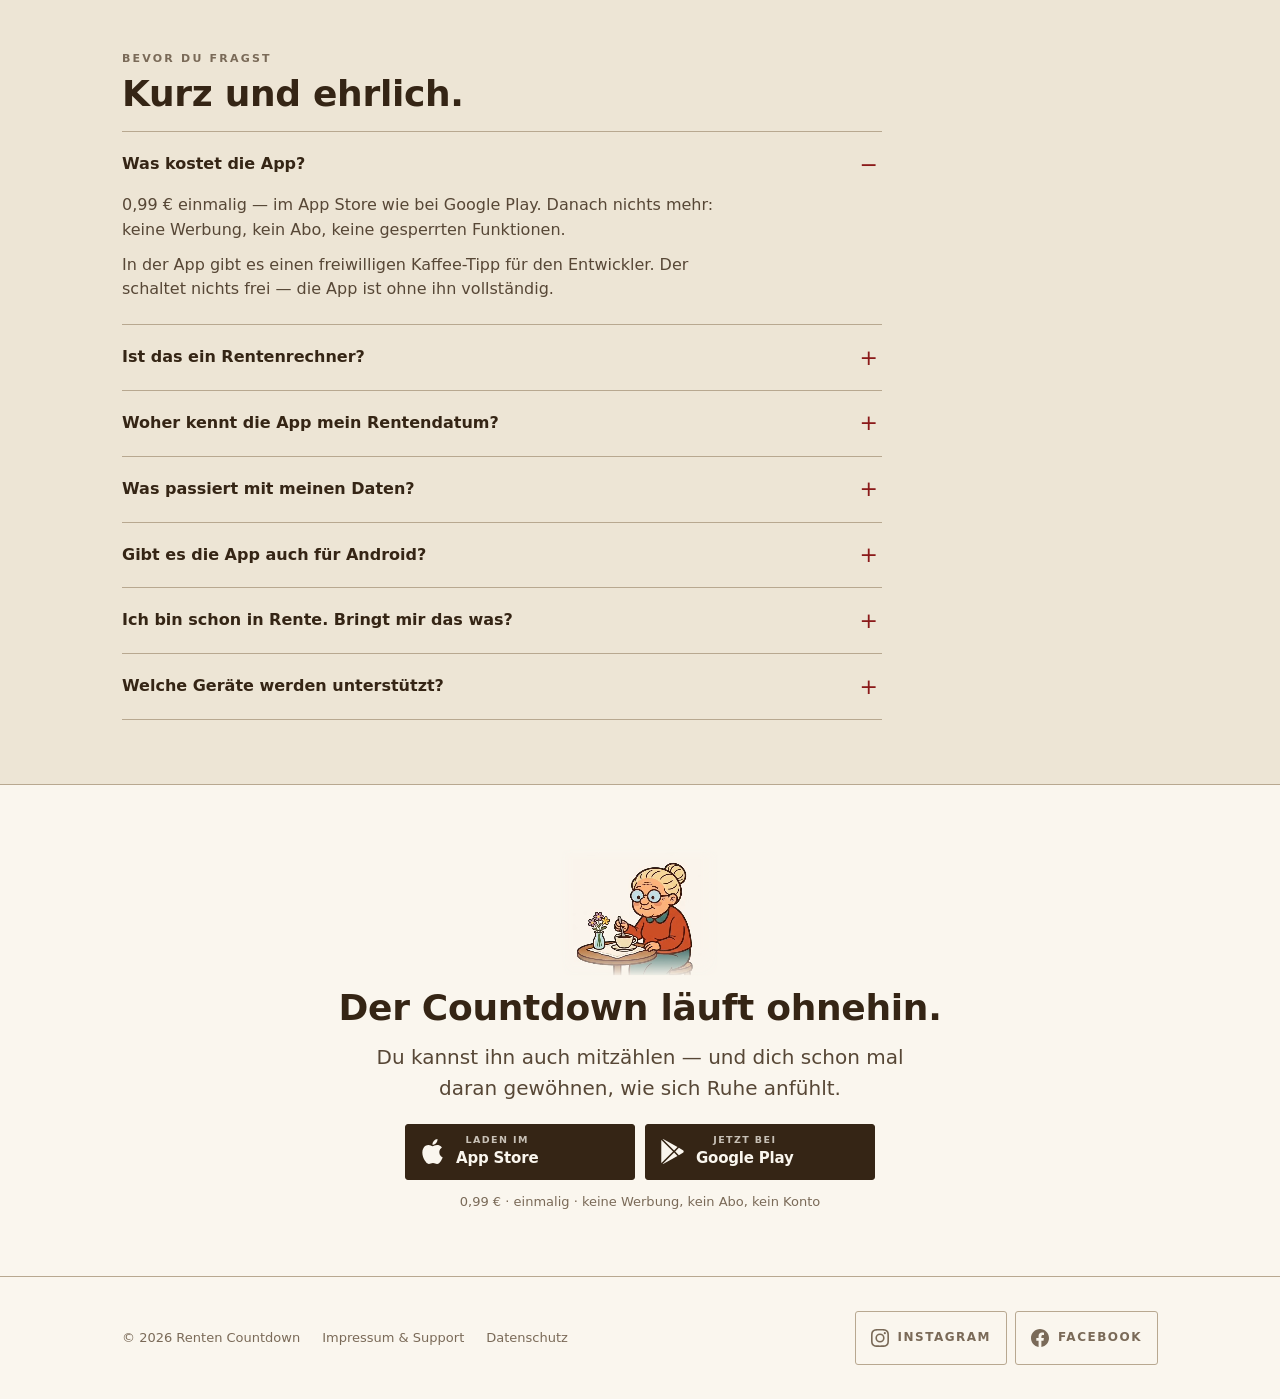
==== commit 3aa9ed7f: "fix(site): let the Oma stand on the paper instead of in a box Both loops carry their own background:" ====
--- a/docs/index.html
+++ b/docs/index.html
@@ -395,6 +395,10 @@
       border-top: var(--rule) solid var(--border);
       border-bottom: var(--rule) solid var(--border);
     }
+    /* Zwei Abschnitte auf Papierfarbe stoßen genau einmal aneinander — dort,
+       wo der Oma-Loop steht, der die Papierfarbe braucht (s. .oma-loop). Die
+       Haarlinie trennt sie, ohne dass einer die Hintergrundfarbe wechseln muss. */
+    .section-rule { border-top: var(--rule) solid var(--border); }
     .section-head { max-width: 640px; }
     .section-head .eyebrow { margin-bottom: 8px; }
     .section-head p { margin-top: 12px; }
@@ -492,11 +496,11 @@
       width: 58px; height: 58px; border: var(--rule) solid var(--border); border-radius: var(--radius);
       overflow: hidden; background: var(--bg-subtle); display: grid; place-items: center;
     }
-    .tut .thumb img { width: 100%; height: 100%; object-fit: contain; padding: 7px; }
     /* Zahlen bleiben Zahlen — sie tragen hier Bedeutung (30 Einheiten, ein
-       Zählerstand). Wo ein Bildzeichen nötig ist, steht ein Inline-SVG statt
-       eines Unicode-Symbols: die Symbolschriften der Systeme zeichnen dieselbe
-       Glyphe mal als Haarlinie, mal als farbiges Emoji-Kästchen. */
+       Zählerstand). Sonst steht überall ein Inline-SVG: ein Unicode-Symbol
+       zeichnen die Systemschriften mal als Haarlinie, mal als farbiges
+       Emoji-Kästchen, und ein Foto zwischen gezeichneten Zeichen bricht die
+       Reihe erst recht auf. */
     .tut .glyph { font-size: 24px; font-weight: 900; color: var(--accent); font-variant-numeric: tabular-nums; }
     .tut .glyph svg { width: 25px; height: 25px; display: block; }
     .tut p { font-size: 14px; color: var(--ink-muted); margin-top: 3px; }
@@ -508,9 +512,27 @@
     }
 
     /* ── Verschenken / Erzähl davon ─────────────────────────────────────── */
+    /* ── Oma-Loops ──────────────────────────────────────────────────────
+       Die Videos sind mit kBackground (#FAF6EE) encodiert, tragen ihren
+       Hintergrund also mit. Deshalb stehen sie ausschließlich auf Abschnitten
+       in Papierfarbe — auf `--bg-subtle` stand sonst ein hellerer Kasten um
+       die Oma, den niemand gezeichnet hat. Die Maske blendet zusätzlich die
+       Kanten aus, damit auch bei minimalem Farbversatz keine Rechteckkante
+       stehen bleibt. Werte und Vorgehen wie in gruss.html. */
+    .oma-loop {
+      -webkit-mask-image:
+        linear-gradient(to right,  transparent 0, #000 9%, #000 91%, transparent 100%),
+        linear-gradient(to bottom, transparent 0, #000 9%, #000 91%, transparent 100%);
+      -webkit-mask-composite: source-in;
+              mask-image:
+        linear-gradient(to right,  transparent 0, #000 9%, #000 91%, transparent 100%),
+        linear-gradient(to bottom, transparent 0, #000 9%, #000 91%, transparent 100%);
+              mask-composite: intersect;
+    }
+
     .gift-grid { display: grid; gap: 20px; align-items: center; }
     .gift-art { margin: 0; max-width: 220px; }
-    .gift-art video { width: 100%; height: auto; border-radius: var(--radius); }
+    .gift-art video { width: 100%; height: auto; }
     .gift-body p { margin-top: 12px; color: var(--ink-muted); }
     .gift-body .oma-line { margin-top: 14px; font-size: 16px; }
     @media (min-width: 861px) {
@@ -538,7 +560,21 @@
 
     /* ── Schluss-Aufruf ─────────────────────────────────────────────────── */
     .closer { text-align: center; }
-    .closer .kaffee { width: 150px; margin: 0 auto 14px; height: auto; }
+    /* Unten trägt der Loop mehr leeren Rand als an den Seiten (unter den
+       Schuhen), deshalb blendet die untere Maske früher aus als die seitliche
+       — und der ausgeblendete Streifen wirkt schon als Abstand zur Headline.
+       Werte aus gruss.html, dort am selben Video ausgemessen. */
+    .closer .kaffee {
+      display: block; width: 158px; height: auto; margin: 0 auto 12px;
+      -webkit-mask-image:
+        linear-gradient(to right,  transparent 0, #000 8%, #000 88%, transparent 100%),
+        linear-gradient(to bottom, transparent 0, #000 8%, #000 78%, transparent 100%);
+      -webkit-mask-composite: source-in;
+              mask-image:
+        linear-gradient(to right,  transparent 0, #000 8%, #000 88%, transparent 100%),
+        linear-gradient(to bottom, transparent 0, #000 8%, #000 78%, transparent 100%);
+              mask-composite: intersect;
+    }
     .closer .stores { justify-content: center; margin-left: auto; margin-right: auto; }
     .closer .price-note { text-align: center; }
 
@@ -774,9 +810,10 @@
             </div>
           </li>
           <li>
-            <!-- Dasselbe Bildzeichen wie in der App: der Klingelknopf aus dem
-                 Countdown-Screen (assets/images/oma-klingel.webp dort). -->
-            <div class="thumb"><img src="assets/oma-klingel.webp" width="300" height="235" alt="" loading="lazy"></div>
+            <!-- Eine Glocke, kein Bild der App-Klingel: die Reihe trägt fünf
+                 gezeichnete Zeichen, ein Foto dazwischen bricht sie auf. Das
+                 Wort in der Zeile darunter heißt ohnehin „Klingelknopf". -->
+            <div class="thumb"><span class="glyph"><svg viewBox="0 0 24 24" fill="none" stroke="currentColor" stroke-width="2" stroke-linecap="round" stroke-linejoin="round" aria-hidden="true" focusable="false"><path d="M12 3.2a5.8 5.8 0 0 0-5.8 5.8c0 4.2-1.7 5.9-1.7 5.9h15S18 13.2 18 9a5.8 5.8 0 0 0-5.8-5.8Z"/><path d="M10.1 18.2a2 2 0 0 0 3.8 0"/></svg></span></div>
             <div>
               <h3>Die Oma rufen</h3>
               <p>Auf den Klingelknopf tippen — und sie kommt vorbei. Ungefragt, und selten dieselbe.</p>
@@ -794,7 +831,7 @@
     </section>
 
     <!-- ══ Verschenken / Erzähl davon ════════════════════════════════════ -->
-    <section class="section section-subtle" id="verschenken">
+    <section class="section section-rule" id="verschenken">
       <div class="wrap">
         <div class="gift-grid">
           <figure class="gift-art">
@@ -824,7 +861,7 @@
     </section>
 
     <!-- ══ Fragen ════════════════════════════════════════════════════════ -->
-    <section class="section" id="fragen">
+    <section class="section section-subtle" id="fragen">
       <div class="wrap">
         <div class="section-head">
           <p class="eyebrow">Bevor du fragst</p>
@@ -888,7 +925,7 @@
     </section>
 
     <!-- ══ Schluss ═══════════════════════════════════════════════════════ -->
-    <section class="section section-subtle">
+    <section class="section">
       <div class="wrap closer">
         <!-- Bewusst OHNE autoplay: der Abbinder steht unter der Falte, und
              autoplay würde ihn trotz preload="none" sofort holen. Das Skript
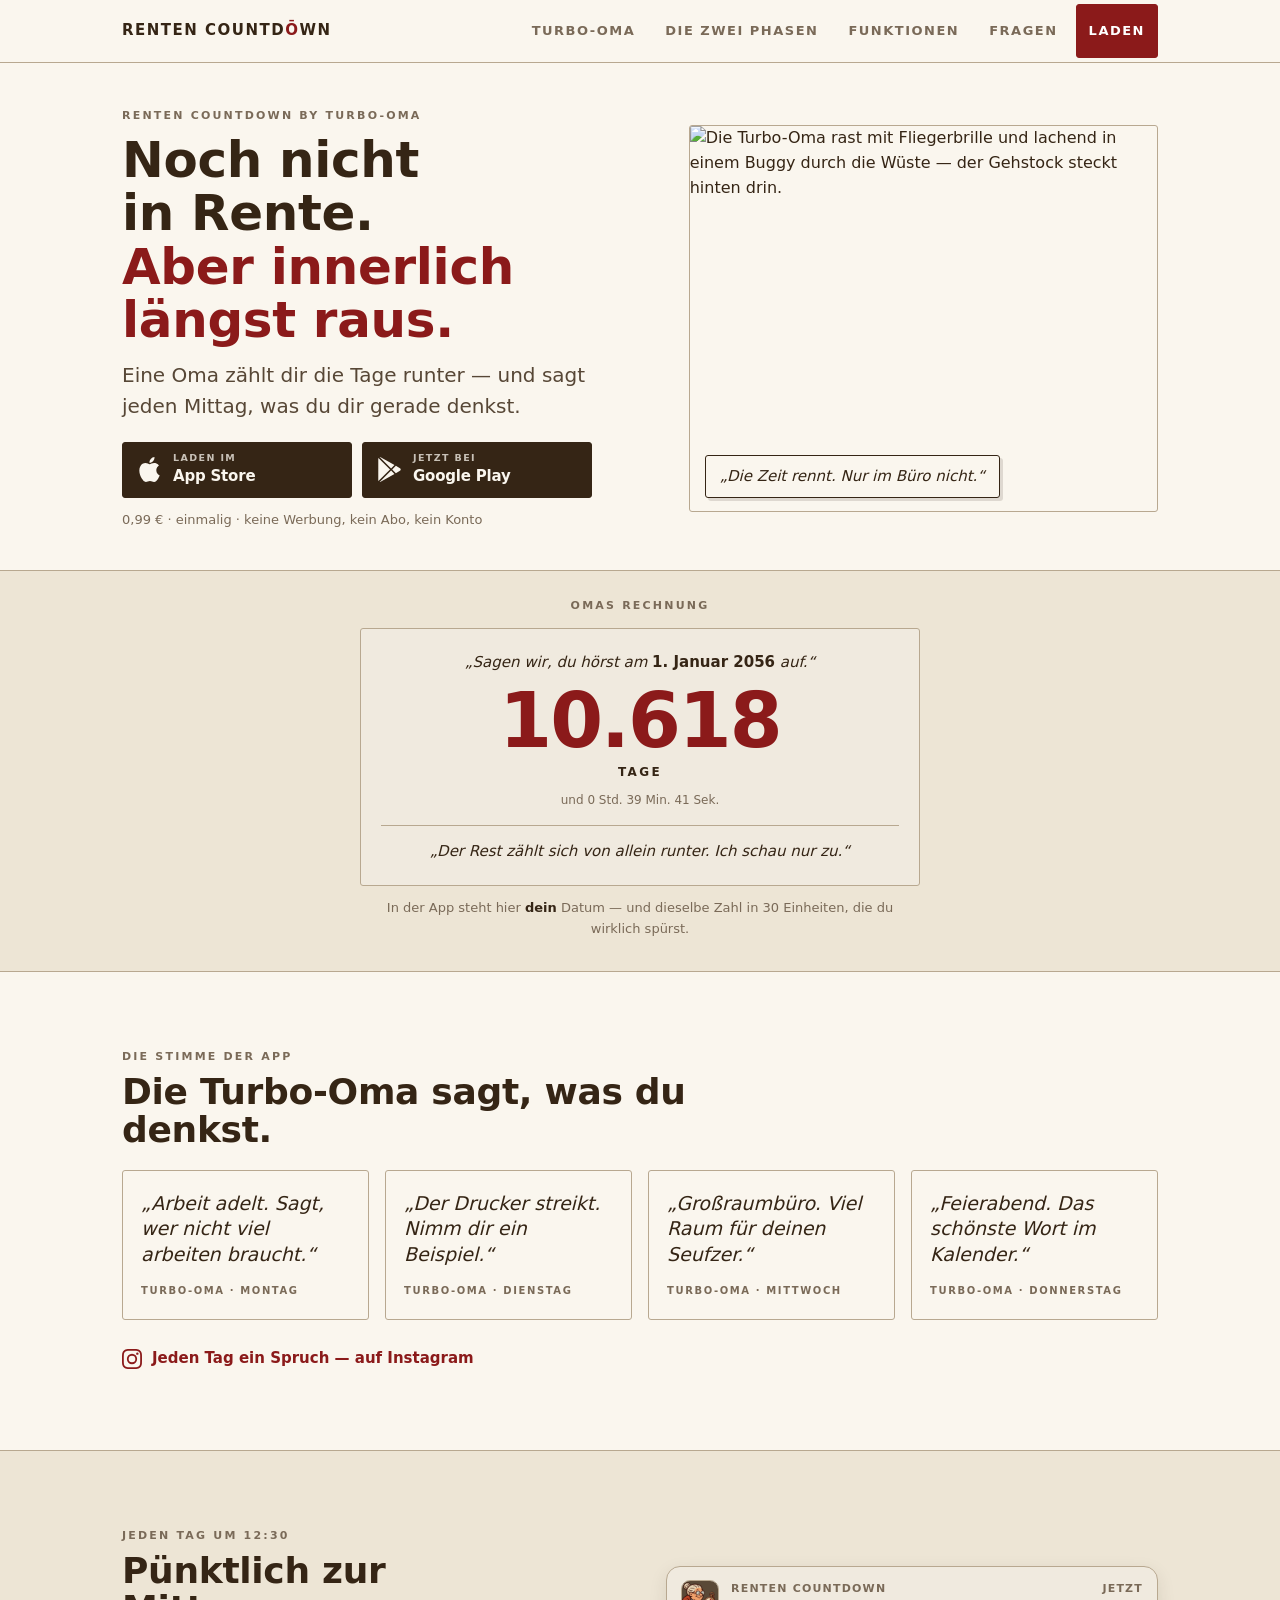
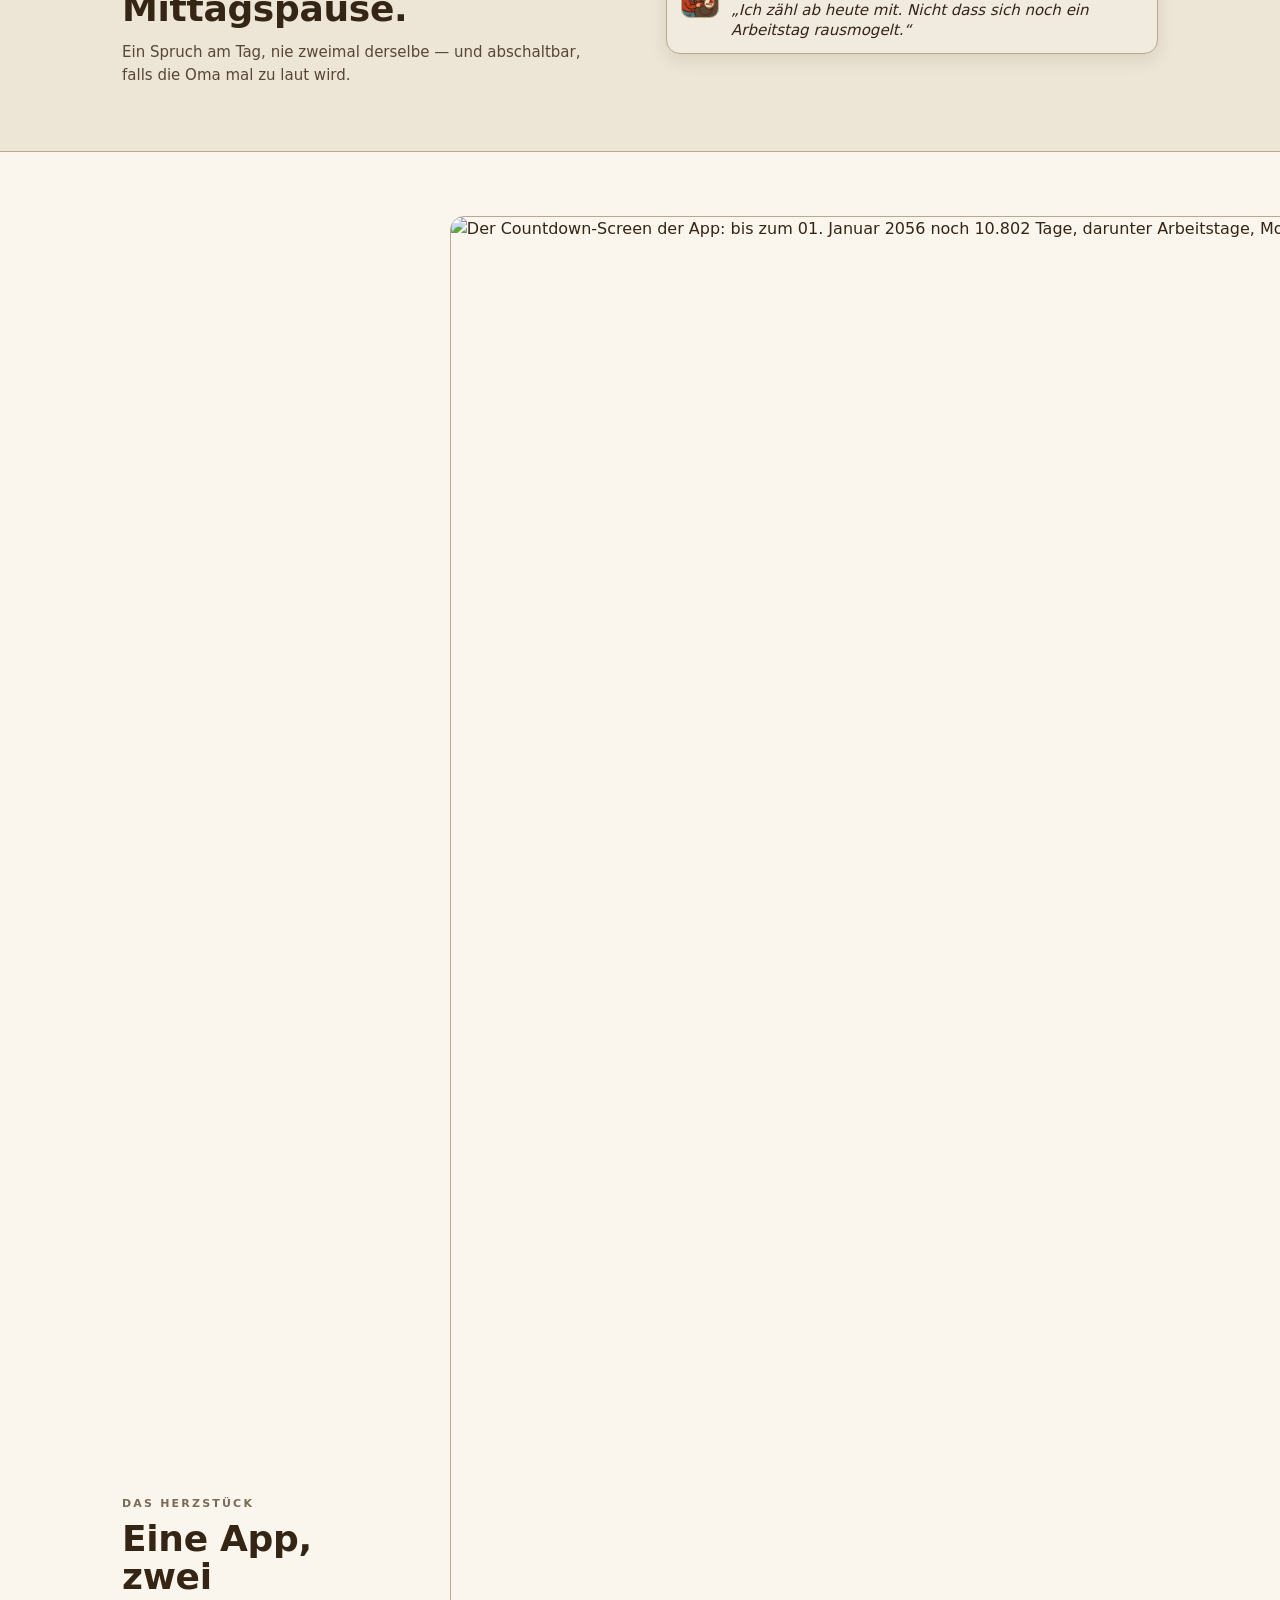
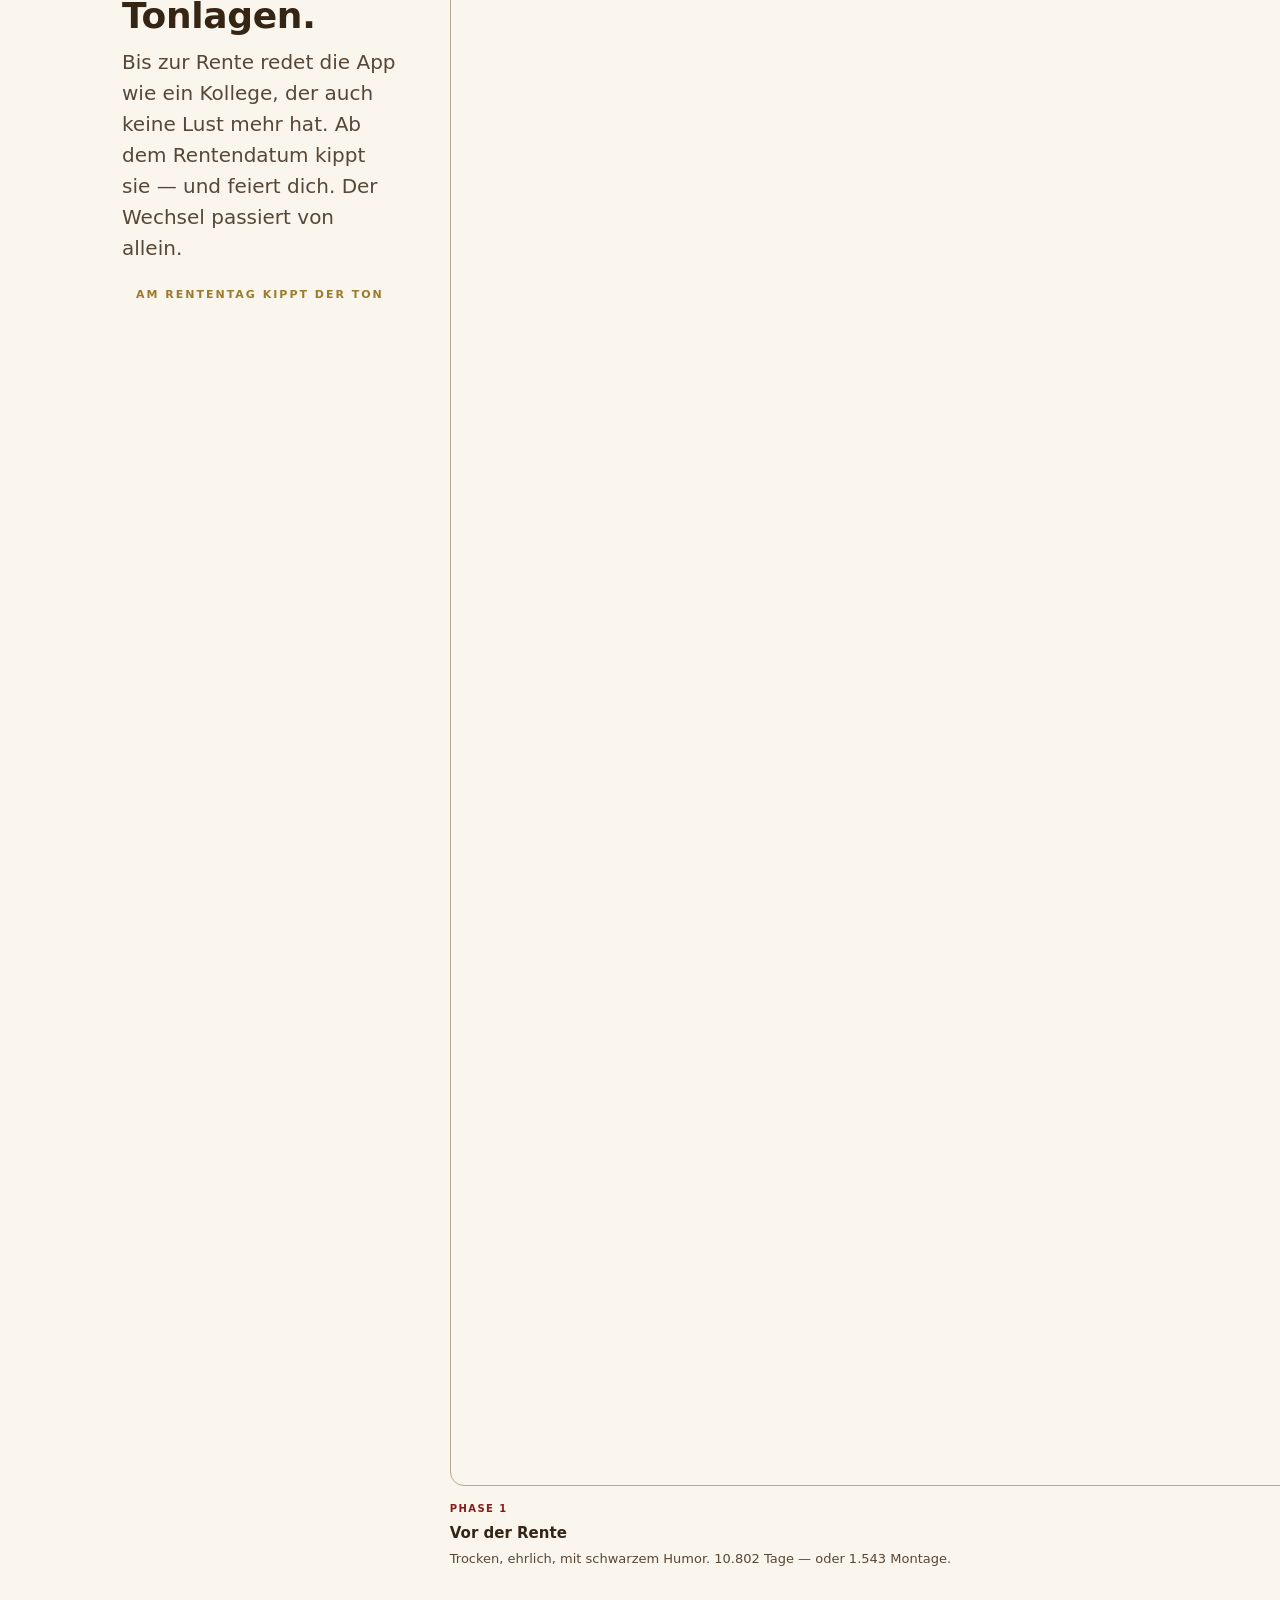
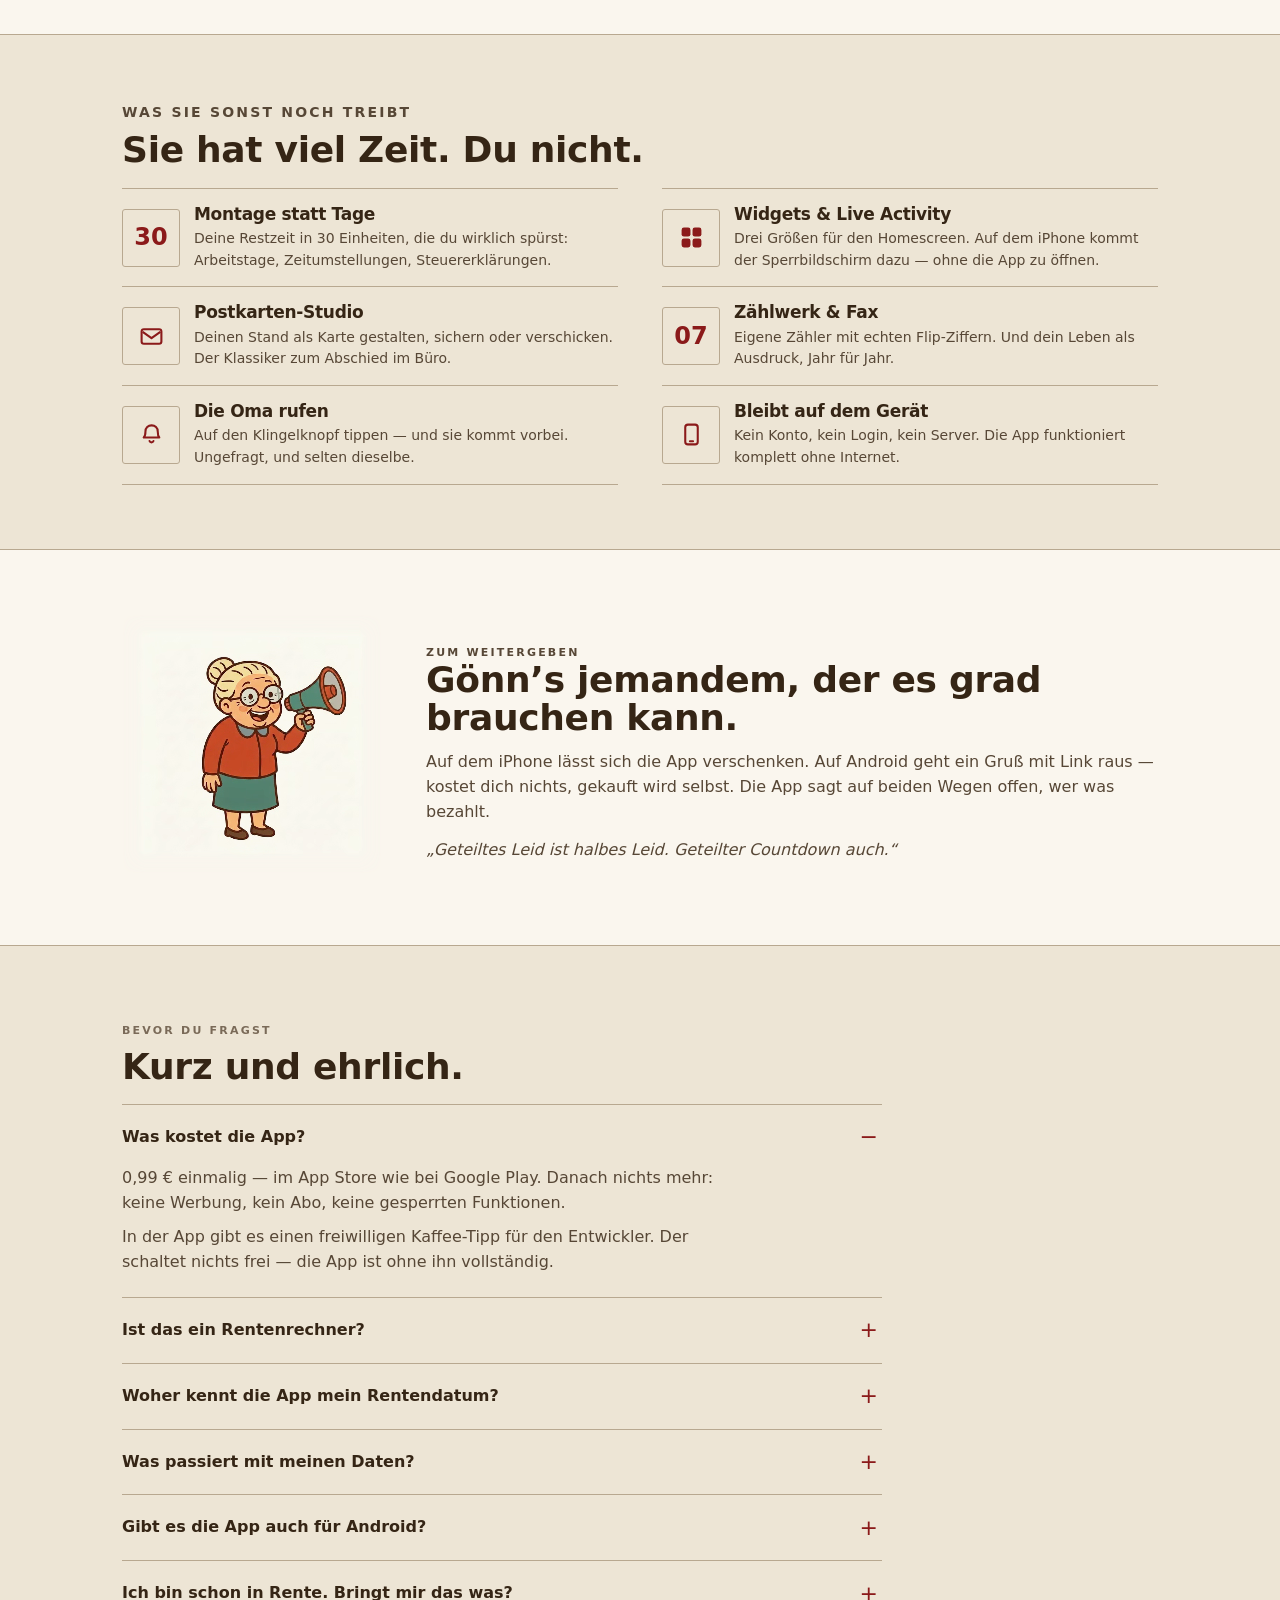
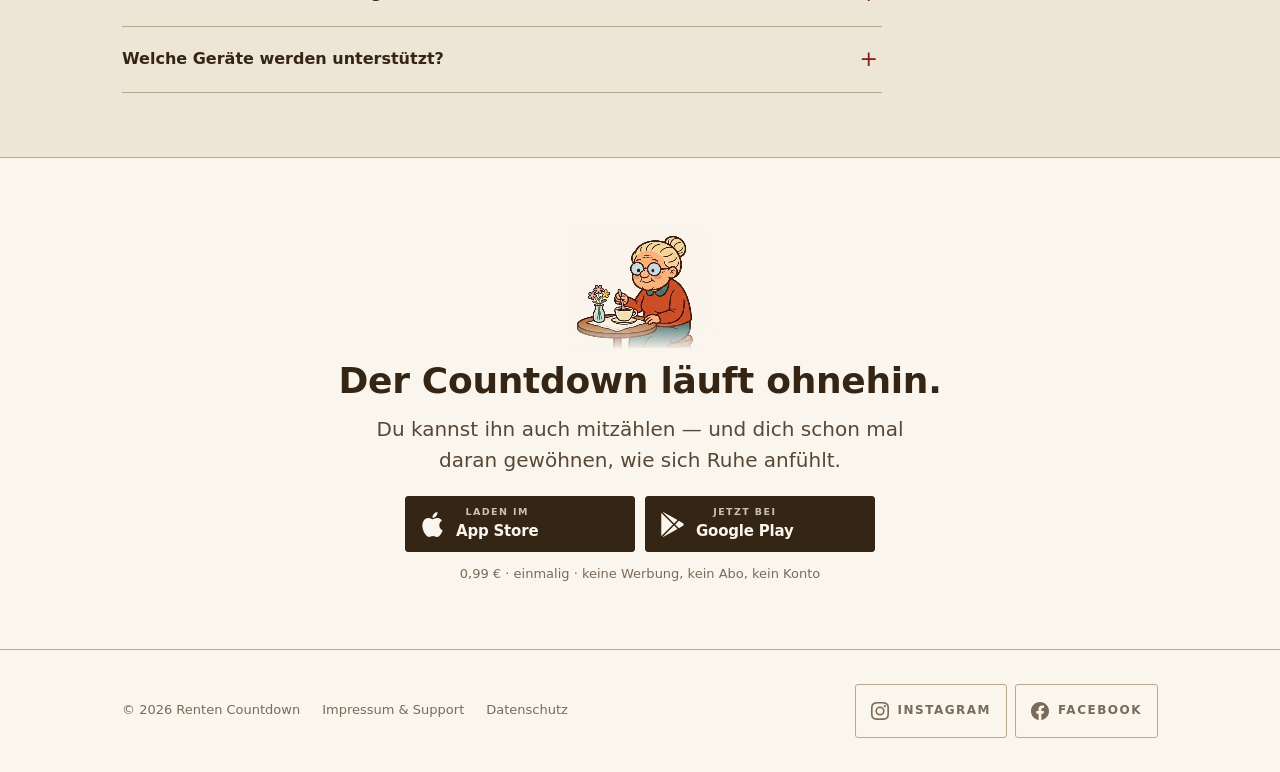
==== commit 899c5cc2: "fix(site): give the desktop layout the same pass the phone got The page was designed at 375 px and d" ====
--- a/docs/index.html
+++ b/docs/index.html
@@ -298,16 +298,22 @@
       .nav .nav-cta { padding: 10px 14px; }
     }
 
-    /* ── Poster: die Turbo-Oma zuerst ───────────────────────────────────
-       Sie ist das Aushängeschild — sie steht randlos und ganz oben, noch vor
-       der Schlagzeile. Der Anschnitt ist gewollt: ein Ausschnitt wirkt wie ein
-       Plakat, das ganze Bild wie eine Illustration neben Text. */
-    .poster { position: relative; background: var(--bg-subtle); }
-    .poster img {
-      width: 100%; height: 198px;
-      object-fit: cover; object-position: center 22%;
-    }
-    .poster .bubble {
+    /* ── Hero ───────────────────────────────────────────────────────────
+       Auf dem Handy führt die Oma als randloses Plakat: der Anschnitt ist dort
+       gewollt, ein Ausschnitt wirkt wie ein Poster. Auf dem Desktop geht das
+       nicht auf — die Illustration ist 725 × 597, in ein bildschirmbreites Band
+       gepresst bliebe von ihr nur der Kopf. Ab 861 px steht sie deshalb neben
+       der Schlagzeile und in ihren eigenen Proportionen. */
+    .hero { padding-block: 0 22px; }
+    .hero-grid { display: grid; gap: 20px; }
+    .hero-text { padding-top: 26px; }
+    .hero h1 { margin: 10px 0 12px; max-width: 16ch; }
+    .hero h1 .flip { color: var(--accent); }
+    .hero .lede { max-width: 46ch; }
+
+    .hero-art { position: relative; margin: 0 calc(var(--pad-h) * -1); background: var(--bg-subtle); }
+    .hero-art img { width: 100%; height: 198px; object-fit: cover; object-position: center 22%; }
+    .hero-art .bubble {
       position: absolute; left: var(--pad-h); bottom: -16px;
       background: var(--bg); border: var(--rule) solid var(--ink);
       border-radius: var(--radius); padding: 9px 14px;
@@ -315,15 +321,18 @@
       box-shadow: 3px 3px 0 rgba(53, 37, 21, .14);
     }
     @media (min-width: 861px) {
-      .poster img { height: 320px; object-position: center 26%; }
-      .poster .bubble { left: max(var(--pad-h), calc(50vw - var(--measure) / 2 + var(--pad-h))); font-size: 16px; }
-    }
-
-    /* ── Hero ───────────────────────────────────────────────────────────── */
-    .hero { padding-block: 28px 22px; }
-    .hero h1 { margin: 10px 0 12px; max-width: 16ch; }
-    .hero h1 .flip { color: var(--accent); }
-    .hero .lede { max-width: 46ch; }
+      .hero { padding-block: 44px 40px; }
+      .hero-grid { grid-template-columns: 1.05fr .95fr; gap: 48px; align-items: center; }
+      .hero-text { padding-top: 0; order: 1; }
+      .hero-art { order: 2; margin: 0; background: none; }
+      /* Volle Illustration statt Anschnitt: Höhe ergibt sich aus dem Bild. */
+      .hero-art img {
+        height: auto; object-fit: fill;
+        border: var(--rule) solid var(--border); border-radius: var(--radius);
+      }
+      .hero-art .bubble { left: 16px; bottom: 14px; font-size: 15px; }
+      .hero h1 { font-size: clamp(38px, 3.9vw, 50px); }
+    }
 
     /* Gleich breite Knöpfe: nebeneinander teilen sie die Zeile, beim Umbruch
        werden beide voll breit — nie versetzt. Der Umbruch ist nötig: mit
@@ -358,7 +367,8 @@
        ohne dass ein Satz es erklären muss. Die zwei Zitate rahmen sie: oben
        die Bedingung, unten der Ton. Ohne JavaScript bleibt das Beispiel im
        Markup stehen; es rechnet dann nicht mit, sagt aber dasselbe. */
-    .rechnung { padding-block: 24px 34px; }
+    .rechnung { padding-block: 26px 32px; }
+    .rechnung .eyebrow { text-align: center; }
     .zettel {
       margin: 14px auto 0; max-width: 560px;
       padding: 22px 20px; text-align: center;
@@ -395,14 +405,20 @@
       border-top: var(--rule) solid var(--border);
       border-bottom: var(--rule) solid var(--border);
     }
-    /* Zwei Abschnitte auf Papierfarbe stoßen genau einmal aneinander — dort,
-       wo der Oma-Loop steht, der die Papierfarbe braucht (s. .oma-loop). Die
-       Haarlinie trennt sie, ohne dass einer die Hintergrundfarbe wechseln muss. */
-    .section-rule { border-top: var(--rule) solid var(--border); }
     .section-head { max-width: 640px; }
     .section-head .eyebrow { margin-bottom: 8px; }
     .section-head p { margin-top: 12px; }
     @media (min-width: 861px) { .section { padding: 64px 0; } }
+
+    /* Text links, Beleg rechts. Auf dem Handy stehen beide untereinander —
+       dort ist die Reihenfolge die Aussage. Ab 861 px stünde der Beleg sonst
+       unter einer halbleeren Textzeile und ließe die rechte Hälfte des
+       Bildschirms leer; nebeneinander füllt der Abschnitt seine Breite. */
+    .split { display: grid; gap: 22px; }
+    @media (min-width: 861px) {
+      .split { grid-template-columns: 1fr 1fr; gap: 52px; align-items: center; }
+      .split > .section-head { margin: 0; }
+    }
 
     /* ── Spruch-Karussell ───────────────────────────────────────────────
        Auf dem Handy eine Wisch-Leiste: das erste, was man tut, ist lachen,
@@ -471,6 +487,7 @@
 
     /* ── Die zwei Tonlagen ──────────────────────────────────────────────── */
     .duo { display: grid; grid-template-columns: 1fr 1fr; gap: 14px; margin-top: 18px; max-width: 640px; }
+    @media (min-width: 861px) { .duo { margin-top: 0; max-width: none; gap: 22px; } }
     .duo figure { margin: 0; }
     .duo .shot { border: var(--rule) solid var(--border); border-radius: 14px; overflow: hidden; background: var(--bg); }
     .duo figcaption { margin-top: 9px; }
@@ -478,7 +495,7 @@
     .duo strong { display: block; font-size: 15px; font-weight: 800; margin-top: 2px; }
     .duo p { font-size: 13px; color: var(--ink-muted); margin-top: 4px; }
     /* Der Kipppunkt: der Ton der App wechselt hier — die Seite auch. */
-    .crossing { display: flex; align-items: center; gap: 14px; margin: 22px 0 0; max-width: 640px; }
+    .crossing { display: flex; align-items: center; gap: 14px; margin: 22px 0 0; max-width: 560px; }
     .crossing::before, .crossing::after { content: ""; flex: 1; height: var(--rule); background: var(--border); }
     .crossing span {
       font-size: 11px; font-weight: 700; letter-spacing: 2px; text-transform: uppercase;
@@ -638,15 +655,18 @@
   </header>
 
   <main id="hauptinhalt">
-    <!-- ══ Poster ════════════════════════════════════════════════════════ -->
-    <div class="poster">
-      <img src="assets/oma-buggy.webp" width="725" height="597" fetchpriority="high"
-           alt="Die Turbo-Oma rast mit Fliegerbrille und lachend in einem Buggy durch die Wüste — der Gehstock steckt hinten drin.">
-      <p class="bubble oma-voice">„Die Zeit rennt. Nur im Büro nicht.“</p>
-    </div>
-
-    <!-- ══ Hero ══════════════════════════════════════════════════════════ -->
+    <!-- ══ Hero ══════════════════════════════════════════════════════════
+         Die Oma steht im Markup zuerst — auf dem Handy führt sie als Plakat.
+         Ab 861 px tauscht die Grid-Reihenfolge sie nach rechts neben den Text. -->
     <section class="hero wrap" id="top">
+      <div class="hero-grid">
+      <figure class="hero-art">
+        <img src="assets/oma-buggy.webp" width="725" height="597" fetchpriority="high"
+             alt="Die Turbo-Oma rast mit Fliegerbrille und lachend in einem Buggy durch die Wüste — der Gehstock steckt hinten drin.">
+        <figcaption class="bubble oma-voice">„Die Zeit rennt. Nur im Büro nicht.“</figcaption>
+      </figure>
+
+      <div class="hero-text">
       <p class="eyebrow">Renten Countdown by Turbo-Oma</p>
       <h1>Noch nicht in&nbsp;Rente.<br><span class="flip">Aber innerlich längst raus.</span></h1>
       <p class="lede">
@@ -676,11 +696,14 @@
         </a>
       </div>
       <p class="price-note">0,99 € · einmalig · keine Werbung, kein Abo, kein&nbsp;Konto</p>
+      </div>
+      </div>
     </section>
 
     <!-- ══ Omas Rechnung ═════════════════════════════════════════════════ -->
-    <section class="rechnung wrap" id="countdown">
-      <p class="eyebrow" style="text-align:center">Omas Rechnung</p>
+    <section class="rechnung section-subtle" id="countdown">
+      <div class="wrap">
+      <p class="eyebrow">Omas Rechnung</p>
       <blockquote class="zettel">
         <p class="sagen oma-voice">„Sagen wir, du hörst am <b>1. Januar 2056</b> auf.“</p>
         <p class="zahl" id="rechnung-zahl">10.736</p>
@@ -689,10 +712,11 @@
         <p class="dazu oma-voice">„Der Rest zählt sich von allein runter. Ich schau nur zu.“</p>
       </blockquote>
       <p class="hinweis">In der App steht hier <b>dein</b> Datum — und dieselbe Zahl in 30 Einheiten, die du wirklich spürst.</p>
+      </div>
     </section>
 
     <!-- ══ Turbo-Oma ═════════════════════════════════════════════════════ -->
-    <section class="section section-subtle" id="oma">
+    <section class="section" id="oma">
       <div class="wrap">
         <div class="section-head">
           <p class="eyebrow">Die Stimme der App</p>
@@ -713,11 +737,14 @@
     </section>
 
     <!-- ══ Der Tagesspruch ═══════════════════════════════════════════════ -->
-    <section class="section" id="tagesspruch">
-      <div class="wrap">
+    <section class="section section-subtle" id="tagesspruch">
+      <div class="wrap split">
         <div class="section-head">
           <p class="eyebrow">Jeden Tag um 12:30</p>
           <h2>Pünktlich zur Mittagspause.</h2>
+          <p class="push-note">
+            Ein Spruch am Tag, nie zweimal derselbe — und abschaltbar, falls die Oma mal zu laut wird.
+          </p>
         </div>
         <!-- Nachbau, kein Screenshot: der Satz darin ist die echte erste
              Mitteilung aus der App (kErsterTagesSpruch). -->
@@ -728,15 +755,12 @@
             <p class="m oma-voice">„Ich zähl ab heute mit. Nicht dass sich noch ein Arbeitstag rausmogelt.“</p>
           </div>
         </div>
-        <p class="push-note">
-          Ein Spruch am Tag, nie zweimal derselbe — und abschaltbar, falls die Oma mal zu laut wird.
-        </p>
       </div>
     </section>
 
     <!-- ══ Die zwei Phasen ═══════════════════════════════════════════════ -->
-    <section class="section section-subtle" id="phasen">
-      <div class="wrap">
+    <section class="section" id="phasen">
+      <div class="wrap split">
         <div class="section-head">
           <p class="eyebrow">Das Herzstück</p>
           <h2>Eine App, zwei Tonlagen.</h2>
@@ -744,6 +768,7 @@
             Bis zur Rente redet die App wie ein Kollege, der auch keine Lust mehr hat.
             Ab dem Rentendatum kippt sie — und feiert dich. Der Wechsel passiert von allein.
           </p>
+          <div class="crossing"><span>Am Rententag kippt der Ton</span></div>
         </div>
         <div class="duo">
           <figure>
@@ -769,12 +794,11 @@
             </figcaption>
           </figure>
         </div>
-        <div class="crossing"><span>Am Rententag kippt der Ton</span></div>
       </div>
     </section>
 
     <!-- ══ Funktionen ════════════════════════════════════════════════════ -->
-    <section class="section tut" id="funktionen">
+    <section class="section tut section-subtle" id="funktionen">
       <div class="wrap">
         <div class="section-head">
           <p class="eyebrow">Was sie sonst noch treibt</p>
@@ -831,7 +855,7 @@
     </section>
 
     <!-- ══ Verschenken / Erzähl davon ════════════════════════════════════ -->
-    <section class="section section-rule" id="verschenken">
+    <section class="section" id="verschenken">
       <div class="wrap">
         <div class="gift-grid">
           <figure class="gift-art">
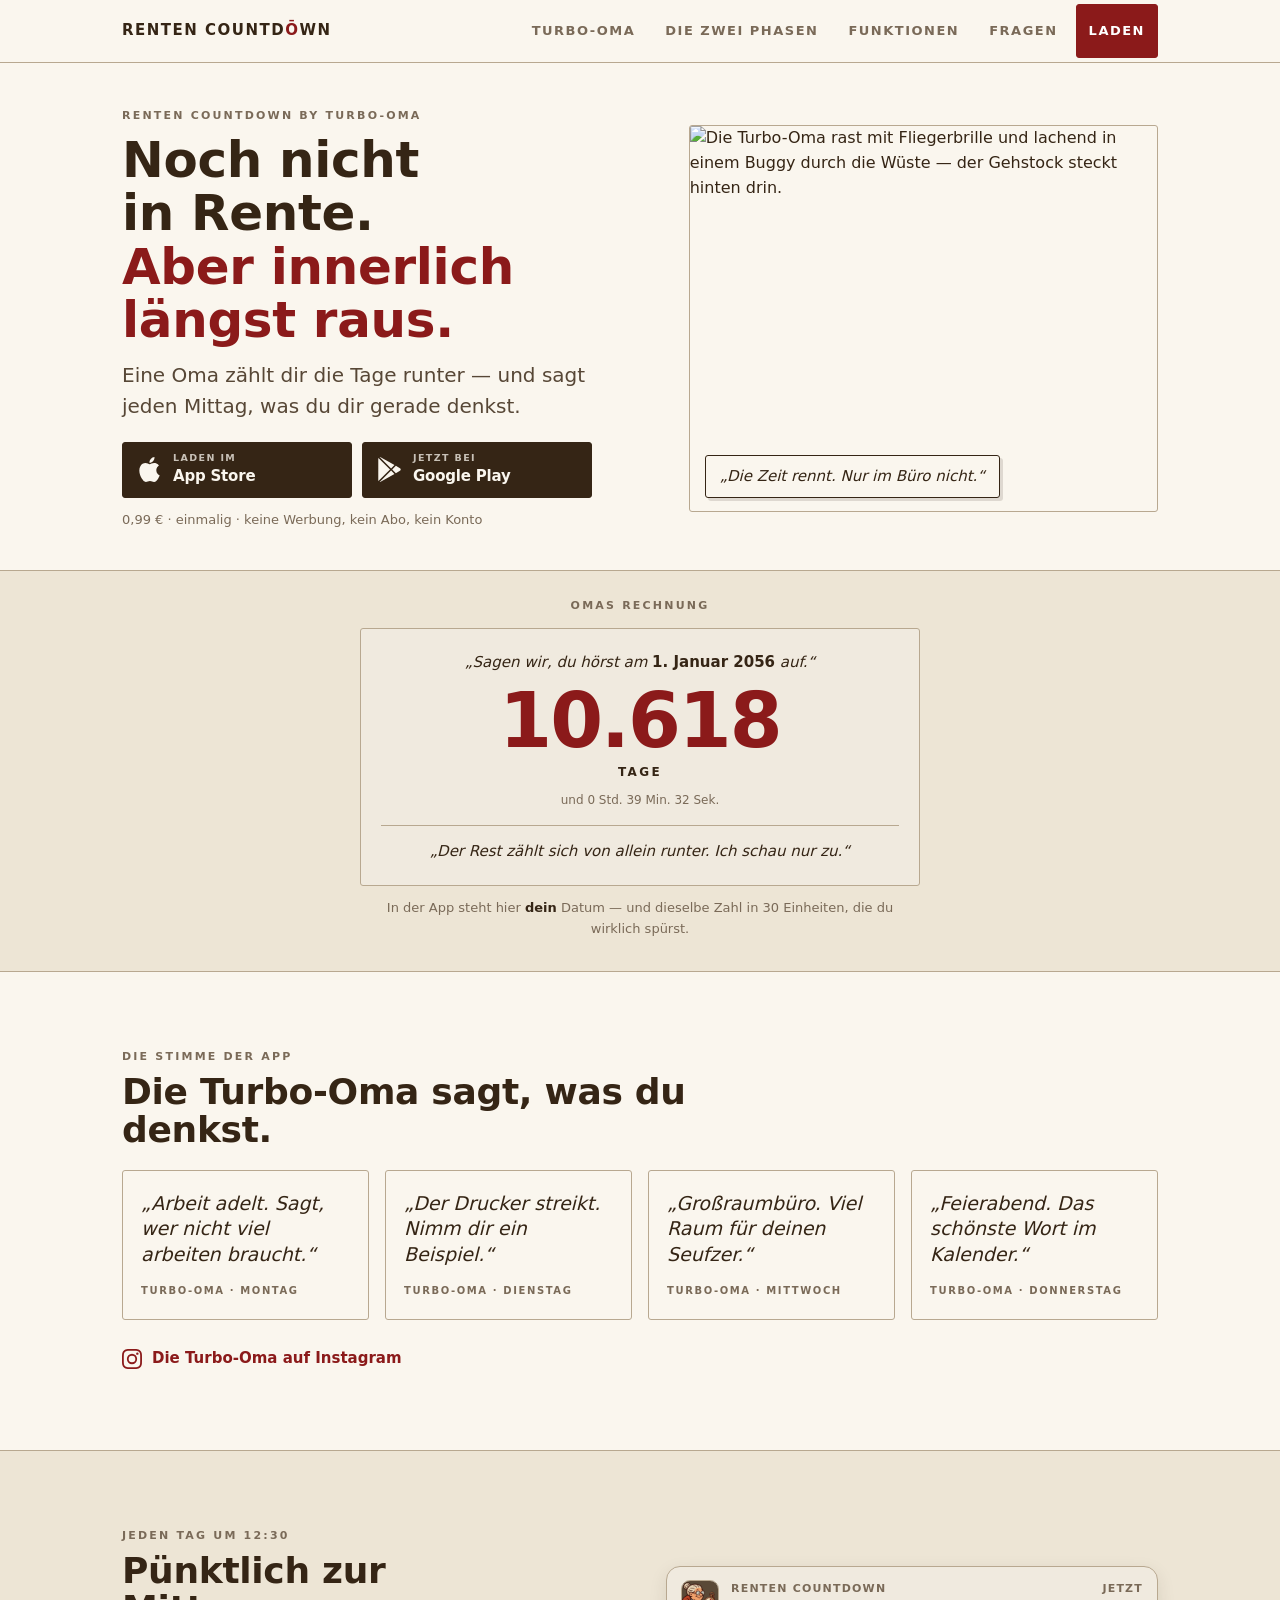
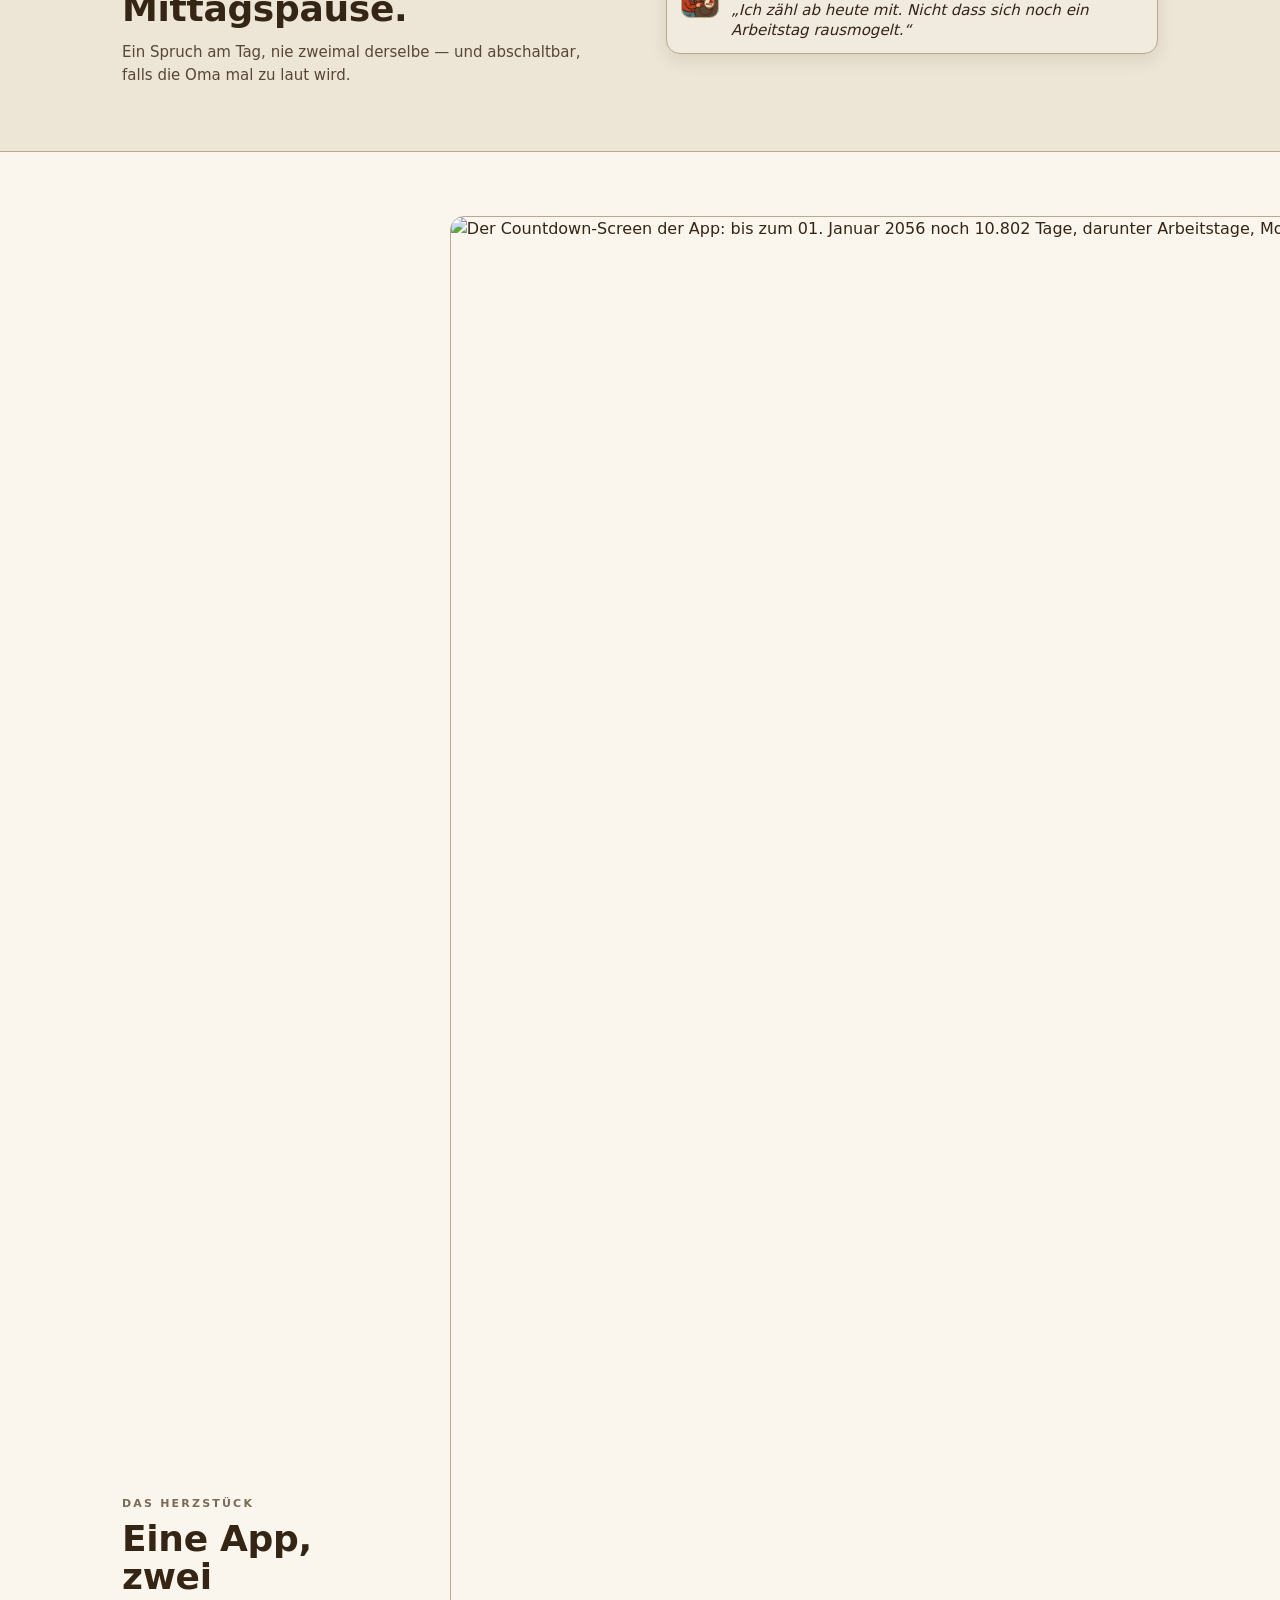
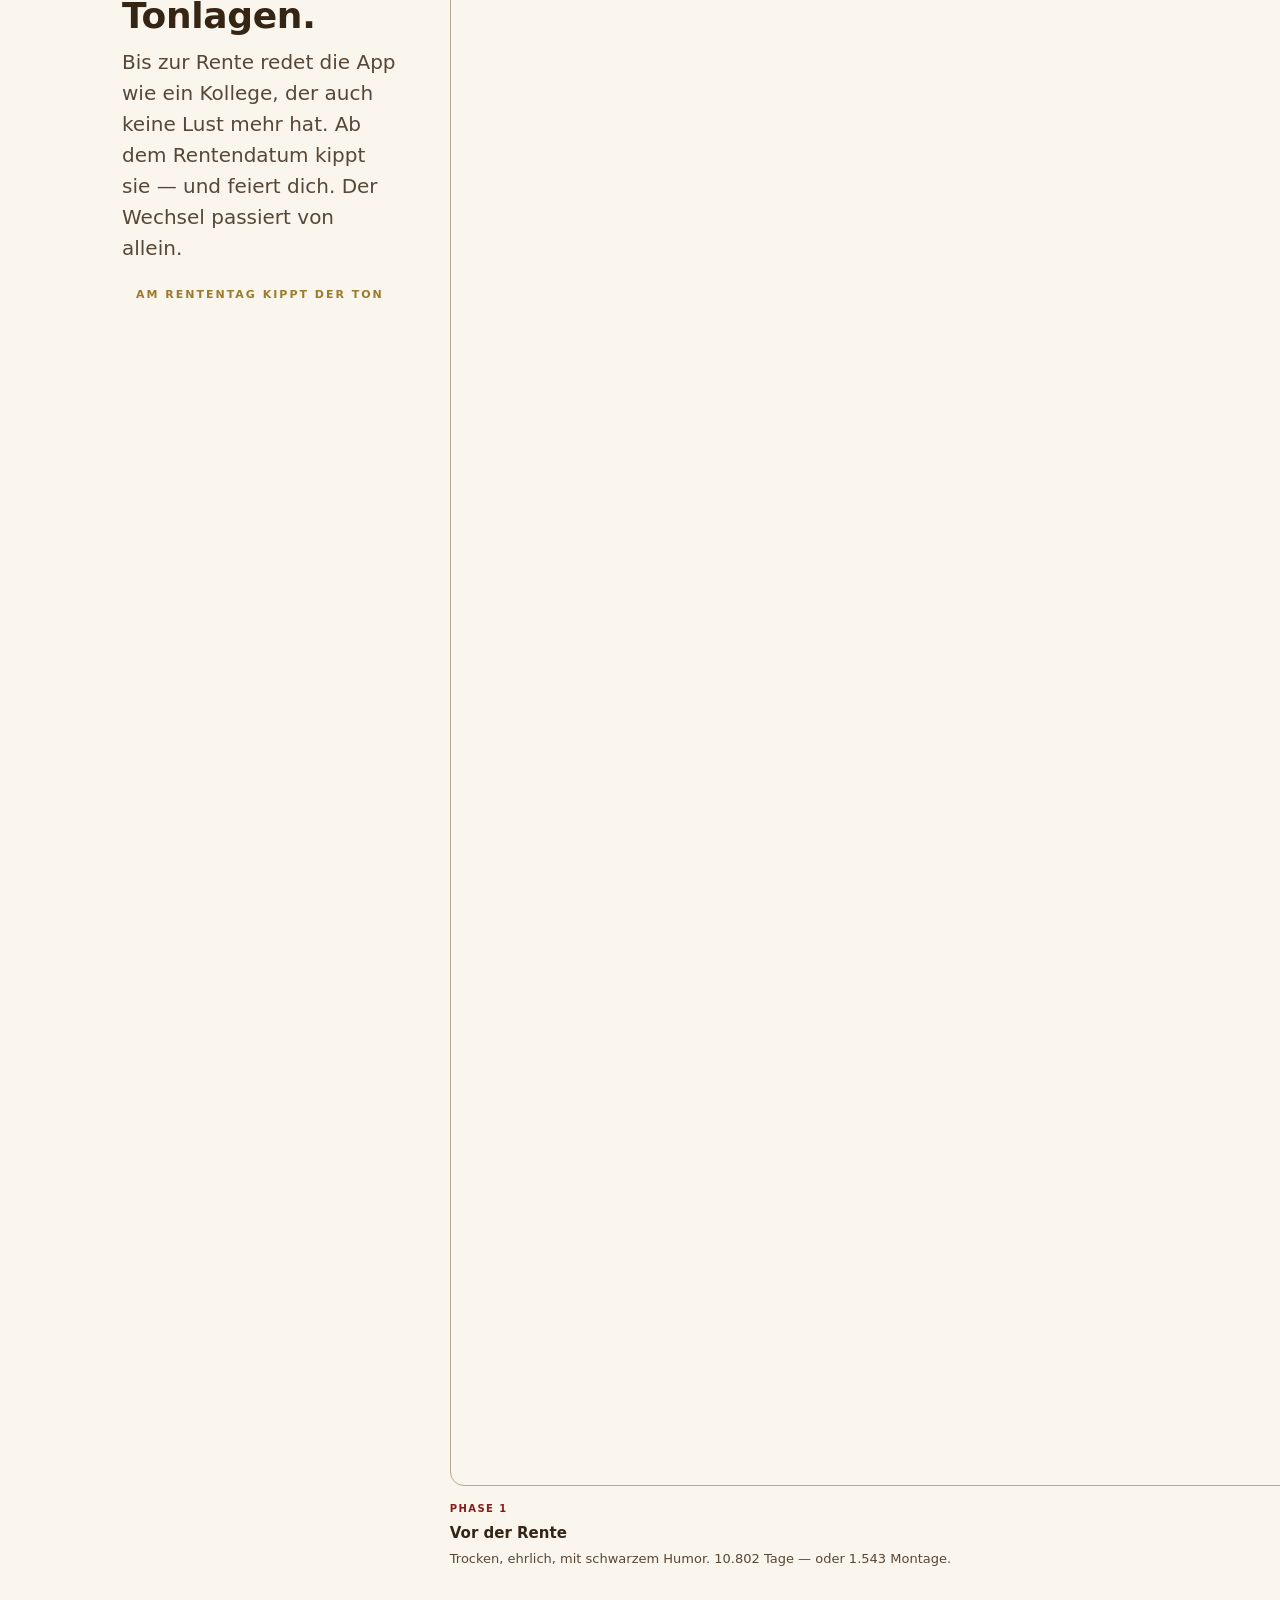
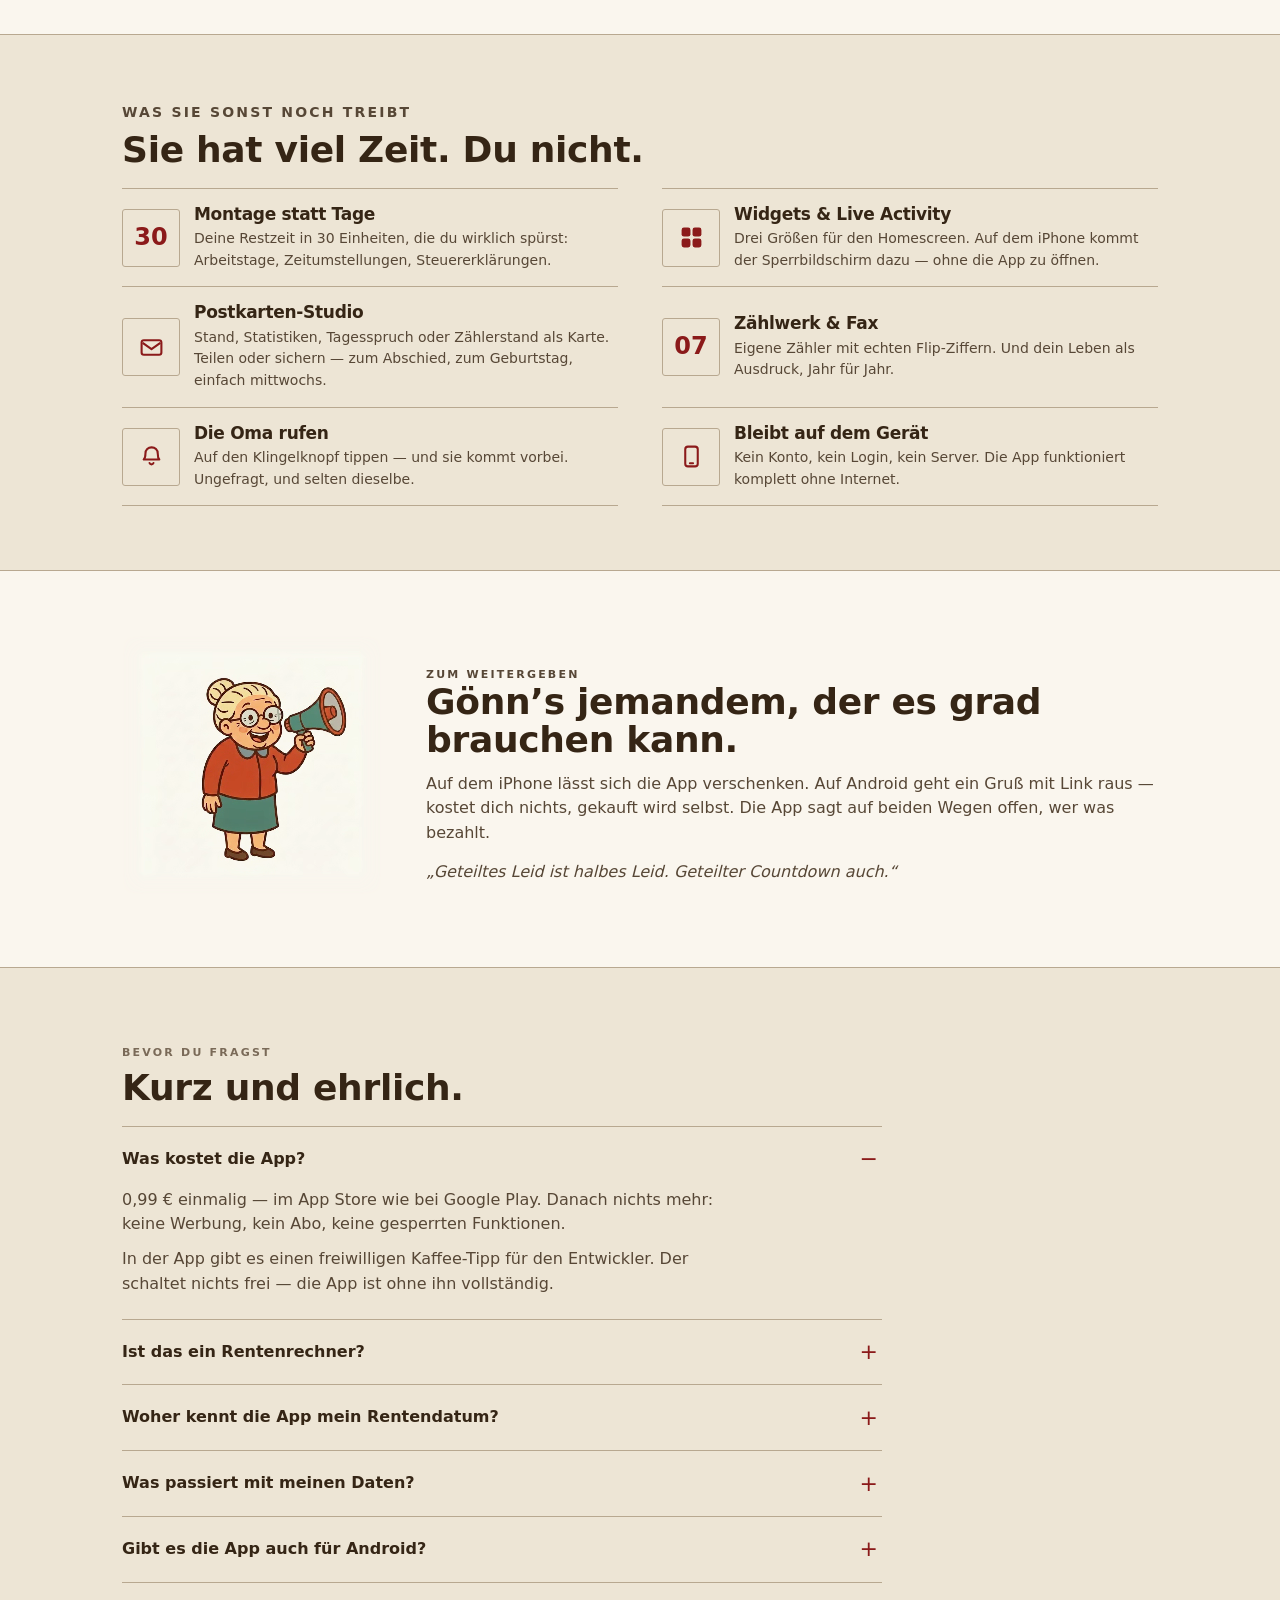
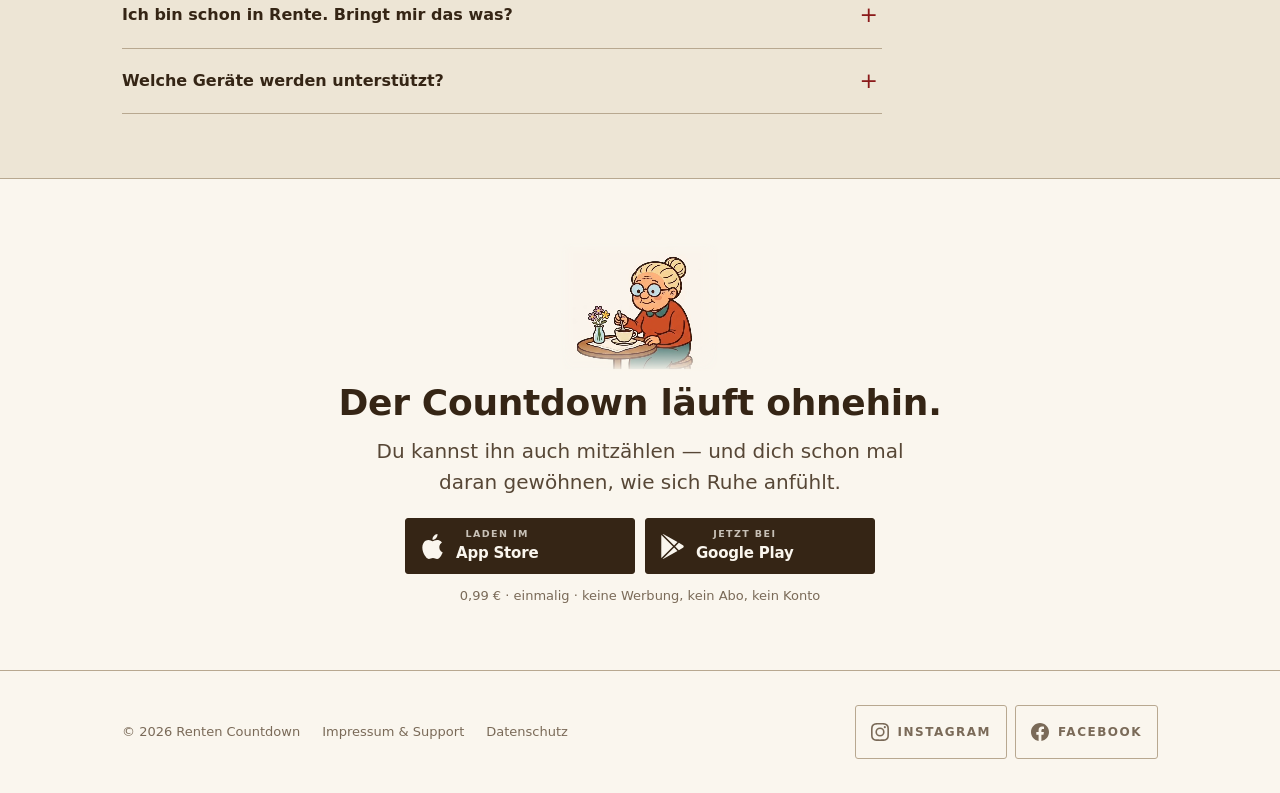
==== commit c808f5e8: "fix(site): drop two claims the product does not back The start page promised a daily Turbo-Oma post " ====
--- a/docs/index.html
+++ b/docs/index.html
@@ -78,7 +78,7 @@
           "Ruhestand-Modus mit Abzeichen ab dem Rentendatum",
           "Homescreen-Widgets, auf dem iPhone zusätzlich Sperrbildschirm und Live Activity",
           "Täglicher Spruch der Turbo-Oma um 12:30 Uhr, abschaltbar",
-          "Postkarten-Studio zum Teilen",
+          "Postkarten-Studio: Stand, Statistiken, Tagesspruch oder Zählerstand als Karte zum Teilen oder Sichern",
           "Zählwerk: eigene Zähler mit Flip-Ziffern",
           "Fax: das eigene Leben als Jahresübersicht",
           "Die Turbo-Oma auf Zuruf holen",
@@ -455,8 +455,10 @@
       .rail-hint { display: none; }
     }
 
-    /* Der Spruch-Nachschub lebt auf Instagram — der Verweis steht deshalb
-       direkt bei den Sprüchen, nicht nur als Glyphe im Fuß. */
+    /* Der Verweis steht direkt bei den Sprüchen, weil die Oma dort ihre Stimme
+       hat — nicht nur als Glyphe im Fuß. Was auf dem Kanal wann erscheint,
+       sagt die Seite bewusst nicht: eine Frequenz-Zusage wäre ein Versprechen,
+       das der Kanal einhalten müsste. */
     .oma-follow {
       display: inline-flex; align-items: center; gap: 10px;
       min-height: 54px; /* kMinTapTarget */
@@ -555,6 +557,17 @@
     @media (min-width: 861px) {
       .gift-grid { grid-template-columns: 260px 1fr; gap: 44px; }
       .gift-art { max-width: 260px; }
+    }
+    /* Auf dem Handy stand die Oma als 220-px-Kachel über der Überschrift: links
+       angeschlagen, rechts ein Drittel leere Spalte, und über ihr kein Wort,
+       das sie hielte — sie hing lose im Abschnitt. Hier schließt sie ihn
+       stattdessen ab: mittig unter dem Text, den sie ausruft, und groß genug,
+       dass sie als Bild gemeint wirkt und nicht als übrig gebliebene Kachel.
+       Nur unterhalb des Umbruchs — ab 861 px steht sie neben dem Text, dort
+       geht die Rechnung auf. */
+    @media (max-width: 860px) {
+      .gift-grid { gap: 16px; }
+      .gift-art { order: 2; max-width: 244px; margin: 2px auto 0; }
     }
 
     /* ── Fragen ─────────────────────────────────────────────────────────── */
@@ -731,7 +744,7 @@
         <p class="rail-hint">← wischen für mehr</p>
         <a class="oma-follow" href="https://www.instagram.com/rentencountdown/">
           <svg viewBox="0 0 24 24" fill="currentColor" aria-hidden="true" focusable="false"><path d="M12 2.16c3.2 0 3.58.01 4.85.07 1.17.05 1.8.25 2.23.41.56.22.96.48 1.38.9.42.42.68.82.9 1.38.16.42.36 1.06.41 2.23.06 1.27.07 1.65.07 4.85s-.01 3.58-.07 4.85c-.05 1.17-.25 1.8-.41 2.23-.22.56-.48.96-.9 1.38-.42.42-.82.68-1.38.9-.42.16-1.06.36-2.23.41-1.27.06-1.65.07-4.85.07s-3.58-.01-4.85-.07c-1.17-.05-1.8-.25-2.23-.41-.56-.22-.96-.48-1.38-.9-.42-.42-.68-.82-.9-1.38-.16-.42-.36-1.06-.41-2.23-.06-1.27-.07-1.65-.07-4.85s.01-3.58.07-4.85c.05-1.17.25-1.8.41-2.23.22-.56.48-.96.9-1.38.42-.42.82-.68 1.38-.9.42-.16 1.06-.36 2.23-.41 1.27-.06 1.65-.07 4.85-.07M12 0C8.74 0 8.33.01 7.05.07 5.78.13 4.9.33 4.14.63c-.79.3-1.46.72-2.13 1.38C1.35 2.68.93 3.35.63 4.14.33 4.9.13 5.78.07 7.05.01 8.33 0 8.74 0 12s.01 3.67.07 4.95c.06 1.27.26 2.15.56 2.91.3.79.72 1.46 1.38 2.13.67.66 1.34 1.08 2.13 1.38.76.3 1.64.5 2.91.56C8.33 23.99 8.74 24 12 24s3.67-.01 4.95-.07c1.27-.06 2.15-.26 2.91-.56.79-.3 1.46-.72 2.13-1.38.66-.67 1.08-1.34 1.38-2.13.3-.76.5-1.64.56-2.91.06-1.28.07-1.69.07-4.95s-.01-3.67-.07-4.95c-.06-1.27-.26-2.15-.56-2.91-.3-.79-.72-1.46-1.38-2.13-.67-.66-1.34-1.08-2.13-1.38-.76-.3-1.64-.5-2.91-.56C15.67.01 15.26 0 12 0z"/><path d="M12 5.84a6.16 6.16 0 1 0 0 12.32 6.16 6.16 0 0 0 0-12.32zM12 16a4 4 0 1 1 0-8 4 4 0 0 1 0 8z"/><circle cx="18.41" cy="5.59" r="1.44"/></svg>
-          Jeden Tag ein Spruch — auf Instagram
+          Die Turbo-Oma auf Instagram
         </a>
       </div>
     </section>
@@ -823,7 +836,7 @@
             <div class="thumb"><span class="glyph"><svg viewBox="0 0 24 24" fill="none" stroke="currentColor" stroke-width="2" stroke-linejoin="round" aria-hidden="true" focusable="false"><rect x="2.5" y="5" width="19" height="14" rx="2.2"/><path d="M3.5 7.5 12 13.5 20.5 7.5"/></svg></span></div>
             <div>
               <h3>Postkarten-Studio</h3>
-              <p>Deinen Stand als Karte gestalten, sichern oder verschicken. Der Klassiker zum Abschied im Büro.</p>
+              <p>Stand, Statistiken, Tagesspruch oder Zählerstand als Karte. Teilen oder sichern — zum Abschied, zum Geburtstag, einfach mittwochs.</p>
             </div>
           </li>
           <li>
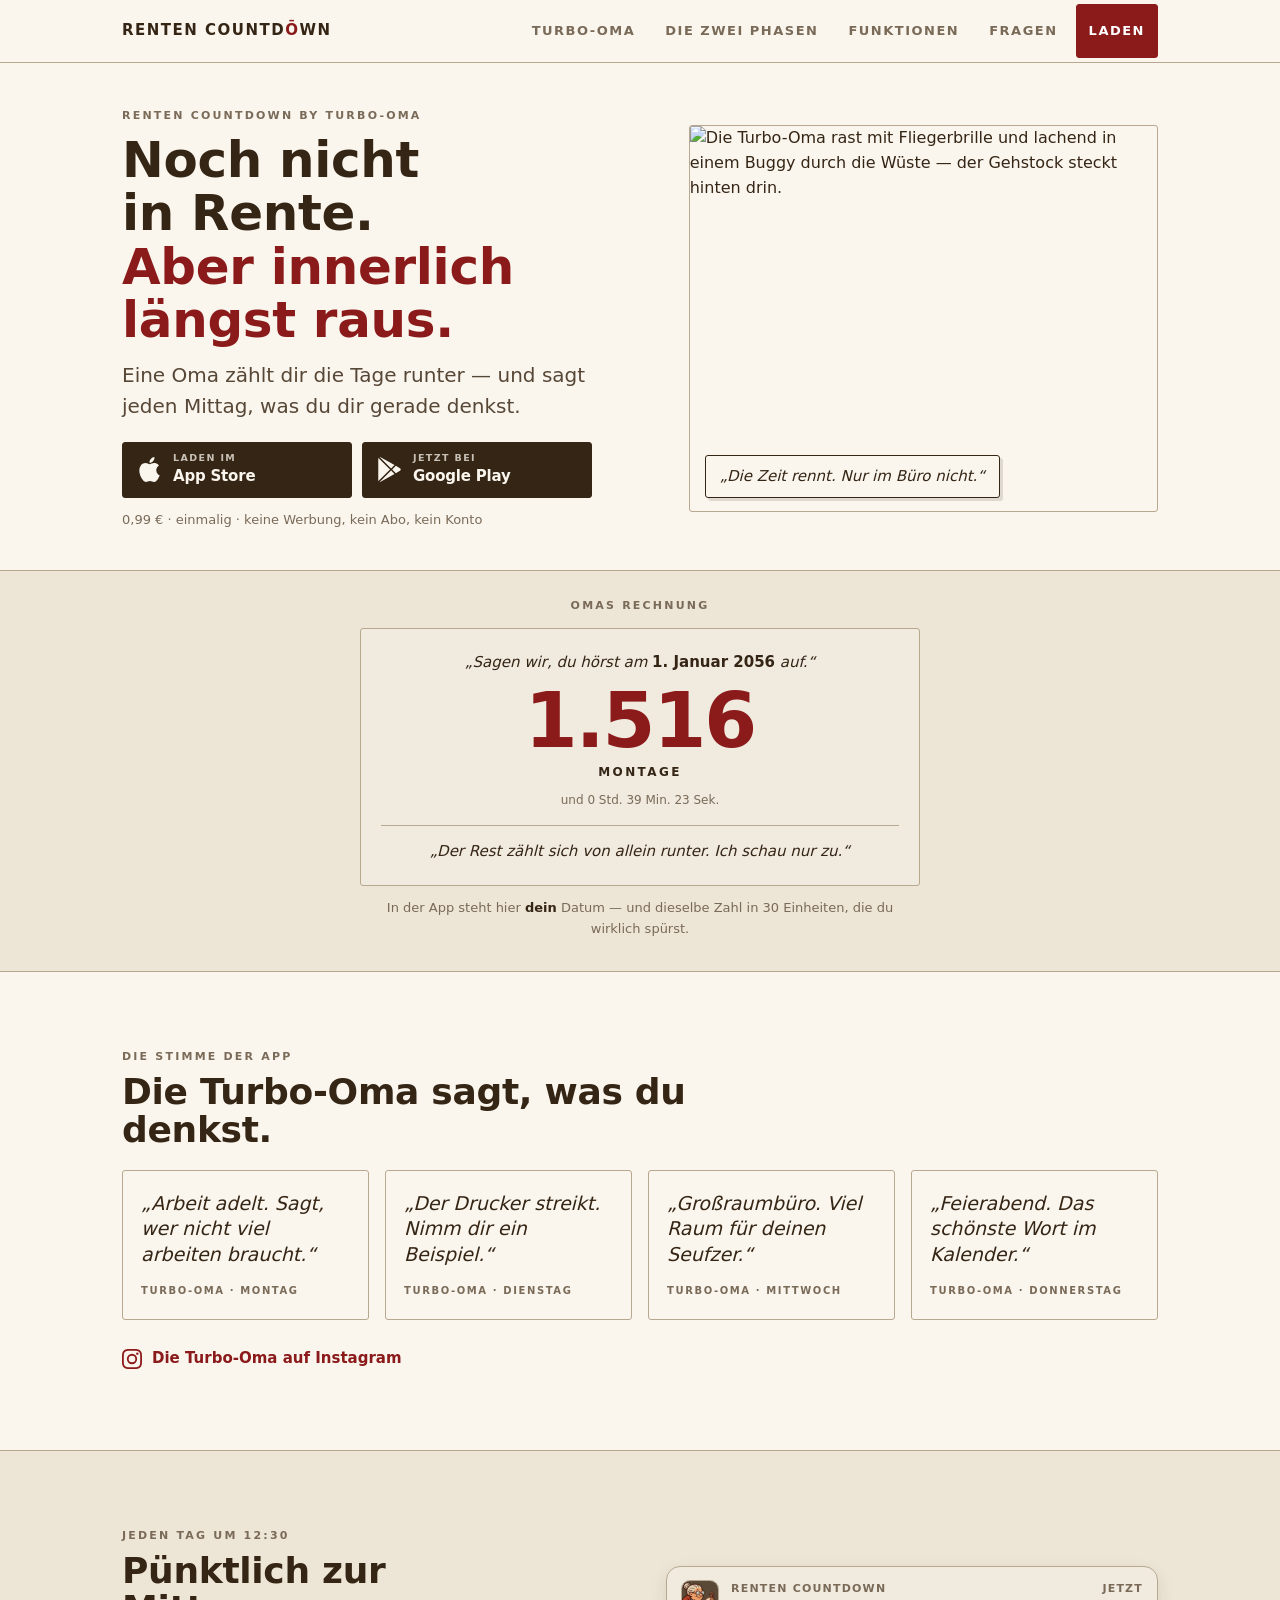
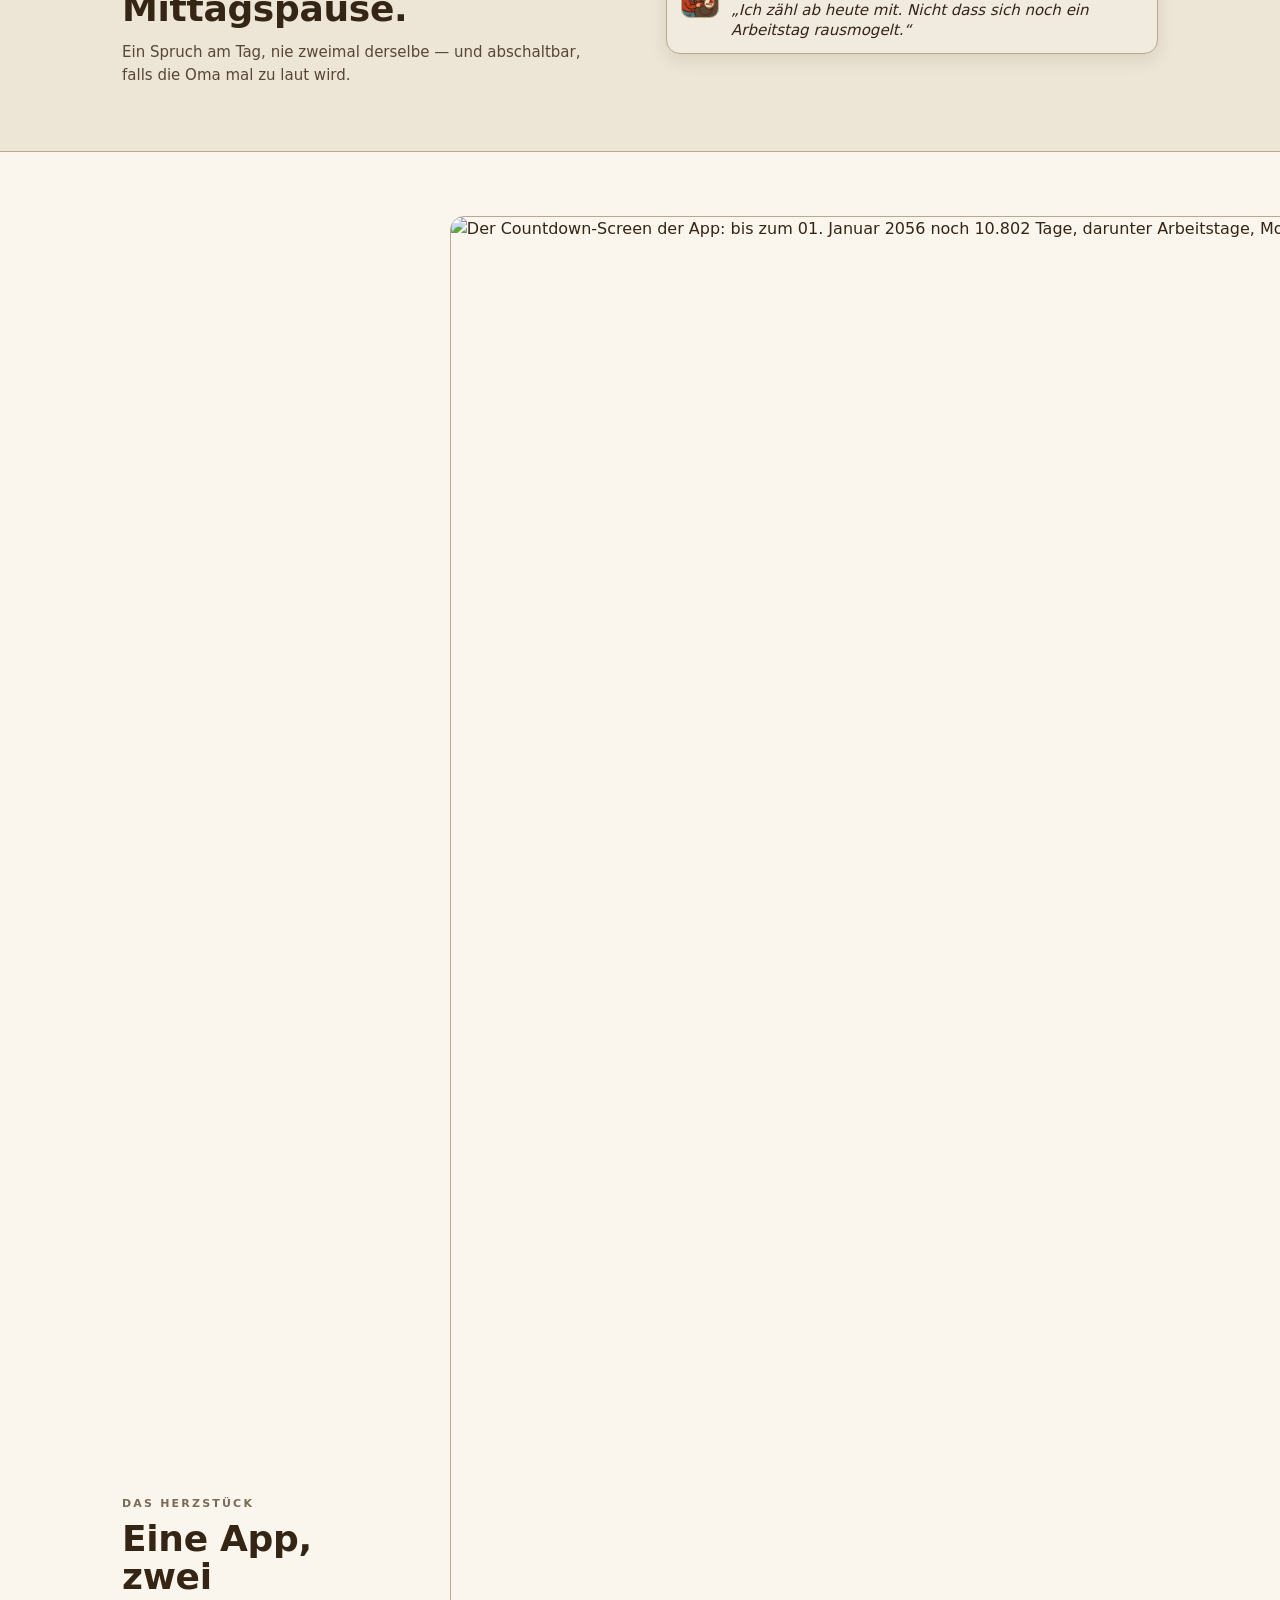
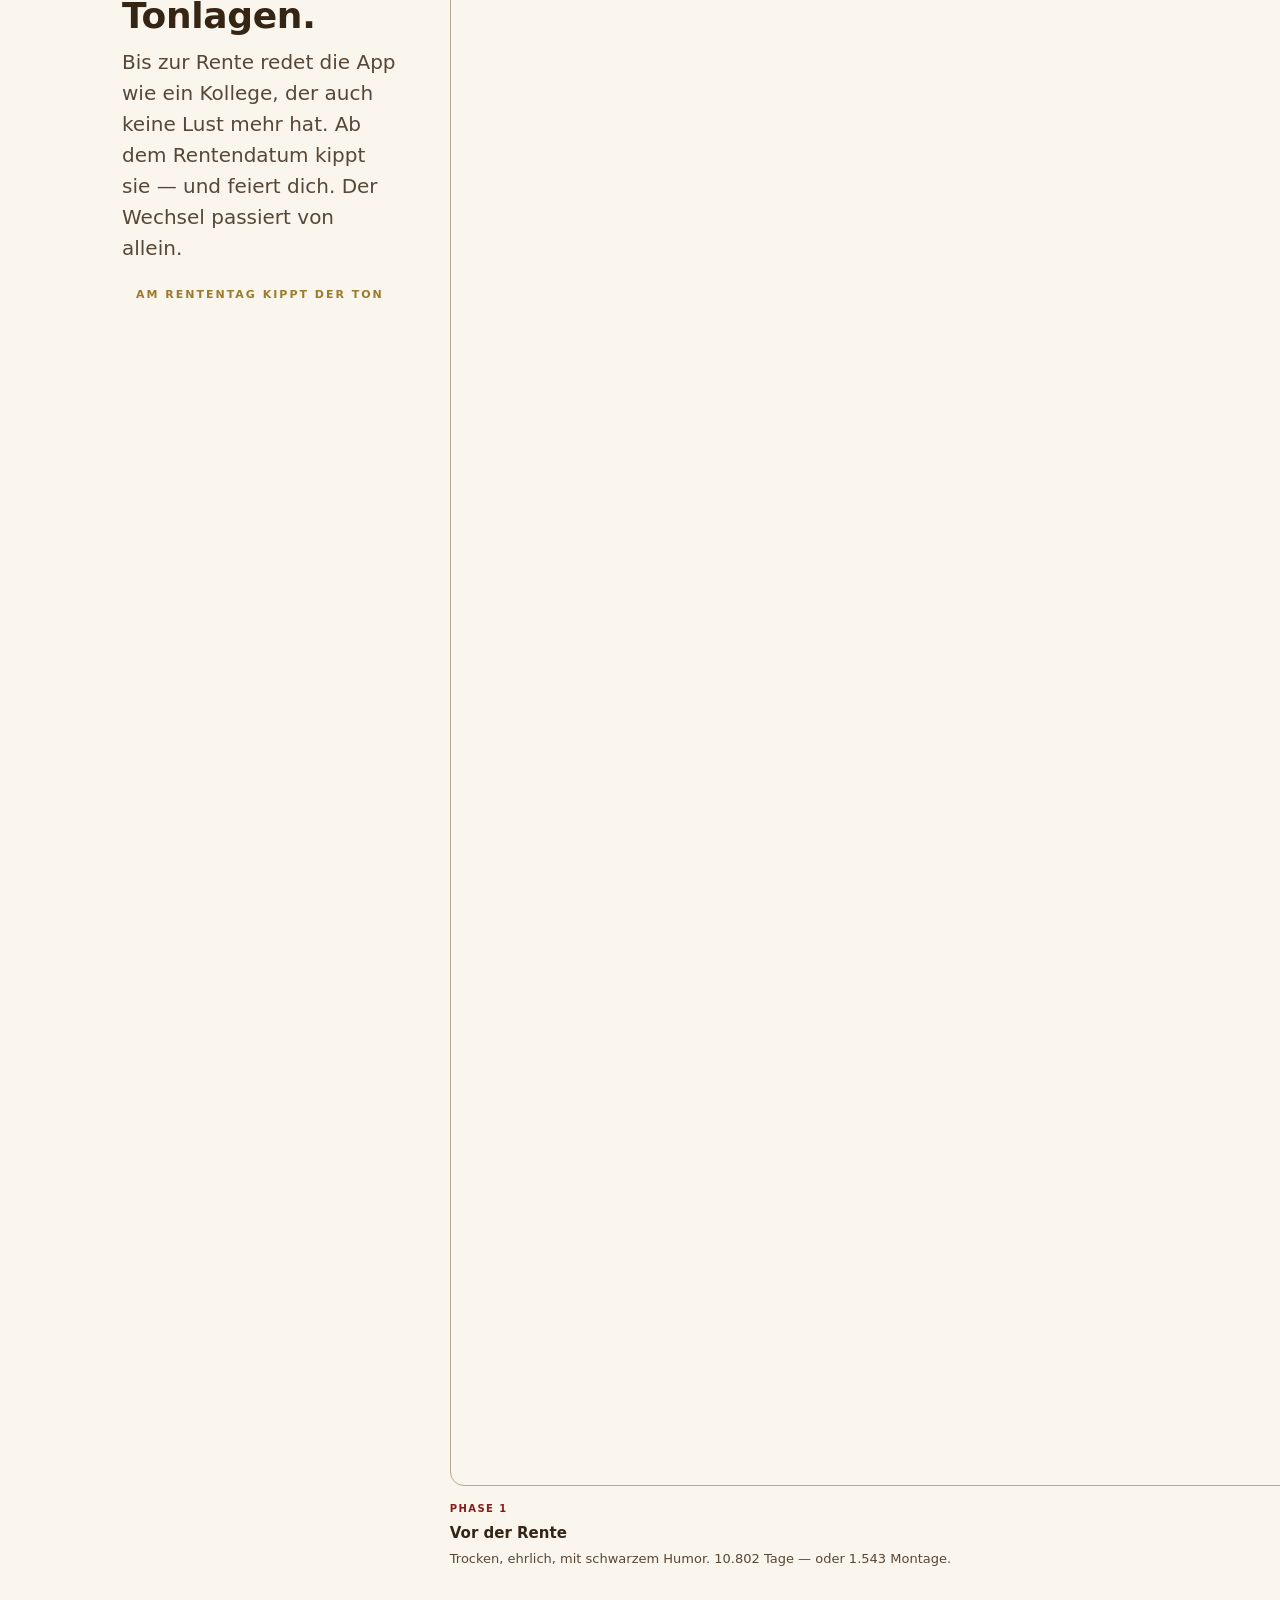
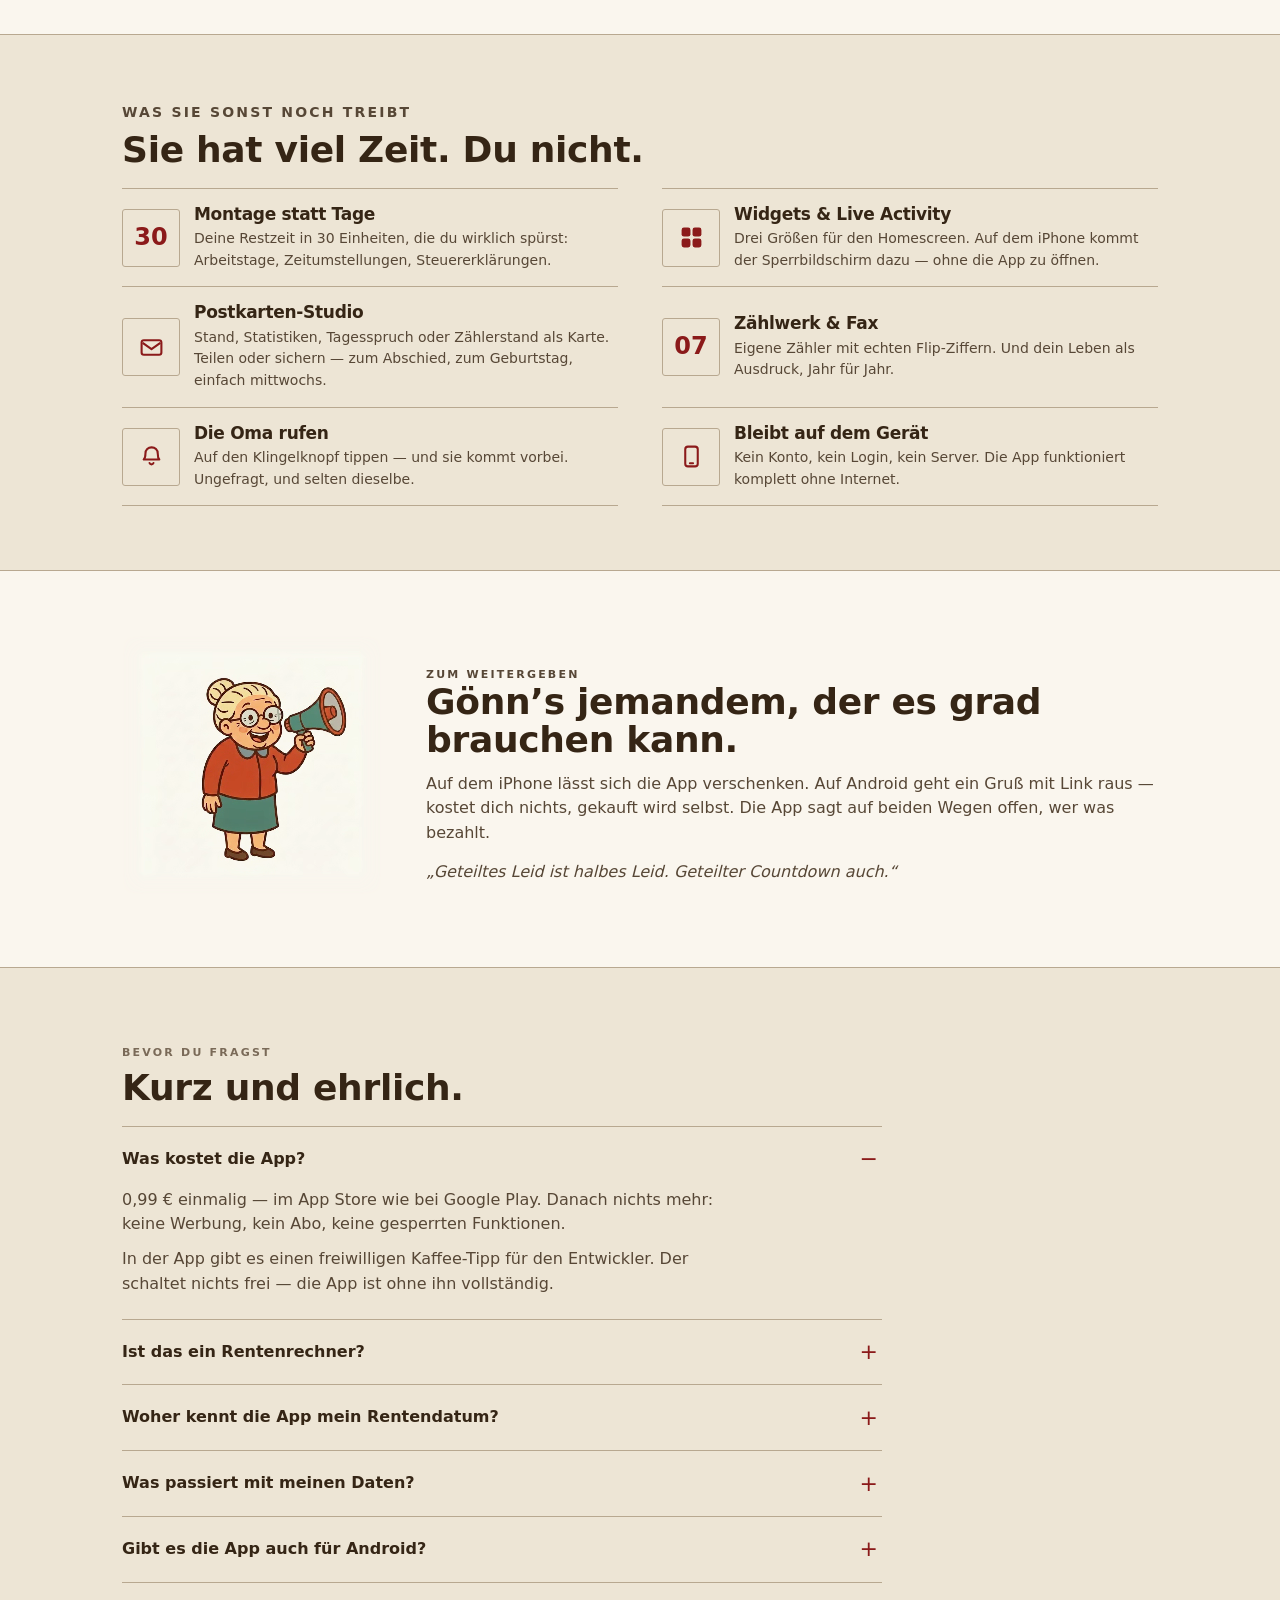
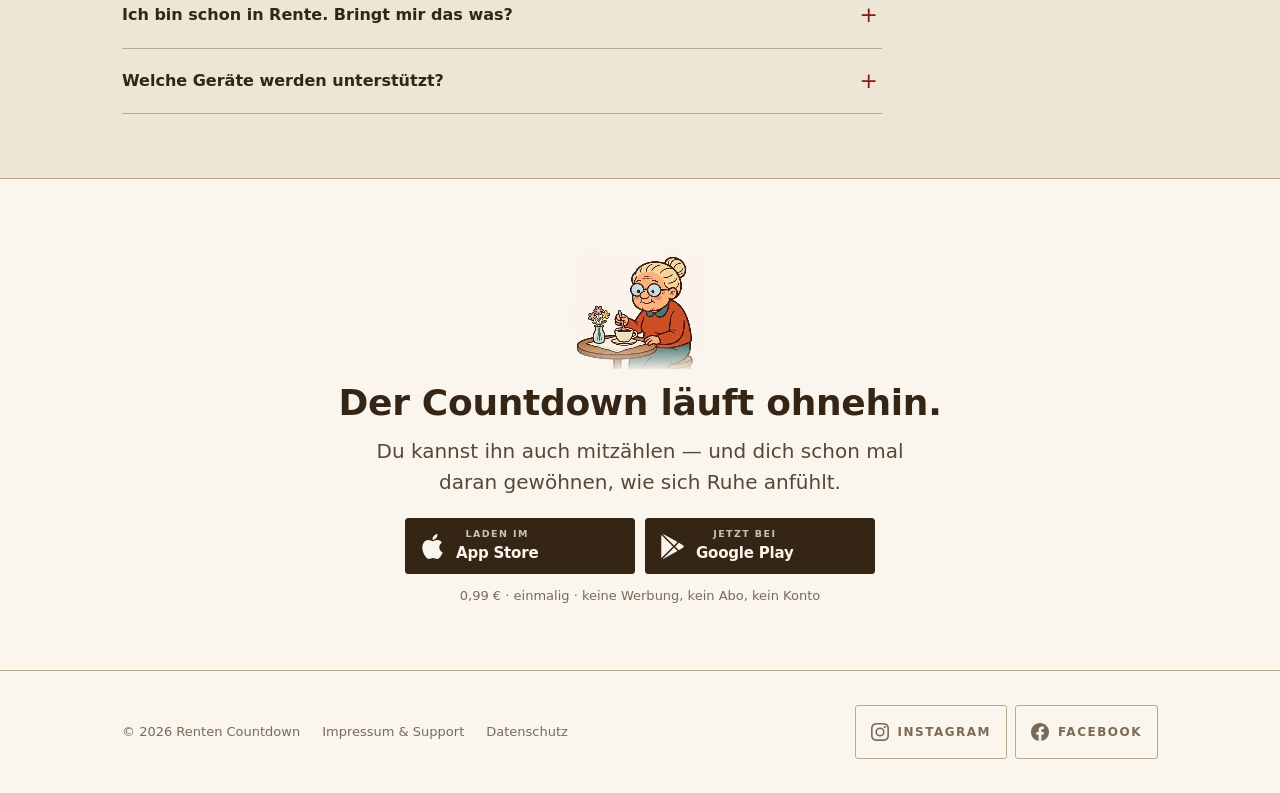
==== commit b656dc68: "fix(site): let the megaphone Oma stand in text, not in empty space Moving her below the copy was not" ====
--- a/docs/index.html
+++ b/docs/index.html
@@ -560,14 +560,27 @@
     }
     /* Auf dem Handy stand die Oma als 220-px-Kachel über der Überschrift: links
        angeschlagen, rechts ein Drittel leere Spalte, und über ihr kein Wort,
-       das sie hielte — sie hing lose im Abschnitt. Hier schließt sie ihn
-       stattdessen ab: mittig unter dem Text, den sie ausruft, und groß genug,
-       dass sie als Bild gemeint wirkt und nicht als übrig gebliebene Kachel.
-       Nur unterhalb des Umbruchs — ab 861 px steht sie neben dem Text, dort
-       geht die Rechnung auf. */
+       das sie hielte — sie hing lose im Abschnitt. Hier schiebt sie sich
+       zwischen den Fließtext und ihren eigenen Satz: mittig, größer, und die
+       Zeile darunter ist das, was sie ins Megafon ruft. Damit steht sie in
+       Text, nicht in Leerraum — ohne Rahmen, den es auf dieser Seite für
+       Illustrationen nicht gibt.
+       `display: contents` löst die Text-Spalte auf, damit ihr Satz als eigenes
+       Rasterkind unter das Bild rutschen kann — sonst müsste er aus dem
+       Markup wandern und stünde auf dem Desktop woanders als heute. Dafür
+       muss `gap` auf 0: die Abstände zwischen den Textzeilen sind ihre
+       eigenen Margins, ein Raster-Gap käme oben drauf und risse Eyebrow und
+       Schlagzeile auseinander.
+       Alles nur unterhalb des Umbruchs — ab 861 px steht sie unverändert
+       links neben dem Text, dort geht die Rechnung auf. */
     @media (max-width: 860px) {
-      .gift-grid { gap: 16px; }
-      .gift-art { order: 2; max-width: 244px; margin: 2px auto 0; }
+      .gift-grid { gap: 0; }
+      .gift-body { display: contents; }
+      .gift-body .eyebrow { order: 1; }
+      .gift-body h2 { order: 2; }
+      .gift-body p { order: 3; }
+      .gift-art { order: 4; max-width: 244px; margin: 6px auto 0; }
+      .gift-body .oma-line { order: 5; margin-top: 0; text-align: center; }
     }
 
     /* ── Fragen ─────────────────────────────────────────────────────────── */
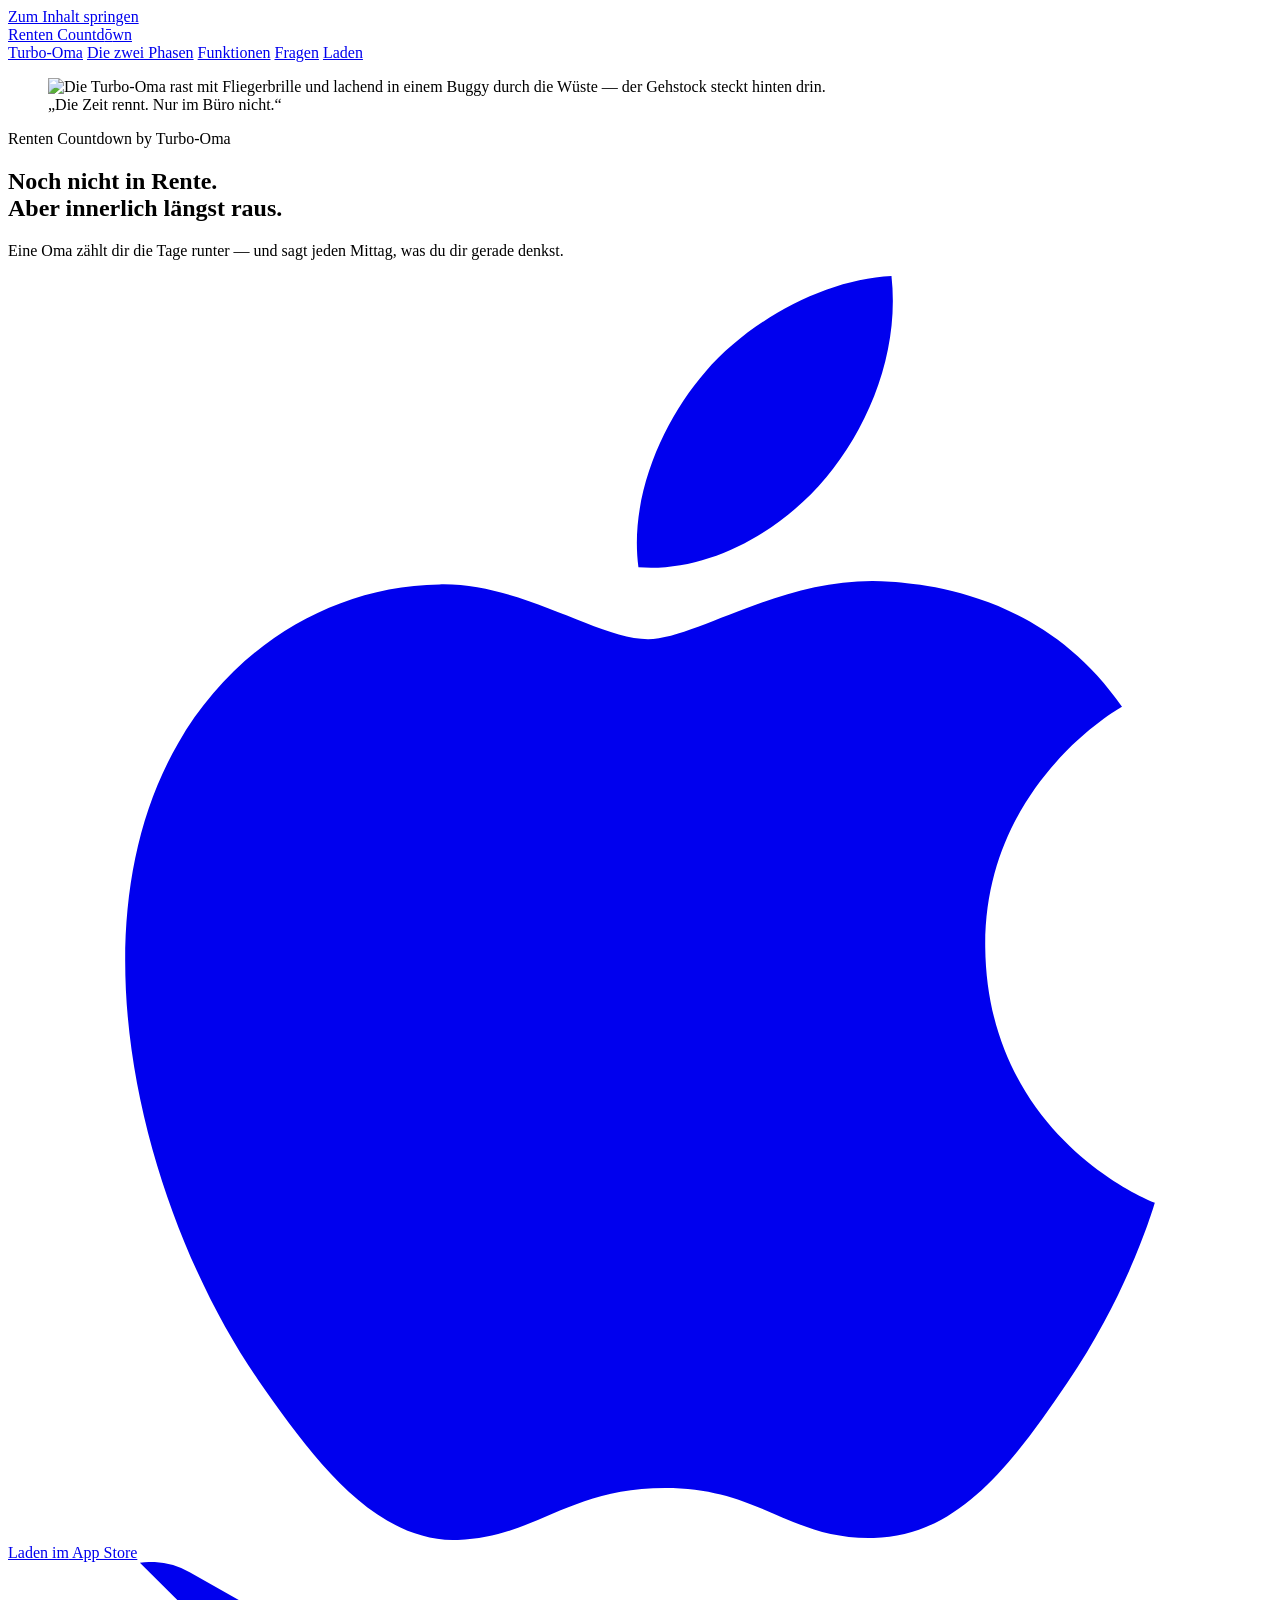
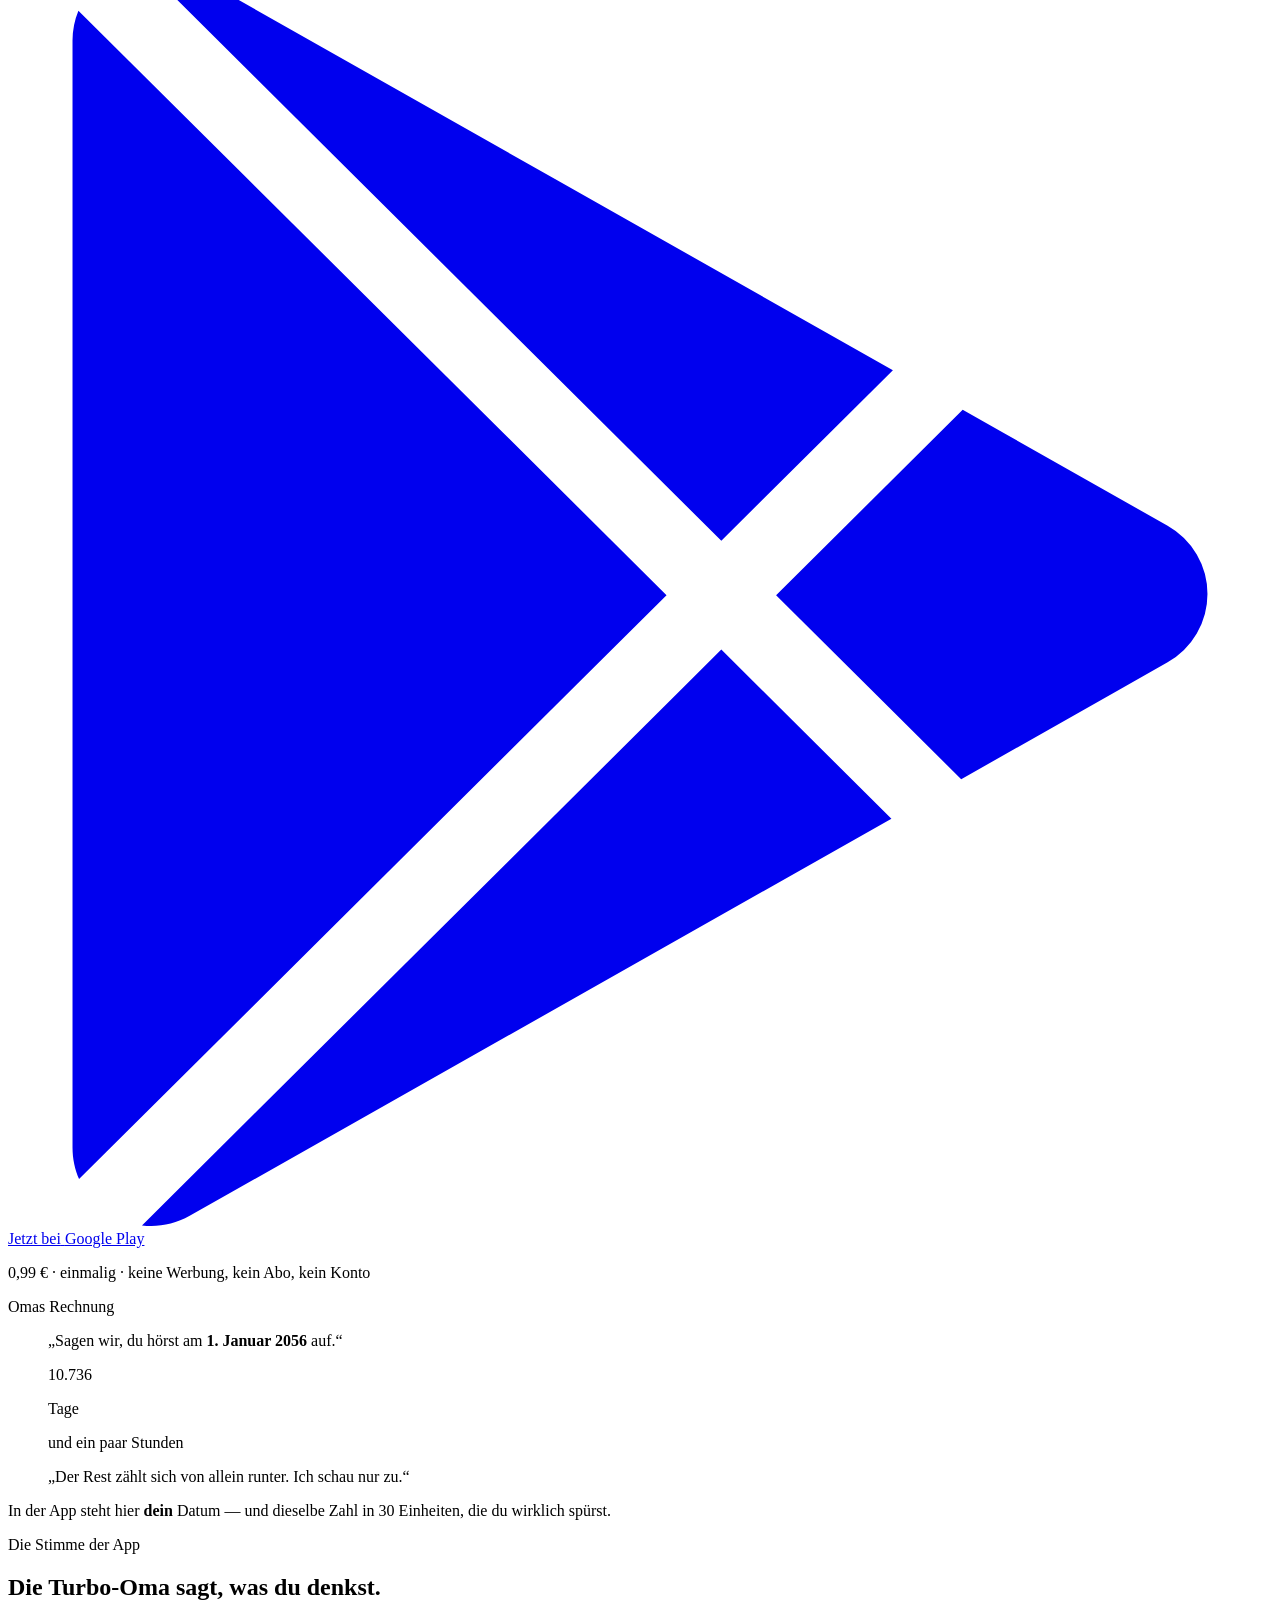
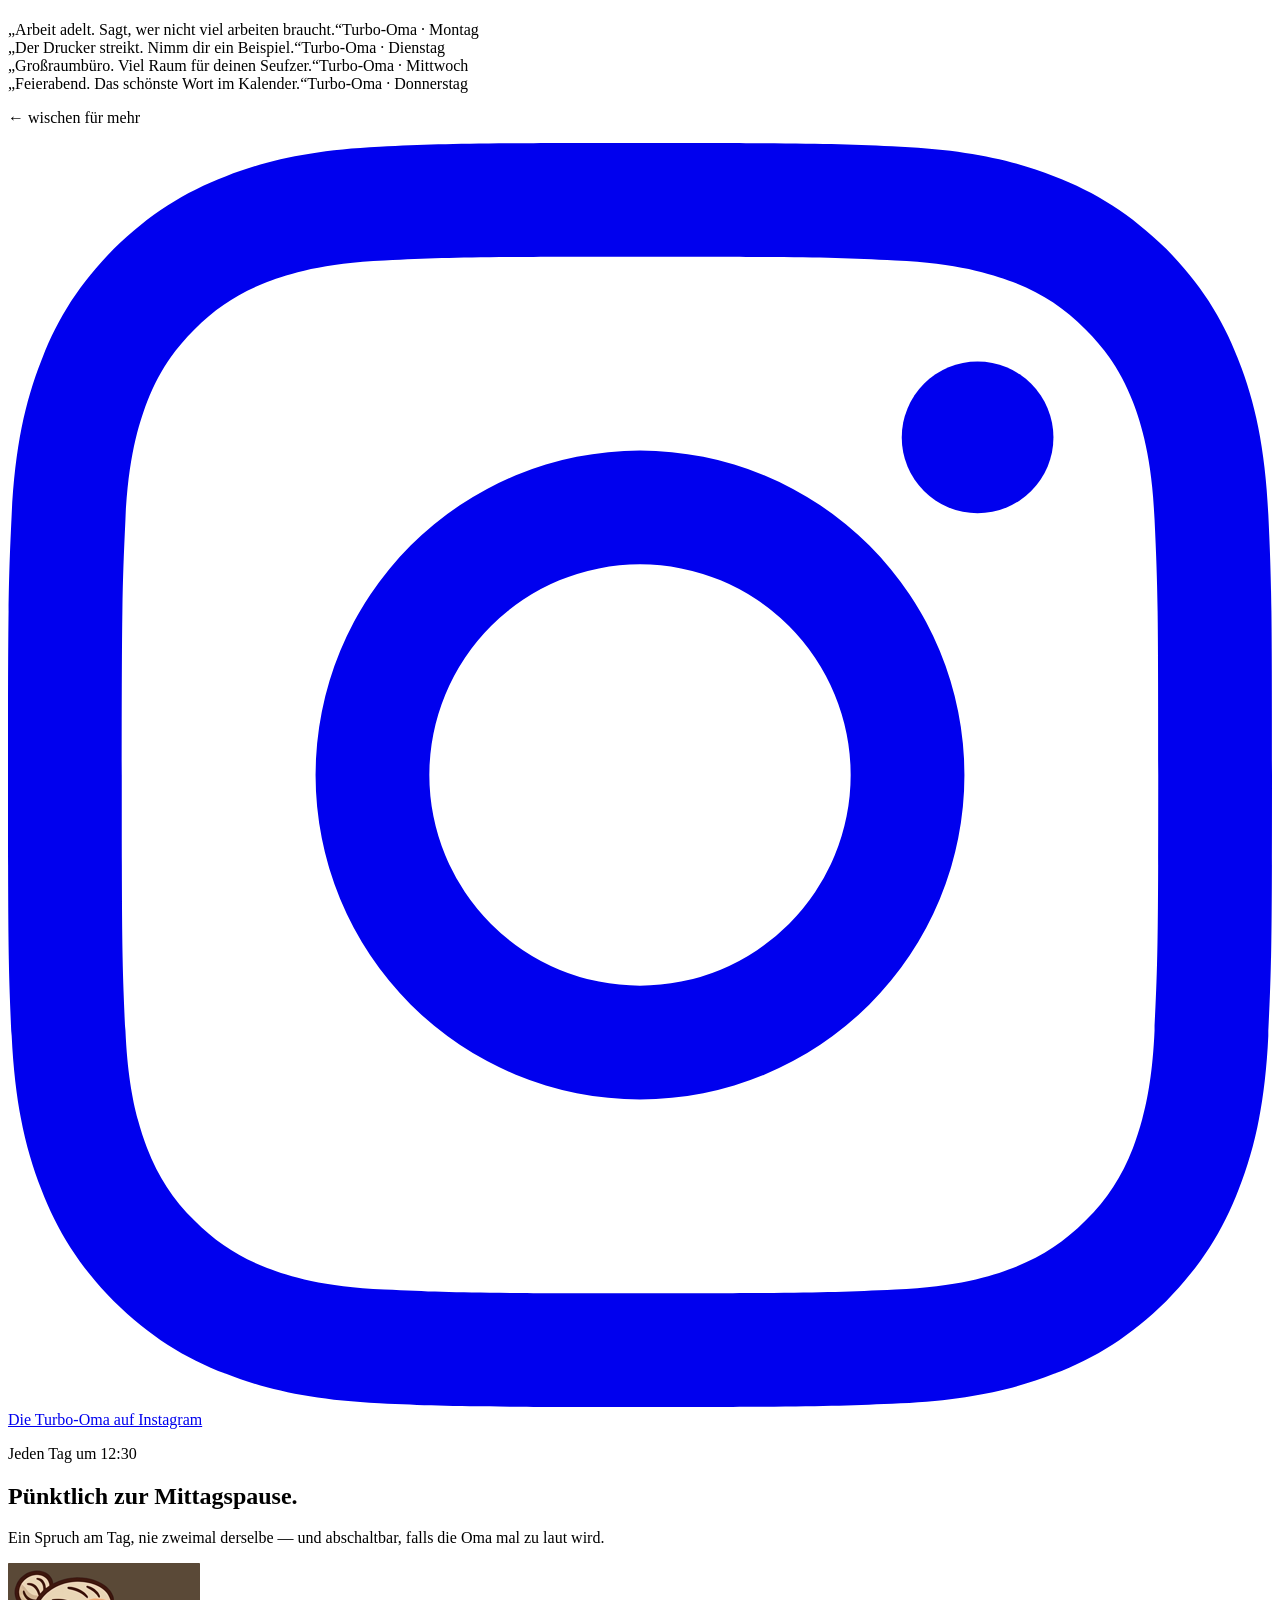
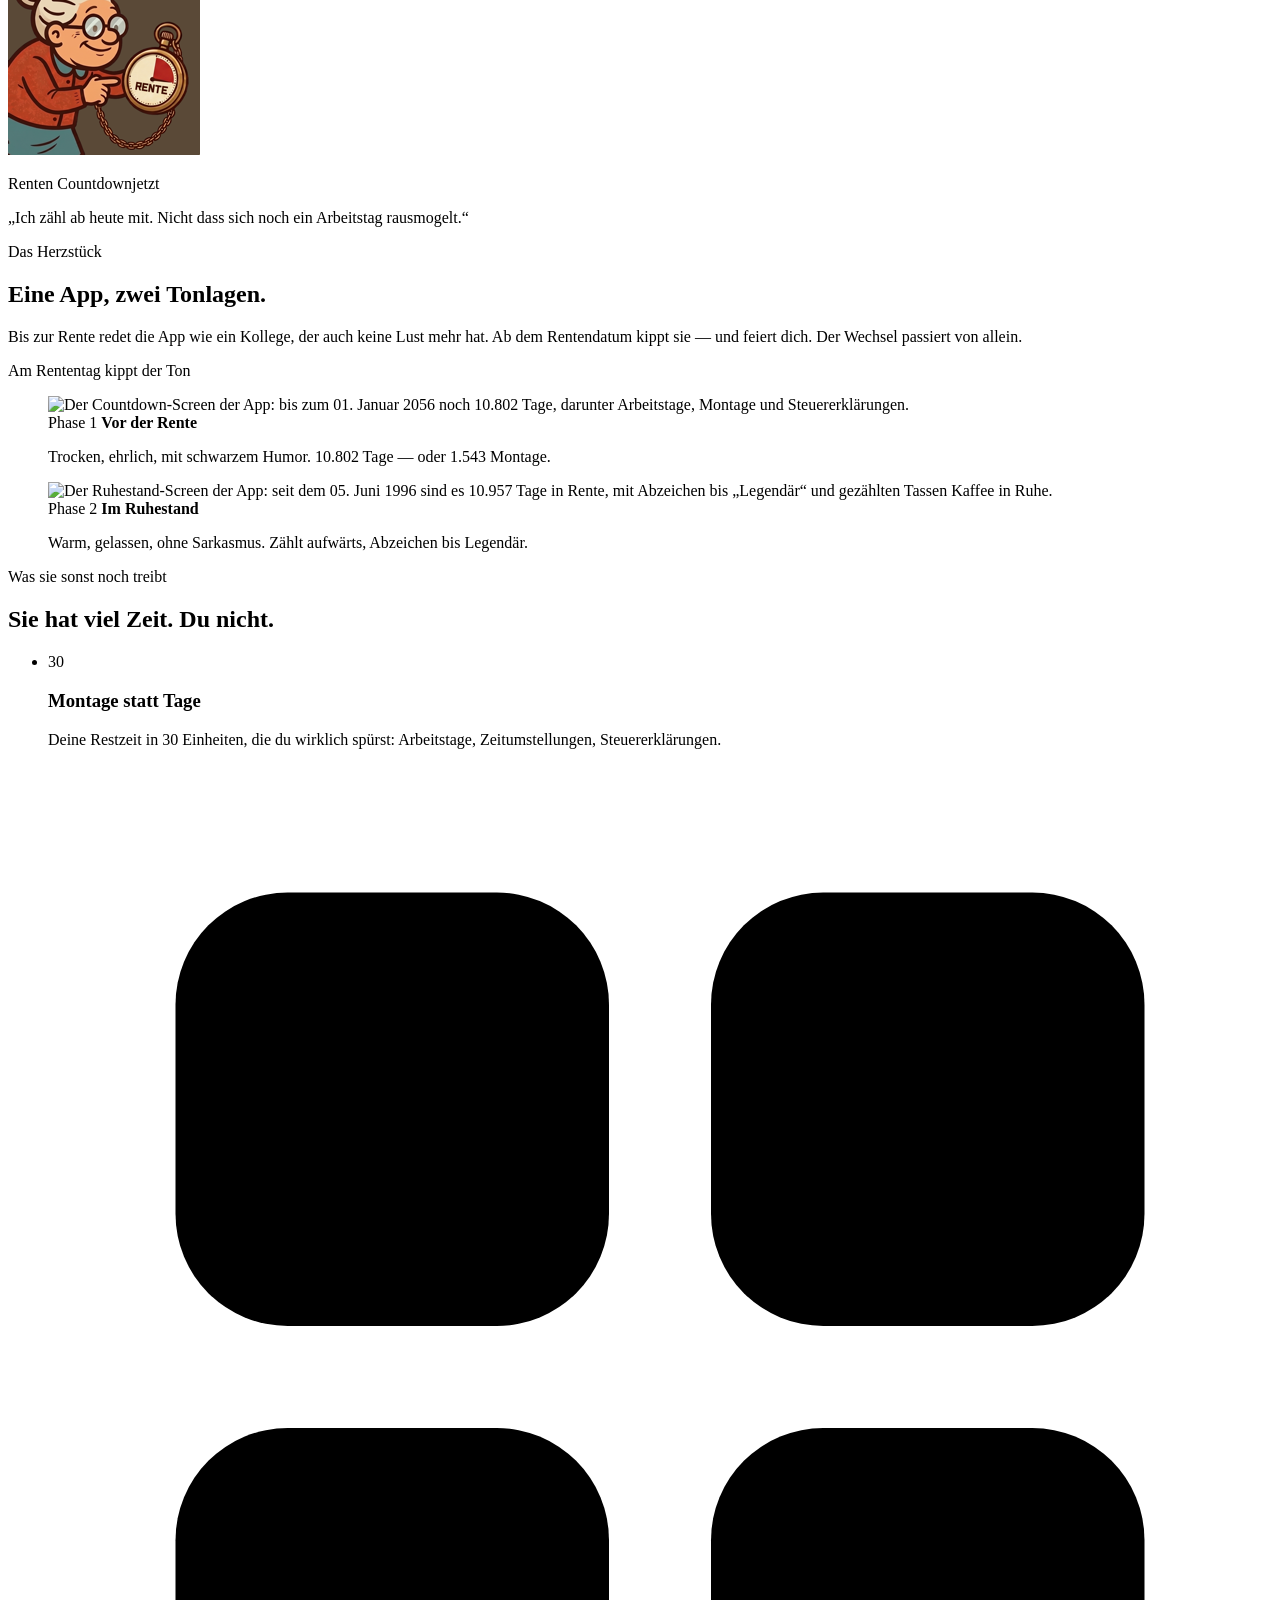
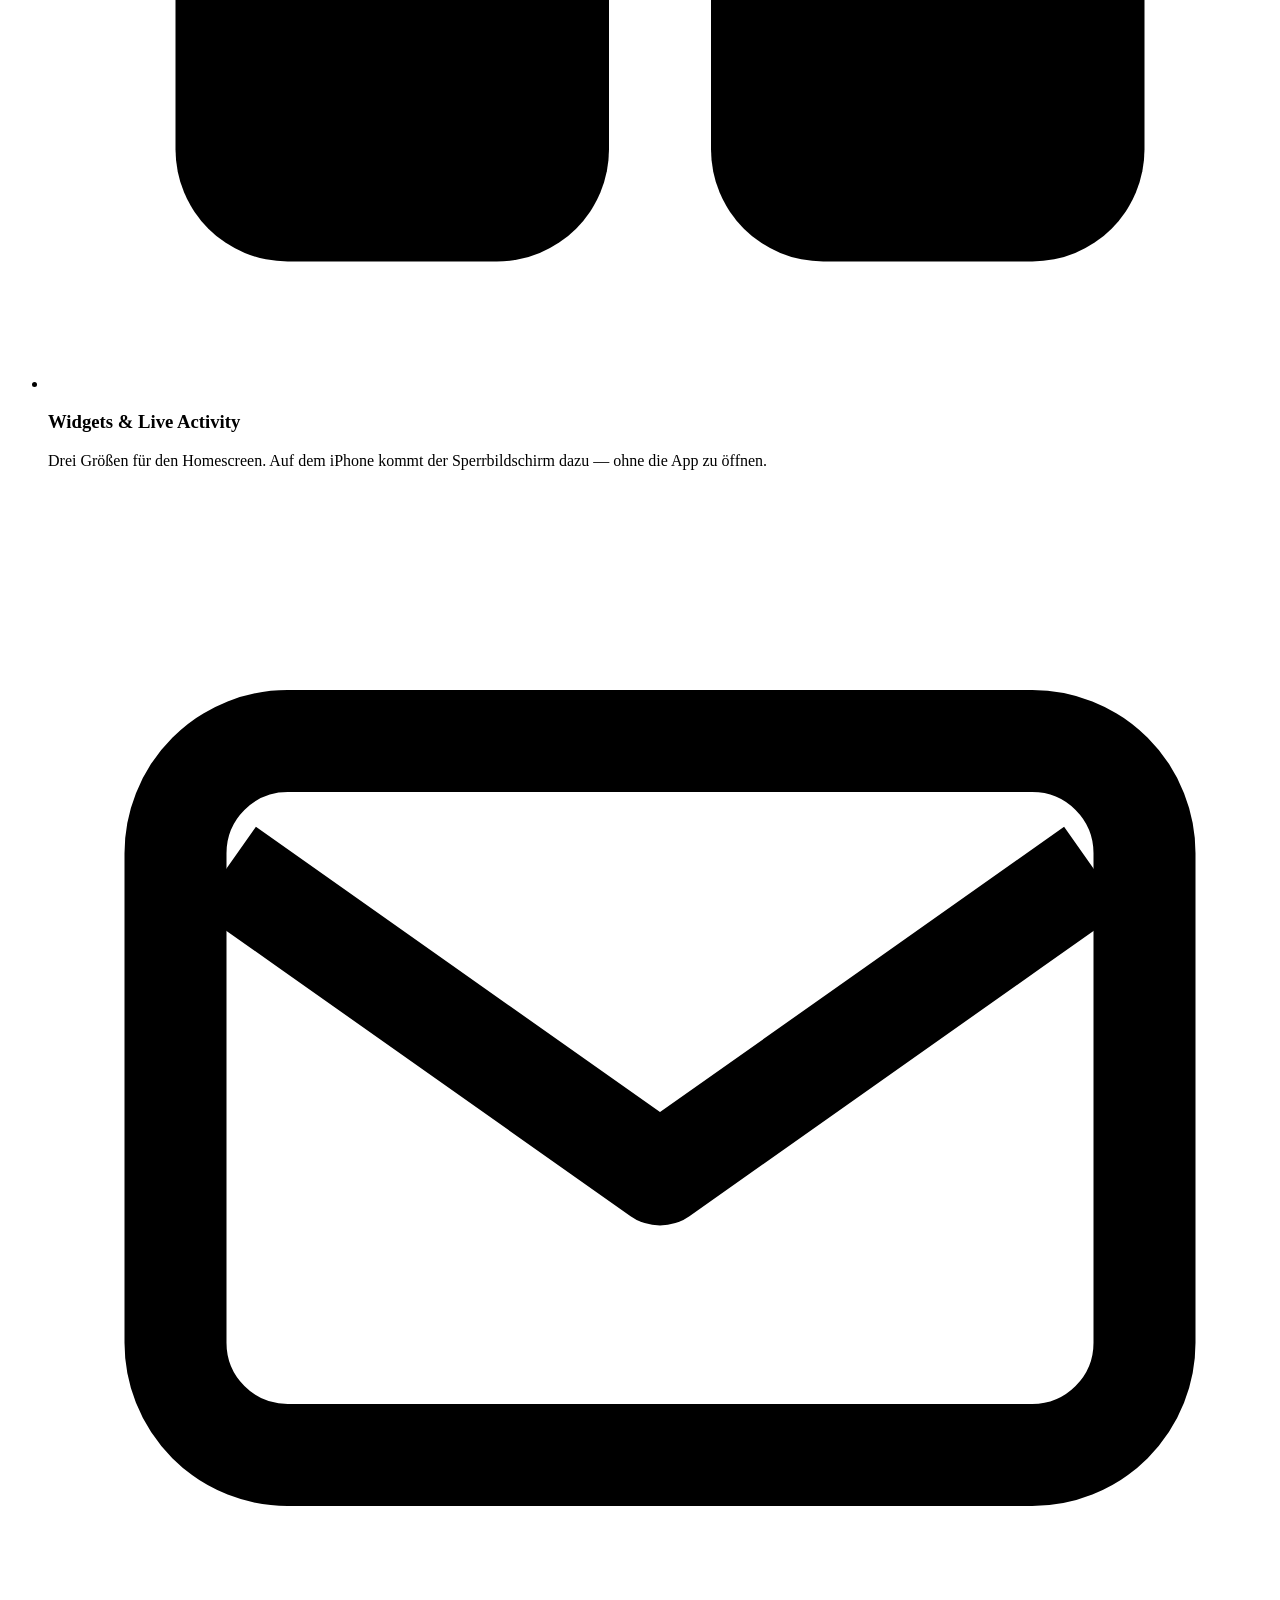
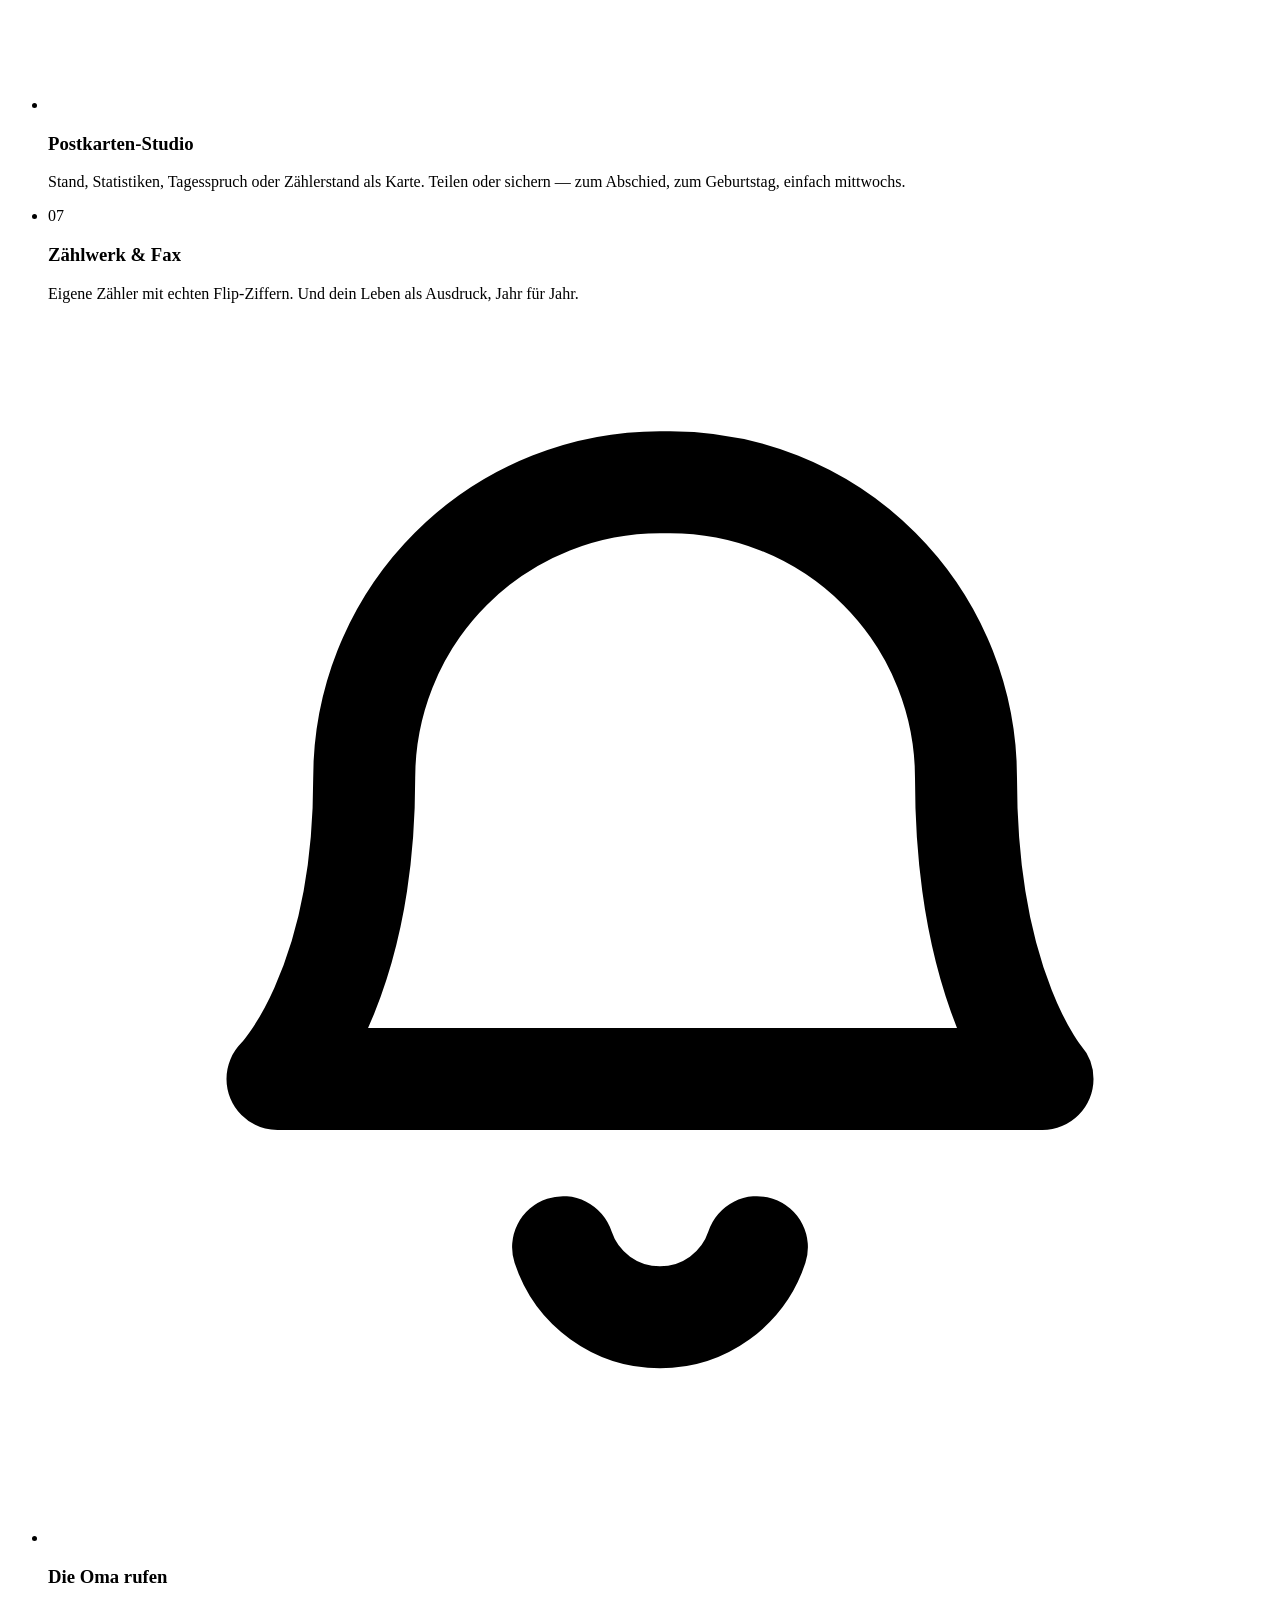
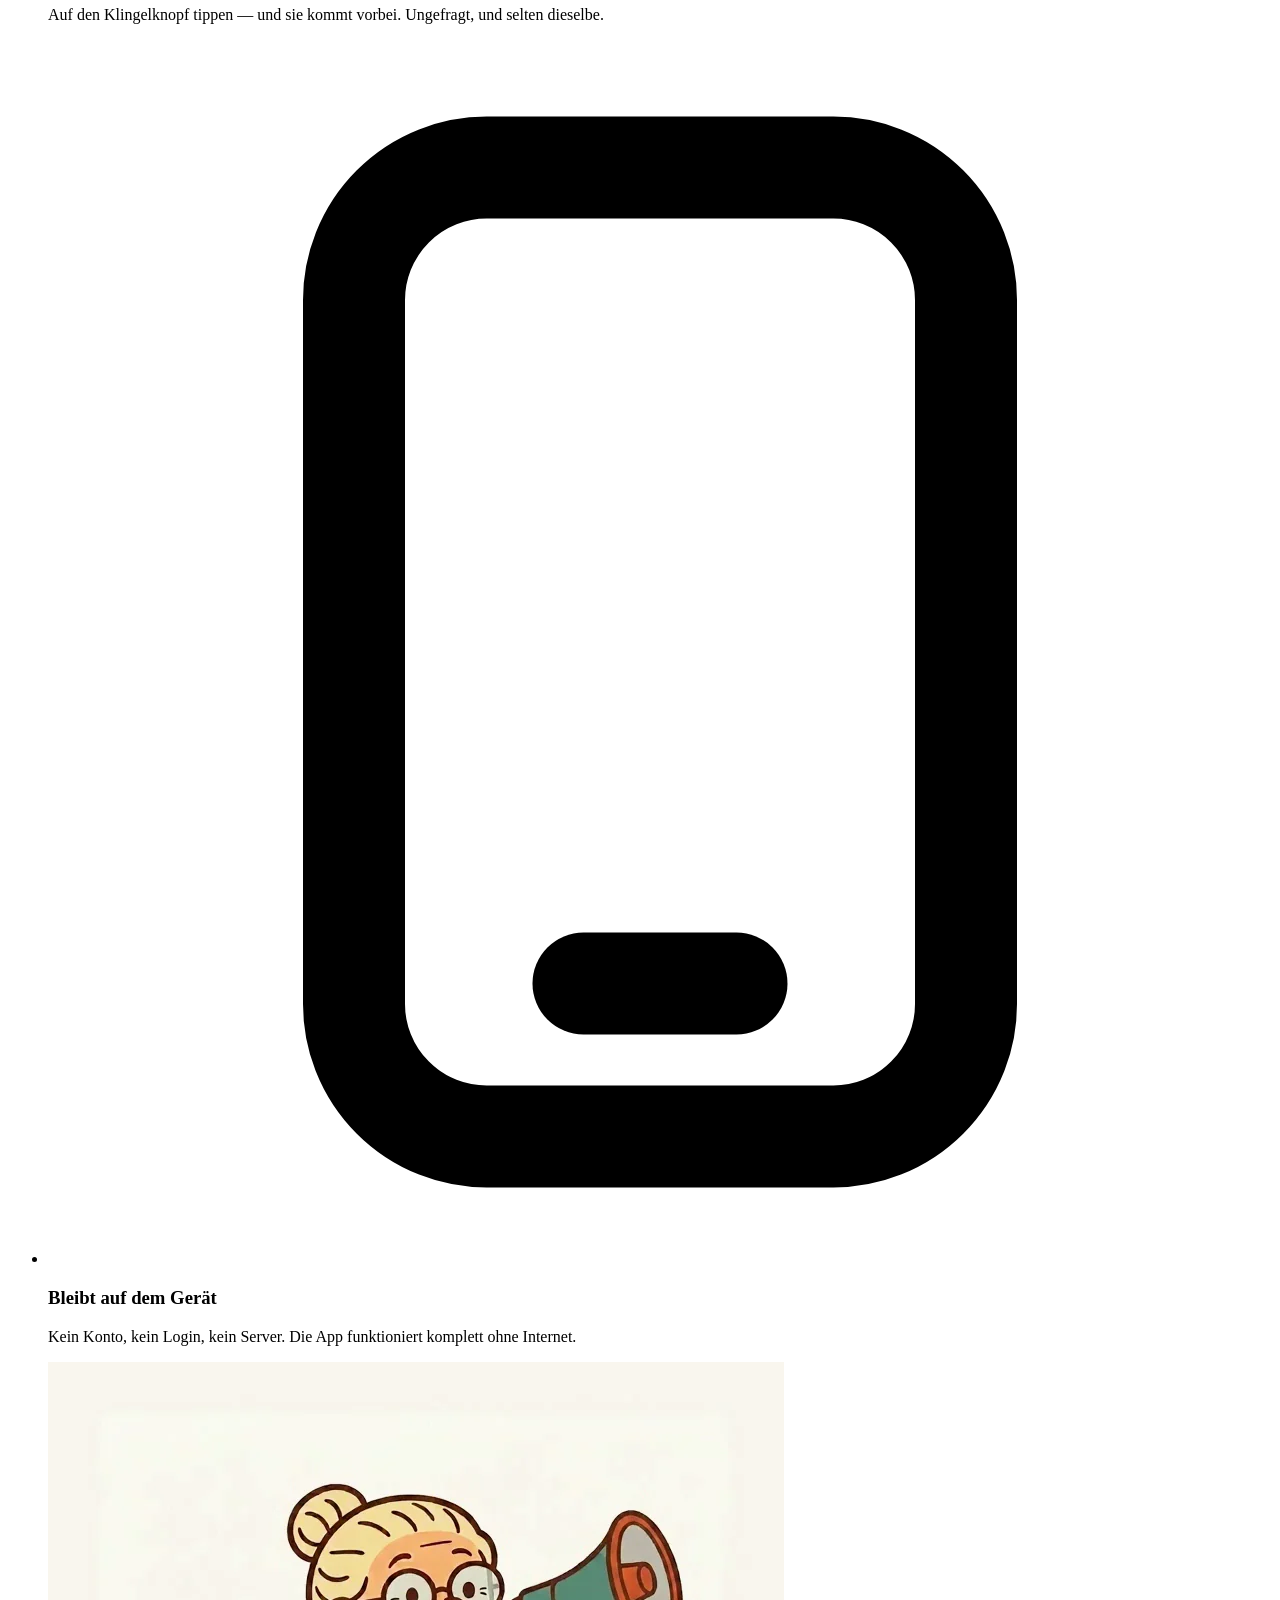
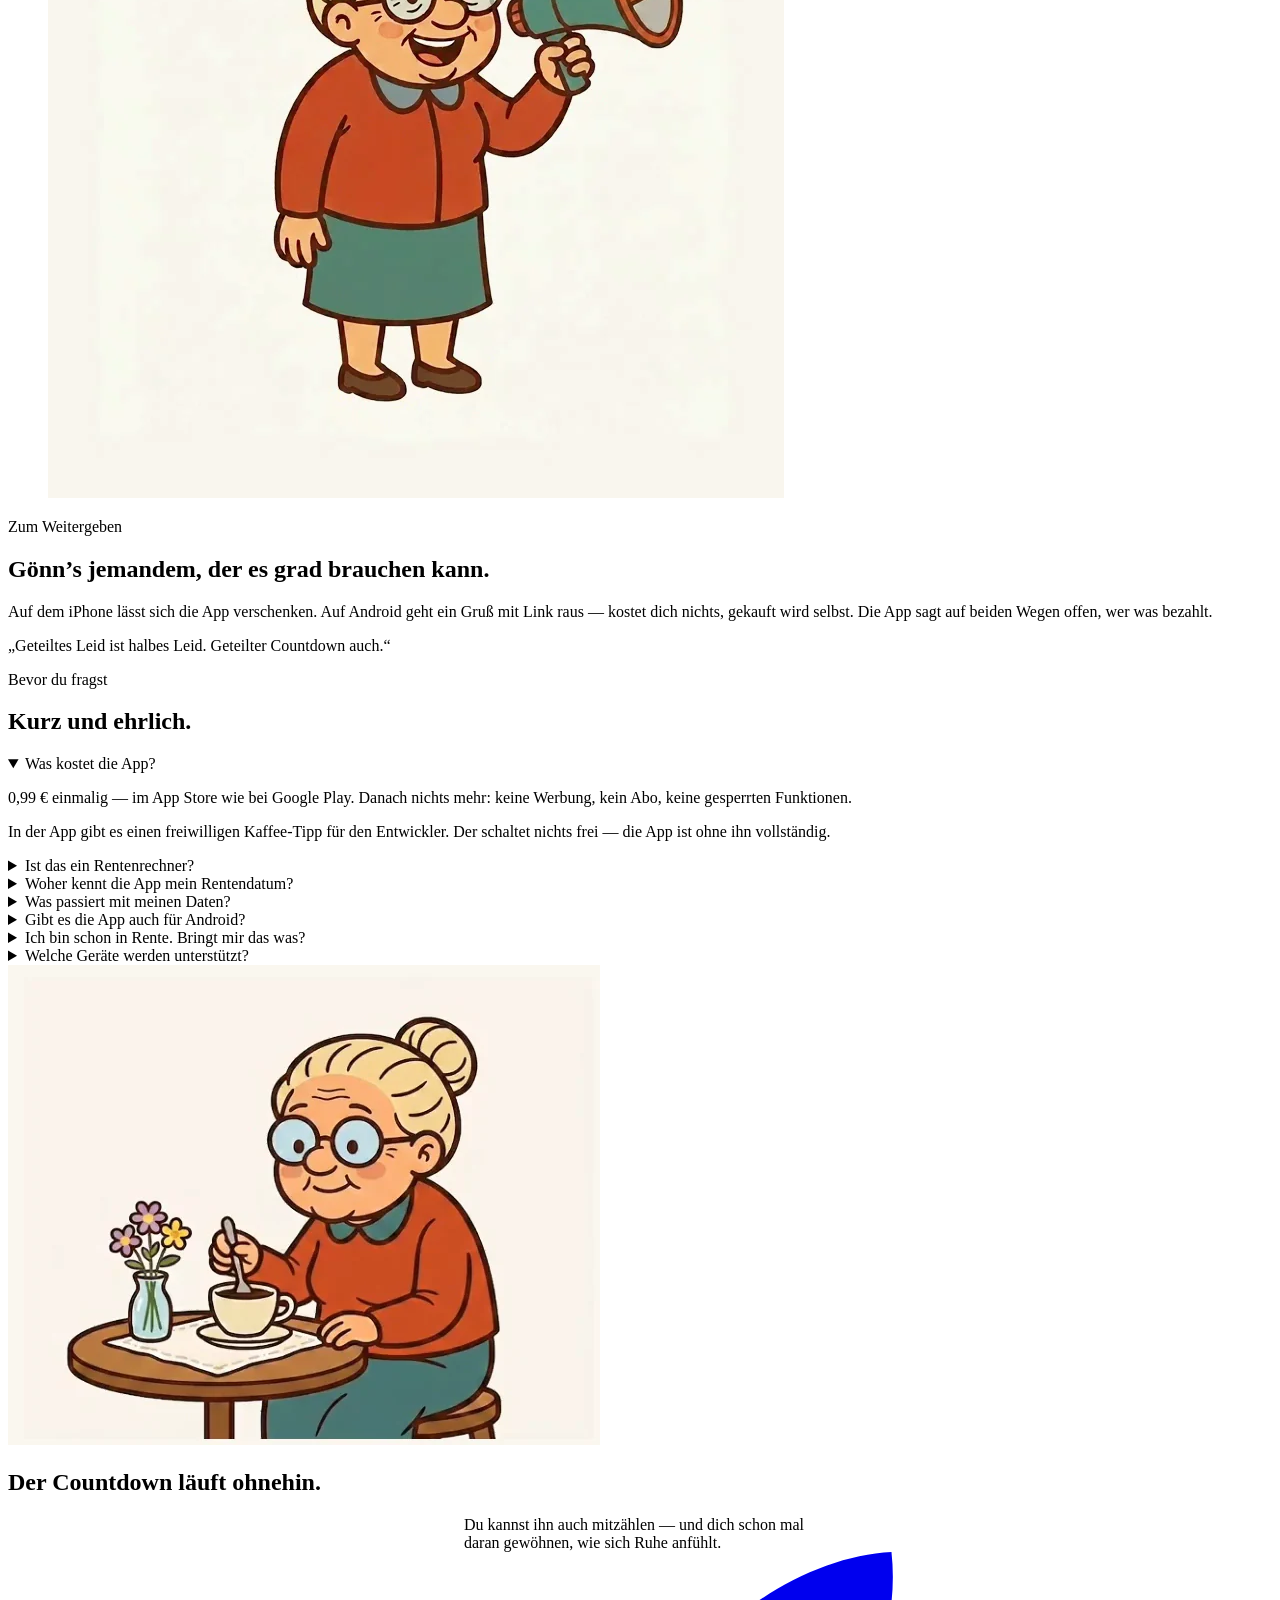
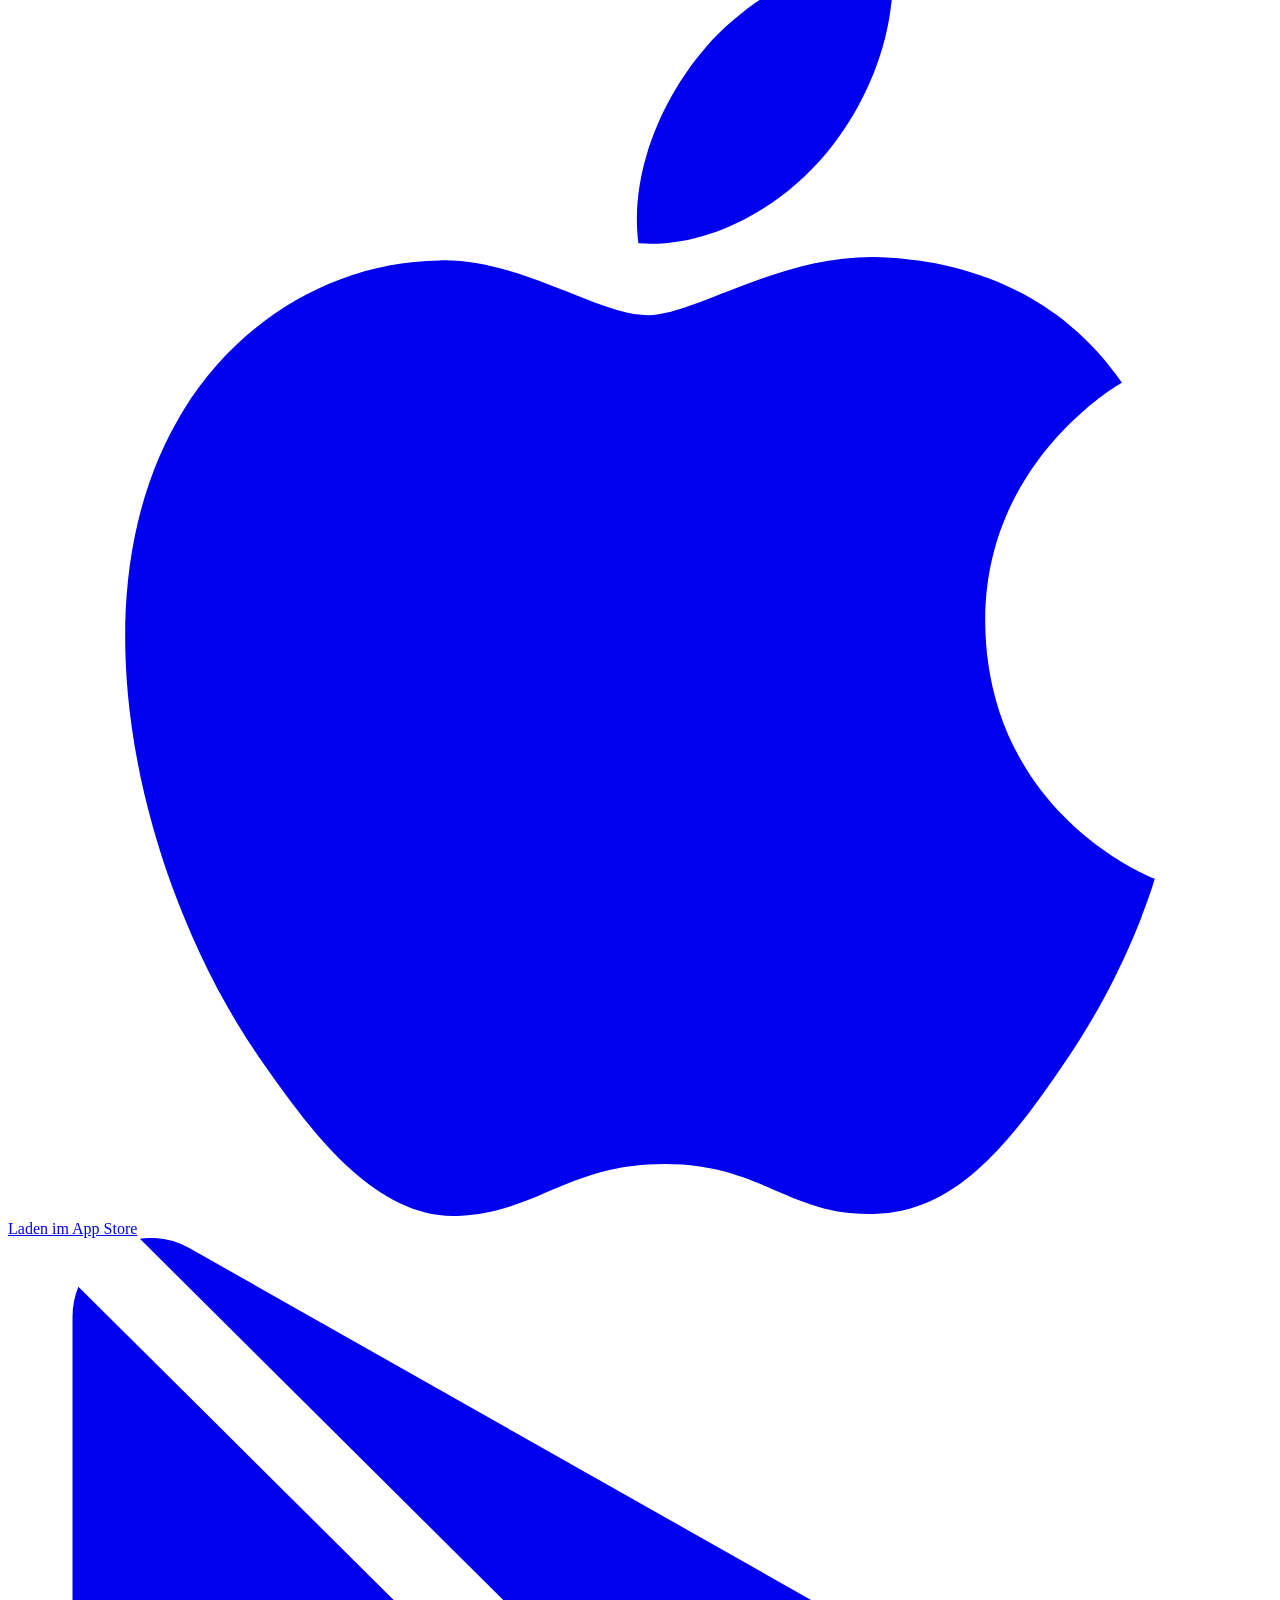
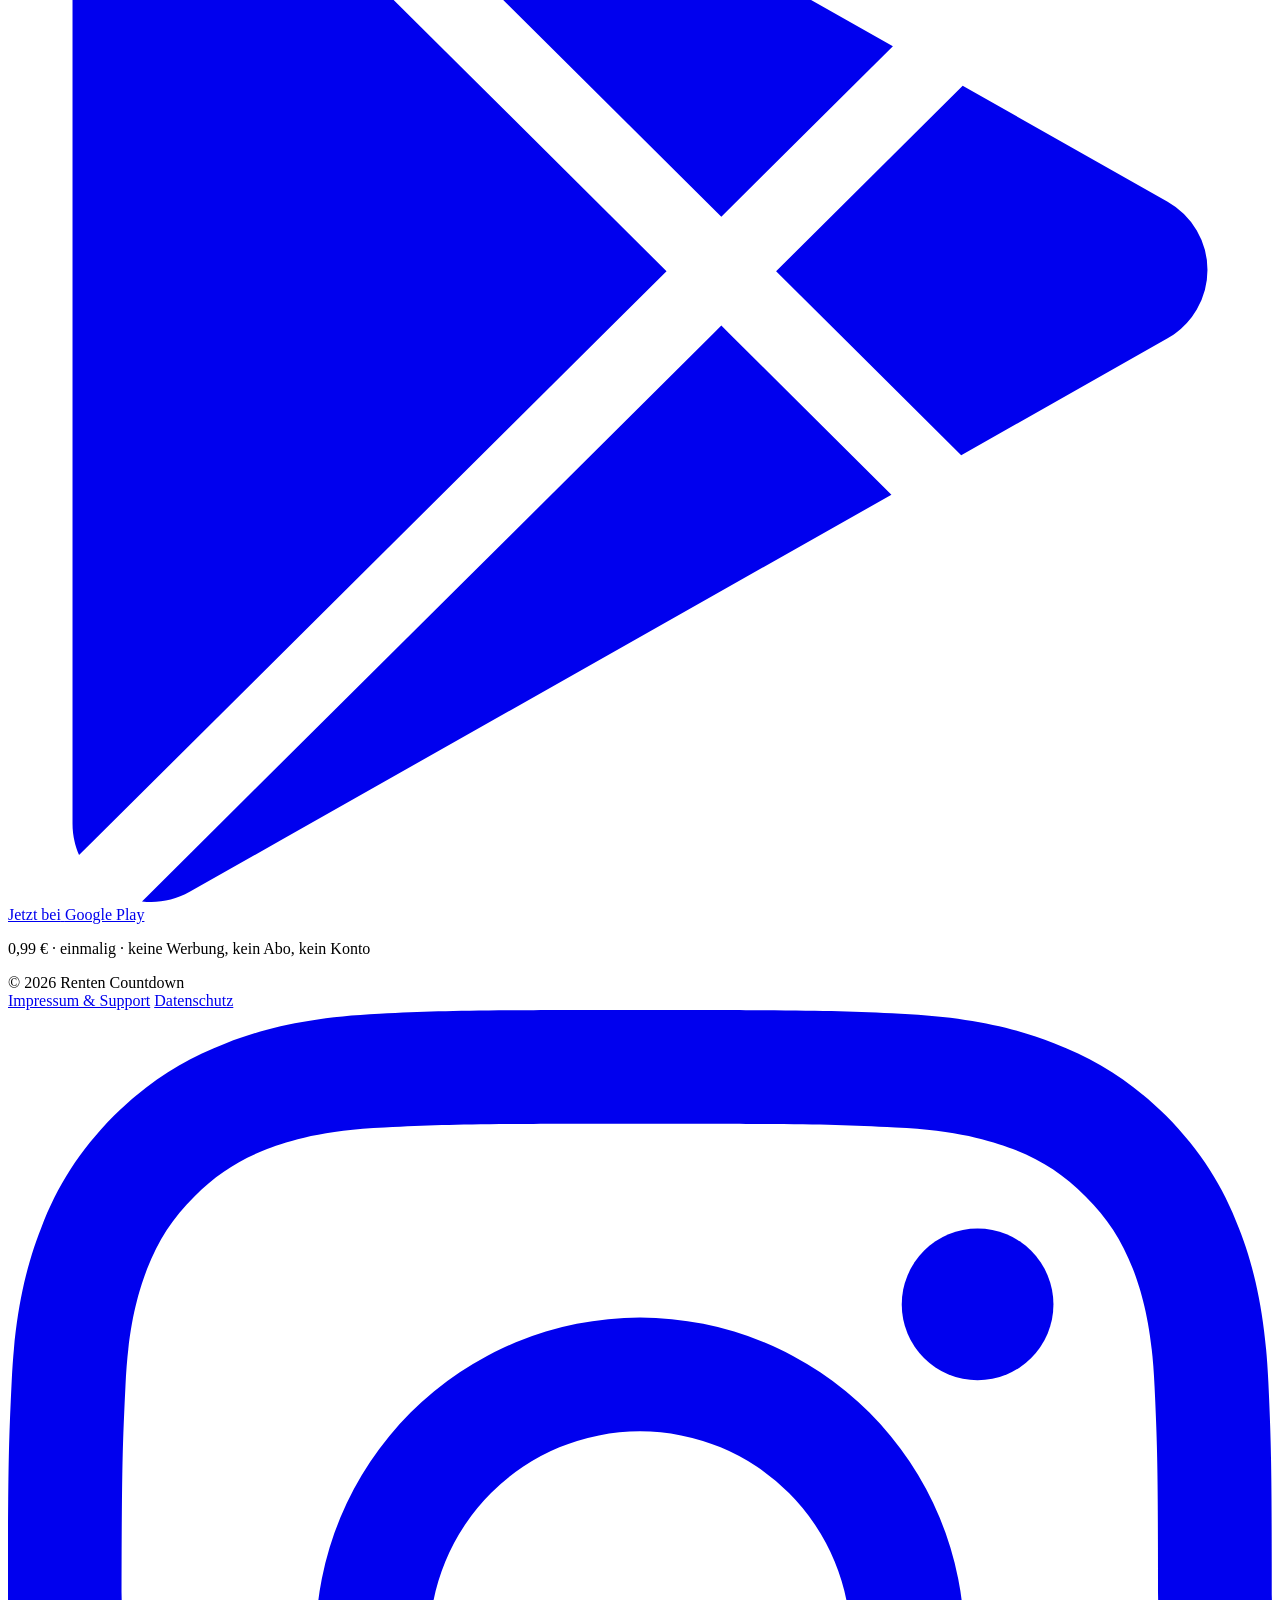
==== commit 9b1d0cc8: "refactor(site): one design system, one greeting page built from it Below its hero the greeting page " ====
--- a/docs/index.html
+++ b/docs/index.html
@@ -178,489 +178,9 @@
   }
   </script>
 
-  <style>
-    /* ── Design-Tokens: 1:1 aus theme.dart der App ─────────────────────── */
-    :root {
-      --bg:            #FAF6EE;
-      --bg-subtle:     #EDE5D5;
-      --ink:           #352515;
-      --ink-muted:     #574736;
-      --accent:        #8B1A1A;
-      --secondary:     #7A6A58;
-      --border:        #B8A890;
-      --disabled:      #D0C8B0;
-      --button-decent: #F0EADF;
-      --gold:          #9C7A2E;
-
-      --radius: 3px;
-      --rule: 1.5px;
-      --pad-h: 22px;
-      --measure: 1080px;
-
-      /* Systemschrift statt Google Fonts: keine Drittanbieter-Requests,
-         damit die Datenschutzerklärung ohne Font-CDN korrekt bleibt. */
-      --font: -apple-system, BlinkMacSystemFont, "Segoe UI", Roboto, "Helvetica Neue", system-ui, sans-serif;
-    }
-
-    * { box-sizing: border-box; }
-    html { scroll-behavior: smooth; }
-    body {
-      margin: 0;
-      background: var(--bg);
-      color: var(--ink);
-      font-family: var(--font);
-      font-size: 16px;
-      line-height: 1.55;
-      -webkit-font-smoothing: antialiased;
-      /* clip statt hidden: schneidet dekorative Überhänge ab, ohne die
-         sticky-Kopfzeile zu zerstören. */
-      overflow-x: clip;
-    }
-    @media (prefers-reduced-motion: reduce) {
-      html { scroll-behavior: auto; }
-      *, *::before, *::after { animation-duration: .01ms !important; transition-duration: .01ms !important; }
-    }
-
-    img { max-width: 100%; height: auto; display: block; }
-    a { color: var(--accent); }
-    :focus-visible { outline: 2px solid var(--accent); outline-offset: 3px; border-radius: var(--radius); }
-
-    .wrap { max-width: var(--measure); margin: 0 auto; padding: 0 var(--pad-h); }
-
-    .skip {
-      position: absolute; left: -9999px; top: 0; z-index: 10;
-      background: var(--accent); color: #fff; padding: 10px 16px; border-radius: var(--radius);
-    }
-    .skip:focus { left: 12px; top: 12px; }
-
-    /* ── Typo-Rollen: gleiche Semantik wie in der App ───────────────────── */
-    .eyebrow {
-      text-transform: uppercase;
-      letter-spacing: 2.2px;
-      font-size: 11px;
-      font-weight: 700;
-      color: var(--secondary);
-      margin: 0;
-    }
-    .oma-voice { font-style: italic; color: var(--ink); }
-
-    h1, h2, h3 { margin: 0; line-height: 1.07; letter-spacing: -0.3px; }
-    h1 { font-size: clamp(31px, 6vw, 58px); font-weight: 900; }
-    h2 { font-size: clamp(23px, 3.4vw, 36px); font-weight: 900; }
-    h3 { font-size: 17px; font-weight: 800; line-height: 1.25; }
-    p  { margin: 0; }
-
-    .lede { font-size: clamp(17px, 1.6vw, 20px); color: var(--ink-muted); font-weight: 500; }
-
-    /* ── Kopfzeile ──────────────────────────────────────────────────────── */
-    .masthead {
-      position: sticky; top: 0; z-index: 5;
-      background: rgba(250, 246, 238, .92);
-      backdrop-filter: blur(8px);
-      border-bottom: var(--rule) solid var(--border);
-    }
-    .masthead .wrap { display: flex; align-items: center; gap: 20px; min-height: 62px; }
-    .wordmark {
-      font-weight: 900; font-size: 15px; letter-spacing: 1.5px; text-transform: uppercase;
-      color: var(--ink); text-decoration: none; white-space: nowrap;
-    }
-    .wordmark .dot { color: var(--accent); }
-    .nav { margin-left: auto; display: flex; align-items: center; gap: 6px; }
-    .nav a {
-      color: var(--secondary); text-decoration: none;
-      font-size: 13px; font-weight: 700; letter-spacing: 1.5px; text-transform: uppercase;
-      padding: 10px 12px; border-radius: var(--radius);
-    }
-    .nav a:hover { color: var(--accent); }
-    /* Der einzige Knopf, der über die ganze Seite mitfährt — und damit der
-       meistgetippte. min-height statt mehr Polsterung, damit die Kopfzeile
-       nicht höher wird als die 62 px, die sie ohne ihn hätte. */
-    .nav .nav-cta {
-      color: #fff; background: var(--accent);
-      border: var(--rule) solid var(--accent);
-      display: inline-flex; align-items: center; min-height: 54px;
-      transition: opacity .22s ease;
-    }
-    .nav .nav-cta:hover { color: #fff; opacity: .9; }
-    /* Solange die echten Store-Knöpfe im Hero sichtbar sind, ist der Knopf in
-       der Kopfzeile nur eine dritte, schwächere Kopie derselben Aufforderung —
-       er sagt nicht mal, in welchen Store er führt. Also ruht er dort und
-       kommt erst, wenn die Knöpfe weggescrollt sind; ab da ist er der einzige
-       Weg in den Store, der immer erreichbar bleibt. Der Platz bleibt
-       reserviert (visibility statt display), damit beim Auftauchen nichts
-       springt. Das Attribut setzt nur JavaScript: ohne JS steht der Knopf
-       durchgehend da — nie schlechter als vorher. */
-    .masthead[data-cta="ruht"] .nav-cta { opacity: 0; visibility: hidden; }
-    @media (max-width: 860px) { .nav .hide-sm { display: none; } }
-    @media (max-width: 400px) {
-      .masthead .wrap { gap: 12px; }
-      .wordmark { font-size: 13px; letter-spacing: 1px; }
-      .nav .nav-cta { padding: 10px 14px; }
-    }
-
-    /* ── Hero ───────────────────────────────────────────────────────────
-       Auf dem Handy führt die Oma als randloses Plakat: der Anschnitt ist dort
-       gewollt, ein Ausschnitt wirkt wie ein Poster. Auf dem Desktop geht das
-       nicht auf — die Illustration ist 725 × 597, in ein bildschirmbreites Band
-       gepresst bliebe von ihr nur der Kopf. Ab 861 px steht sie deshalb neben
-       der Schlagzeile und in ihren eigenen Proportionen. */
-    .hero { padding-block: 0 22px; }
-    .hero-grid { display: grid; gap: 20px; }
-    .hero-text { padding-top: 26px; }
-    .hero h1 { margin: 10px 0 12px; max-width: 16ch; }
-    .hero h1 .flip { color: var(--accent); }
-    .hero .lede { max-width: 46ch; }
-
-    .hero-art { position: relative; margin: 0 calc(var(--pad-h) * -1); background: var(--bg-subtle); }
-    .hero-art img { width: 100%; height: 198px; object-fit: cover; object-position: center 22%; }
-    .hero-art .bubble {
-      position: absolute; left: var(--pad-h); bottom: -16px;
-      background: var(--bg); border: var(--rule) solid var(--ink);
-      border-radius: var(--radius); padding: 9px 14px;
-      font-style: italic; font-size: 14px;
-      box-shadow: 3px 3px 0 rgba(53, 37, 21, .14);
-    }
-    @media (min-width: 861px) {
-      .hero { padding-block: 44px 40px; }
-      .hero-grid { grid-template-columns: 1.05fr .95fr; gap: 48px; align-items: center; }
-      .hero-text { padding-top: 0; order: 1; }
-      .hero-art { order: 2; margin: 0; background: none; }
-      /* Volle Illustration statt Anschnitt: Höhe ergibt sich aus dem Bild. */
-      .hero-art img {
-        height: auto; object-fit: fill;
-        border: var(--rule) solid var(--border); border-radius: var(--radius);
-      }
-      .hero-art .bubble { left: 16px; bottom: 14px; font-size: 15px; }
-      .hero h1 { font-size: clamp(38px, 3.9vw, 50px); }
-    }
-
-    /* Gleich breite Knöpfe: nebeneinander teilen sie die Zeile, beim Umbruch
-       werden beide voll breit — nie versetzt. Der Umbruch ist nötig: mit
-       `flex: 1 1 0` kann ein Knopf nicht unter seine Inhaltsbreite schrumpfen,
-       und „Google Play“ samt Glyphe braucht mehr, als ein 320-px-Gerät auf
-       zwei Spalten hergibt (gemessen: 323 px Satzbreite gegen 320 px Fenster). */
-    .stores { display: flex; flex-wrap: wrap; gap: 10px; margin-top: 20px; max-width: 470px; }
-    .store-btn {
-      flex: 1 1 150px;
-      display: inline-flex; align-items: center; gap: 11px;
-      min-height: 56px; /* kMinTapTarget mit Luft */
-      padding: 8px 14px;
-      border: var(--rule) solid var(--ink);
-      border-radius: var(--radius);
-      background: var(--ink); color: var(--bg);
-      text-decoration: none;
-    }
-    /* Store-Glyphen inline als SVG (kein Fremd-Request → Datenschutz bleibt),
-       currentColor spiegelt die Knopf-Textfarbe. */
-    .store-icon { width: 25px; height: 25px; flex: none; }
-    .store-text { display: flex; flex-direction: column; }
-    .store-btn .kicker {
-      font-size: 9.5px; letter-spacing: 1.4px; text-transform: uppercase; font-weight: 700; opacity: .75;
-    }
-    .store-btn .name { font-size: 15px; font-weight: 800; letter-spacing: -0.2px; }
-    .store-btn:hover { background: var(--accent); border-color: var(--accent); }
-    .price-note { margin-top: 12px; font-size: 13px; color: var(--secondary); }
-
-    /* ── Omas Rechnung: der Countdown selbst ────────────────────────────
-       Die Zahl wird aus dem heutigen Datum gerechnet, nicht gesetzt, und die
-       Einheit wechselt durch — genau das tut die App, und man versteht es,
-       ohne dass ein Satz es erklären muss. Die zwei Zitate rahmen sie: oben
-       die Bedingung, unten der Ton. Ohne JavaScript bleibt das Beispiel im
-       Markup stehen; es rechnet dann nicht mit, sagt aber dasselbe. */
-    .rechnung { padding-block: 26px 32px; }
-    .rechnung .eyebrow { text-align: center; }
-    .zettel {
-      margin: 14px auto 0; max-width: 560px;
-      padding: 22px 20px; text-align: center;
-      background: var(--button-decent);
-      border: var(--rule) solid var(--border); border-radius: var(--radius);
-    }
-    .zettel p { margin: 0; }
-    .zettel .sagen { font-size: 15px; color: var(--ink); text-wrap: balance; }
-    .zettel .sagen b { font-weight: 800; font-style: normal; }
-    .zettel .zahl {
-      margin-top: 12px;
-      font-size: clamp(50px, 15.5vw, 76px); font-weight: 900; color: var(--accent);
-      line-height: .92; letter-spacing: -2px; font-variant-numeric: tabular-nums;
-    }
-    .zettel .einheit {
-      margin-top: 7px;
-      font-size: 12px; letter-spacing: 2.4px; text-transform: uppercase;
-      font-weight: 800; color: var(--ink);
-    }
-    .zettel .zahl, .zettel .einheit { transition: opacity .26s ease; }
-    .zettel .laeuft { margin-top: 9px; font-size: 12px; color: var(--secondary); font-variant-numeric: tabular-nums; }
-    .zettel .dazu {
-      margin-top: 16px; padding-top: 14px;
-      border-top: var(--rule) solid var(--border);
-      font-size: 15px; color: var(--ink); text-wrap: balance;
-    }
-    .rechnung .hinweis { margin: 12px auto 0; max-width: 560px; font-size: 13px; color: var(--secondary); text-align: center; }
-    .rechnung .hinweis b { color: var(--ink); }
-
-    /* ── Abschnitts-Rhythmus ────────────────────────────────────────────── */
-    .section { padding: 40px 0; }
-    .section-subtle {
-      background: var(--bg-subtle);
-      border-top: var(--rule) solid var(--border);
-      border-bottom: var(--rule) solid var(--border);
-    }
-    .section-head { max-width: 640px; }
-    .section-head .eyebrow { margin-bottom: 8px; }
-    .section-head p { margin-top: 12px; }
-    @media (min-width: 861px) { .section { padding: 64px 0; } }
-
-    /* Text links, Beleg rechts. Auf dem Handy stehen beide untereinander —
-       dort ist die Reihenfolge die Aussage. Ab 861 px stünde der Beleg sonst
-       unter einer halbleeren Textzeile und ließe die rechte Hälfte des
-       Bildschirms leer; nebeneinander füllt der Abschnitt seine Breite. */
-    .split { display: grid; gap: 22px; }
-    @media (min-width: 861px) {
-      .split { grid-template-columns: 1fr 1fr; gap: 52px; align-items: center; }
-      .split > .section-head { margin: 0; }
-    }
-
-    /* ── Spruch-Karussell ───────────────────────────────────────────────
-       Auf dem Handy eine Wisch-Leiste: das erste, was man tut, ist lachen,
-       nicht lesen. Ab Tablet-Breite wird daraus ein Raster — dort wischt
-       niemand, und vier Sprüche nebeneinander lesen sich schneller. */
-    .rail {
-      display: flex; gap: 12px;
-      overflow-x: auto; scroll-snap-type: x mandatory;
-      padding: 2px var(--pad-h) 12px;
-      margin: 16px calc(var(--pad-h) * -1) 0;
-      -webkit-overflow-scrolling: touch;
-      scrollbar-width: none;
-    }
-    .rail::-webkit-scrollbar { display: none; }
-    .spruch {
-      scroll-snap-align: center;
-      flex: 0 0 268px; min-height: 150px;
-      background: var(--bg); border: var(--rule) solid var(--border); border-radius: var(--radius);
-      padding: 20px 18px;
-      display: flex; flex-direction: column; justify-content: space-between;
-    }
-    .spruch q { font-style: italic; font-size: 19px; line-height: 1.35; quotes: "„" "“"; }
-    .spruch .who {
-      margin-top: 14px; font-size: 10px; letter-spacing: 1.6px; text-transform: uppercase;
-      color: var(--secondary); font-weight: 700;
-    }
-    .rail-hint { margin-top: 2px; font-size: 11px; letter-spacing: 1.4px; text-transform: uppercase; color: var(--secondary); font-weight: 700; }
-    @media (min-width: 861px) {
-      .rail {
-        display: grid; grid-template-columns: repeat(4, 1fr); gap: 16px;
-        overflow: visible; margin: 20px 0 0; padding: 0;
-      }
-      .spruch { flex: none; }
-      .rail-hint { display: none; }
-    }
-
-    /* Der Verweis steht direkt bei den Sprüchen, weil die Oma dort ihre Stimme
-       hat — nicht nur als Glyphe im Fuß. Was auf dem Kanal wann erscheint,
-       sagt die Seite bewusst nicht: eine Frequenz-Zusage wäre ein Versprechen,
-       das der Kanal einhalten müsste. */
-    .oma-follow {
-      display: inline-flex; align-items: center; gap: 10px;
-      min-height: 54px; /* kMinTapTarget */
-      margin-top: 12px;
-      font-weight: 700; text-decoration: none; font-size: 15px;
-    }
-    .oma-follow:hover { text-decoration: underline; }
-    .oma-follow svg { width: 20px; height: 20px; flex: none; }
-
-    /* ── Der Tagesspruch als Mitteilungs-Nachbau ────────────────────────
-       Eine Attrappe, kein Screenshot: sie zeigt in einem Blick, was man
-       täglich bekommt, und trägt den echten Begrüßungssatz aus der App. */
-    .banner {
-      margin: 18px 0 0; max-width: 520px;
-      background: var(--button-decent);
-      border: var(--rule) solid var(--border); border-radius: 14px;
-      padding: 13px 14px;
-      display: grid; grid-template-columns: 38px 1fr; gap: 12px; align-items: start;
-      box-shadow: 0 6px 18px rgba(53, 37, 21, .10);
-    }
-    .banner .ic { width: 38px; height: 38px; border-radius: 9px; overflow: hidden; border: var(--rule) solid var(--border); }
-    .banner .t {
-      display: flex; justify-content: space-between; gap: 10px;
-      font-size: 11px; letter-spacing: 1.2px; text-transform: uppercase; color: var(--secondary); font-weight: 700;
-    }
-    .banner .m { margin-top: 3px; font-style: italic; font-size: 15px; line-height: 1.35; }
-    .push-note { margin-top: 14px; max-width: 52ch; font-size: 15px; color: var(--ink-muted); }
-
-    /* ── Die zwei Tonlagen ──────────────────────────────────────────────── */
-    .duo { display: grid; grid-template-columns: 1fr 1fr; gap: 14px; margin-top: 18px; max-width: 640px; }
-    @media (min-width: 861px) { .duo { margin-top: 0; max-width: none; gap: 22px; } }
-    .duo figure { margin: 0; }
-    .duo .shot { border: var(--rule) solid var(--border); border-radius: 14px; overflow: hidden; background: var(--bg); }
-    .duo figcaption { margin-top: 9px; }
-    .duo .tag { font-size: 10px; letter-spacing: 1.4px; text-transform: uppercase; font-weight: 700; color: var(--accent); }
-    .duo strong { display: block; font-size: 15px; font-weight: 800; margin-top: 2px; }
-    .duo p { font-size: 13px; color: var(--ink-muted); margin-top: 4px; }
-    /* Der Kipppunkt: der Ton der App wechselt hier — die Seite auch. */
-    .crossing { display: flex; align-items: center; gap: 14px; margin: 22px 0 0; max-width: 560px; }
-    .crossing::before, .crossing::after { content: ""; flex: 1; height: var(--rule); background: var(--border); }
-    .crossing span {
-      font-size: 11px; font-weight: 700; letter-spacing: 2px; text-transform: uppercase;
-      color: var(--gold); white-space: nowrap;
-    }
-
-    /* ── Was sie sonst noch treibt ──────────────────────────────────────── */
-    .tut ul { list-style: none; margin: 18px 0 0; padding: 0; }
-    .tut li {
-      display: grid; grid-template-columns: 58px 1fr; gap: 14px; align-items: center;
-      border-top: var(--rule) solid var(--border); padding: 15px 0;
-    }
-    .tut li:last-child { border-bottom: var(--rule) solid var(--border); }
-    .tut .thumb {
-      width: 58px; height: 58px; border: var(--rule) solid var(--border); border-radius: var(--radius);
-      overflow: hidden; background: var(--bg-subtle); display: grid; place-items: center;
-    }
-    /* Zahlen bleiben Zahlen — sie tragen hier Bedeutung (30 Einheiten, ein
-       Zählerstand). Sonst steht überall ein Inline-SVG: ein Unicode-Symbol
-       zeichnen die Systemschriften mal als Haarlinie, mal als farbiges
-       Emoji-Kästchen, und ein Foto zwischen gezeichneten Zeichen bricht die
-       Reihe erst recht auf. */
-    .tut .glyph { font-size: 24px; font-weight: 900; color: var(--accent); font-variant-numeric: tabular-nums; }
-    .tut .glyph svg { width: 25px; height: 25px; display: block; }
-    .tut p { font-size: 14px; color: var(--ink-muted); margin-top: 3px; }
-    @media (min-width: 861px) {
-      .tut ul { display: grid; grid-template-columns: 1fr 1fr; column-gap: 44px; }
-      /* Im Raster trägt jede Zeile ihre eigene Ober- und Unterlinie, sonst
-         hinge die letzte Zeile der linken Spalte ohne Abschluss in der Luft. */
-      .tut li:nth-last-child(-n+2) { border-bottom: var(--rule) solid var(--border); }
-    }
-
-    /* ── Verschenken / Erzähl davon ─────────────────────────────────────── */
-    /* ── Oma-Loops ──────────────────────────────────────────────────────
-       Die Videos sind mit kBackground (#FAF6EE) encodiert, tragen ihren
-       Hintergrund also mit. Deshalb stehen sie ausschließlich auf Abschnitten
-       in Papierfarbe — auf `--bg-subtle` stand sonst ein hellerer Kasten um
-       die Oma, den niemand gezeichnet hat. Die Maske blendet zusätzlich die
-       Kanten aus, damit auch bei minimalem Farbversatz keine Rechteckkante
-       stehen bleibt. Werte und Vorgehen wie in gruss.html. */
-    .oma-loop {
-      -webkit-mask-image:
-        linear-gradient(to right,  transparent 0, #000 9%, #000 91%, transparent 100%),
-        linear-gradient(to bottom, transparent 0, #000 9%, #000 91%, transparent 100%);
-      -webkit-mask-composite: source-in;
-              mask-image:
-        linear-gradient(to right,  transparent 0, #000 9%, #000 91%, transparent 100%),
-        linear-gradient(to bottom, transparent 0, #000 9%, #000 91%, transparent 100%);
-              mask-composite: intersect;
-    }
-
-    .gift-grid { display: grid; gap: 20px; align-items: center; }
-    .gift-art { margin: 0; max-width: 220px; }
-    .gift-art video { width: 100%; height: auto; }
-    .gift-body p { margin-top: 12px; color: var(--ink-muted); }
-    .gift-body .oma-line { margin-top: 14px; font-size: 16px; }
-    @media (min-width: 861px) {
-      .gift-grid { grid-template-columns: 260px 1fr; gap: 44px; }
-      .gift-art { max-width: 260px; }
-    }
-    /* Auf dem Handy stand die Oma als 220-px-Kachel über der Überschrift: links
-       angeschlagen, rechts ein Drittel leere Spalte, und über ihr kein Wort,
-       das sie hielte — sie hing lose im Abschnitt. Hier schiebt sie sich
-       zwischen den Fließtext und ihren eigenen Satz: mittig, größer, und die
-       Zeile darunter ist das, was sie ins Megafon ruft. Damit steht sie in
-       Text, nicht in Leerraum — ohne Rahmen, den es auf dieser Seite für
-       Illustrationen nicht gibt.
-       `display: contents` löst die Text-Spalte auf, damit ihr Satz als eigenes
-       Rasterkind unter das Bild rutschen kann — sonst müsste er aus dem
-       Markup wandern und stünde auf dem Desktop woanders als heute. Dafür
-       muss `gap` auf 0: die Abstände zwischen den Textzeilen sind ihre
-       eigenen Margins, ein Raster-Gap käme oben drauf und risse Eyebrow und
-       Schlagzeile auseinander.
-       Alles nur unterhalb des Umbruchs — ab 861 px steht sie unverändert
-       links neben dem Text, dort geht die Rechnung auf. */
-    @media (max-width: 860px) {
-      .gift-grid { gap: 0; }
-      .gift-body { display: contents; }
-      .gift-body .eyebrow { order: 1; }
-      .gift-body h2 { order: 2; }
-      .gift-body p { order: 3; }
-      .gift-art { order: 4; max-width: 244px; margin: 6px auto 0; }
-      .gift-body .oma-line { order: 5; margin-top: 0; text-align: center; }
-    }
-
-    /* ── Fragen ─────────────────────────────────────────────────────────── */
-    .faq { max-width: 760px; margin-top: 18px; }
-    .faq details { border-top: var(--rule) solid var(--border); padding: 4px 0; }
-    .faq details:last-of-type { border-bottom: var(--rule) solid var(--border); }
-    .faq summary {
-      cursor: pointer; list-style: none;
-      padding: 16px 30px 16px 0; position: relative;
-      font-size: 16px; font-weight: 800;
-    }
-    .faq summary::-webkit-details-marker { display: none; }
-    .faq summary::after {
-      content: "+"; position: absolute; right: 4px; top: 50%; transform: translateY(-50%);
-      font-size: 22px; font-weight: 400; color: var(--accent);
-    }
-    .faq details[open] summary::after { content: "−"; }
-    .faq .answer { padding: 0 0 18px; color: var(--ink-muted); max-width: 62ch; }
-    .faq .answer p + p { margin-top: 10px; }
-
-    /* ── Schluss-Aufruf ─────────────────────────────────────────────────── */
-    .closer { text-align: center; }
-    /* Unten trägt der Loop mehr leeren Rand als an den Seiten (unter den
-       Schuhen), deshalb blendet die untere Maske früher aus als die seitliche
-       — und der ausgeblendete Streifen wirkt schon als Abstand zur Headline.
-       Werte aus gruss.html, dort am selben Video ausgemessen. */
-    .closer .kaffee {
-      display: block; width: 158px; height: auto; margin: 0 auto 12px;
-      -webkit-mask-image:
-        linear-gradient(to right,  transparent 0, #000 8%, #000 88%, transparent 100%),
-        linear-gradient(to bottom, transparent 0, #000 8%, #000 78%, transparent 100%);
-      -webkit-mask-composite: source-in;
-              mask-image:
-        linear-gradient(to right,  transparent 0, #000 8%, #000 88%, transparent 100%),
-        linear-gradient(to bottom, transparent 0, #000 8%, #000 78%, transparent 100%);
-              mask-composite: intersect;
-    }
-    .closer .stores { justify-content: center; margin-left: auto; margin-right: auto; }
-    .closer .price-note { text-align: center; }
-
-    /* ── Fuß ────────────────────────────────────────────────────────────── */
-    .foot {
-      border-top: var(--rule) solid var(--border);
-      padding: 34px 0;
-      font-size: 13px; color: var(--secondary);
-    }
-    .foot .wrap { display: flex; flex-wrap: wrap; gap: 20px 26px; align-items: center; }
-    .foot a { color: var(--secondary); text-decoration: none; }
-    .foot a:hover { color: var(--accent); text-decoration: underline; }
-    .foot .foot-meta { display: flex; flex-wrap: wrap; align-items: center; gap: 8px 22px; }
-    .foot .foot-links { display: flex; gap: 22px; flex-wrap: wrap; }
-
-    /* Social: Glyph inline wie bei .store-icon — kein Fremd-Request, kein
-       Instagram-Widget, damit die Datenschutzerklärung ohne Drittanbieter
-       korrekt bleibt. currentColor spiegelt die Fuß-Textfarbe. */
-    .foot .social { margin-left: auto; display: flex; gap: 8px; flex-wrap: wrap; }
-    .foot .social a {
-      display: inline-flex; align-items: center; gap: 9px;
-      min-height: 54px; /* kMinTapTarget */
-      padding: 0 15px;
-      border: var(--rule) solid var(--border);
-      border-radius: var(--radius);
-      font-size: 12px; font-weight: 700; letter-spacing: 1.5px; text-transform: uppercase;
-    }
-    .foot .social a:hover { color: var(--accent); border-color: var(--accent); text-decoration: none; }
-    .foot .social svg { width: 18px; height: 18px; flex: none; }
-    /* Gemessen: der Feindruck braucht 418 px, die Knöpfe 293 px, dazwischen 26 px
-       — nebeneinander passt das erst ab rund 781 px Viewport. Darunter würden die
-       Knöpfe allein in die zweite Zeile rutschen und rechts in der Ecke hängen.
-       Also stapeln, Knöpfe zuoberst, alles linksbündig wie der Rest der Seite. */
-    @media (max-width: 860px) {
-      .foot .wrap { flex-direction: column; align-items: flex-start; gap: 22px; }
-      .foot .social { margin-left: 0; order: -1; }
-    }
-    @media (max-width: 620px) {
-      .foot .wrap { align-items: stretch; }
-      .foot .social { align-self: stretch; }
-      .foot .social a { flex: 1 1 0; justify-content: center; padding: 0 10px; }
-    }
-  </style>
+  <!-- Gemeinsames Design-System für Start- und Gruß-Seite. Same-Origin,
+       kein Fremd-Request — die Datenschutzerklärung bleibt korrekt. -->
+  <link rel="stylesheet" href="/assets/site.css">
 </head>
 <body>
   <a class="skip" href="#hauptinhalt">Zum Inhalt springen</a>
@@ -1037,156 +557,6 @@
     </div>
   </footer>
 
-  <script>
-    (function () {
-      "use strict";
-
-      // ── „Laden"-Knopf in der Kopfzeile ─────────────────────────────────
-      // Der Knopf trägt den App-Store-Link statisch im Markup — der gilt ohne
-      // JavaScript und für Crawler. Meldet sich der Browser als Android, zeigt
-      // er stattdessen auf Google Play; sonst schickte ein einzelner Knopf die
-      // halbe Besucherschaft in den falschen Store. Bewusst nur das Link-Ziel:
-      // KEIN Auto-Redirect (siehe Kommentar an den Store-Buttons im Hero).
-      if (/Android/i.test(navigator.userAgent)) {
-        var cta = document.getElementById("nav-store");
-        if (cta) cta.href = "https://play.google.com/store/apps/details?id=de.tranbao.rentencountdown";
-      }
-
-      // Der Kopfzeilen-Knopf ruht, solange die Store-Knöpfe im Hero zu sehen
-      // sind — dort wäre er nur eine dritte Kopie derselben Aufforderung. Der
-      // negative rootMargin ist die Höhe der Kopfzeile: er schaltet in dem
-      // Moment, in dem die Knöpfe unter ihr verschwinden, nicht erst danach.
-      var kopf = document.querySelector(".masthead");
-      var heroStores = document.querySelector(".hero .stores");
-      if (kopf && heroStores && window.IntersectionObserver) {
-        kopf.dataset.cta = "ruht";
-        new IntersectionObserver(function (entries) {
-          entries.forEach(function (entry) {
-            kopf.dataset.cta = entry.isIntersecting ? "ruht" : "wach";
-          });
-        }, { rootMargin: "-62px 0px 0px 0px" }).observe(heroStores);
-      }
-
-      var stillPlease = window.matchMedia && window.matchMedia("(prefers-reduced-motion: reduce)");
-
-      // ── Omas Rechnung ──────────────────────────────────────────────────
-      // Der Zettel trägt im Markup ein Beispiel, damit ohne JavaScript nichts
-      // leer bleibt; hier wird daraus ein laufender Countdown. Das Datum ist
-      // dasselbe wie auf dem Countdown-Screenshot weiter unten — die Seite
-      // rechnet also dieselbe Rechnung vor, die die App zeigt.
-      (function rechnung() {
-        var ziel = new Date(2056, 0, 1);
-        var elZahl = document.getElementById("rechnung-zahl");
-        var elEinheit = document.getElementById("rechnung-einheit");
-        var elRest = document.getElementById("rechnung-rest");
-        if (!elZahl || !elEinheit || !elRest) return;
-
-        var zahlwort = new Intl.NumberFormat("de-DE");
-
-        // Dieselben Umrechnungen wie in der App. 220 Arbeitstage im Jahr ist
-        // der deutsche Schnitt nach Wochenenden, Feiertagen und Urlaub — die
-        // Größenordnung, die auch der Countdown-Screen zeigt.
-        var einheiten = [
-          { name: "Tage",              rechne: function (t) { return t; } },
-          { name: "Montage",           rechne: function (t) { return Math.floor(t / 7); } },
-          { name: "Arbeitstage",       rechne: function (t) { return Math.round(t / 365.25 * 220); } },
-          { name: "Zeitumstellungen",  rechne: function (t) { return Math.floor(t / 365.25 * 2); } },
-          { name: "Steuererklärungen", rechne: function (t) { return Math.floor(t / 365.25); } }
-        ];
-        var i = 0;
-
-        function restTage() {
-          return Math.max(0, Math.floor((ziel - new Date()) / 86400000));
-        }
-
-        function schreibe() {
-          var e = einheiten[i];
-          elZahl.textContent = zahlwort.format(e.rechne(restTage()));
-          elEinheit.textContent = e.name;
-        }
-
-        function schreibeRest() {
-          var ms = ziel - new Date();
-          if (ms <= 0) { elRest.textContent = "— du hast es geschafft"; return; }
-          var rest = ms % 86400000;
-          var zwei = function (n) { return (n < 10 ? "0" : "") + n; };
-          elRest.textContent =
-            Math.floor(rest / 3600000) + " Std. " +
-            zwei(Math.floor(rest % 3600000 / 60000)) + " Min. " +
-            zwei(Math.floor(rest % 60000 / 1000)) + " Sek.";
-        }
-
-        schreibe();
-        schreibeRest();
-        setInterval(schreibeRest, 1000);
-
-        // Der Einheiten-Wechsel ist der einzige animierte Teil der Seite — wer
-        // Bewegung abbestellt hat, behält die Tage stehen und verliert nichts
-        // an Aussage.
-        if (!(stillPlease && stillPlease.matches)) {
-          setInterval(function () {
-            elZahl.style.opacity = elEinheit.style.opacity = "0";
-            setTimeout(function () {
-              i = (i + 1) % einheiten.length;
-              schreibe();
-              elZahl.style.opacity = elEinheit.style.opacity = "1";
-            }, 260);
-          }, 3400);
-        }
-      })();
-
-      // ── Oma-Loops: Bewegung nur, wenn gewollt und sichtbar ──────────────
-      // Beide Loops stehen unter der Falte und laden mit preload="none" — sie
-      // werden erst geholt, wenn sie in Sicht kommen; wer nie so weit scrollt,
-      // zahlt ihre Bytes nicht. Aus dem Bild gescrollte Loops pausieren wieder.
-      //
-      // prefers-reduced-motion hält beide an — die CSS-Regel dafür erreicht
-      // Video-Wiedergabe nicht, sie stoppt nur Animationen und Transitions.
-      // Es fehlt dann nichts außer der Bewegung: jeder Poster ist exakt der
-      // erste Frame seines Loops.
-      //
-      // Dieselbe Mechanik wie in gruss.html, mit einem Unterschied im Markup:
-      // dort steht ein Loop im Hero und trägt deshalb `autoplay`, damit er
-      // auch ohne JavaScript läuft. Hier steht keiner über der Falte, also
-      // tragen beide nur preload="none" und warten auf das Skript.
-      var loops = document.querySelectorAll(".oma-loop");
-
-      if (loops.length && stillPlease) {
-        var each = function (fn) { Array.prototype.forEach.call(loops, fn); };
-
-        var setLoopState = function () {
-          each(function (v) {
-            if (stillPlease.matches) {
-              v.removeAttribute("autoplay");
-              v.pause();
-              v.currentTime = 0;
-            } else if (v.dataset.inView === "1") {
-              var started = v.play();
-              if (started) started.catch(function () { /* Autoplay abgelehnt — Poster bleibt stehen. */ });
-            }
-          });
-        };
-
-        if (window.IntersectionObserver) {
-          var watcher = new IntersectionObserver(function (entries) {
-            entries.forEach(function (entry) {
-              var v = entry.target;
-              v.dataset.inView = entry.isIntersecting ? "1" : "0";
-              if (!entry.isIntersecting) { v.pause(); return; }
-              // Erst jetzt laden — vorher stand preload="none" im Markup.
-              if (v.preload === "none") { v.preload = "auto"; v.load(); }
-            });
-            setLoopState();
-          }, { threshold: 0.25 });
-          each(function (v) { watcher.observe(v); });
-        } else {
-          each(function (v) { v.dataset.inView = "1"; if (v.preload === "none") { v.preload = "auto"; v.load(); } });
-          setLoopState();
-        }
-
-        if (stillPlease.addEventListener) stillPlease.addEventListener("change", setLoopState);
-      }
-    })();
-  </script>
+  <script src="/assets/site.js"></script>
 </body>
 </html>
